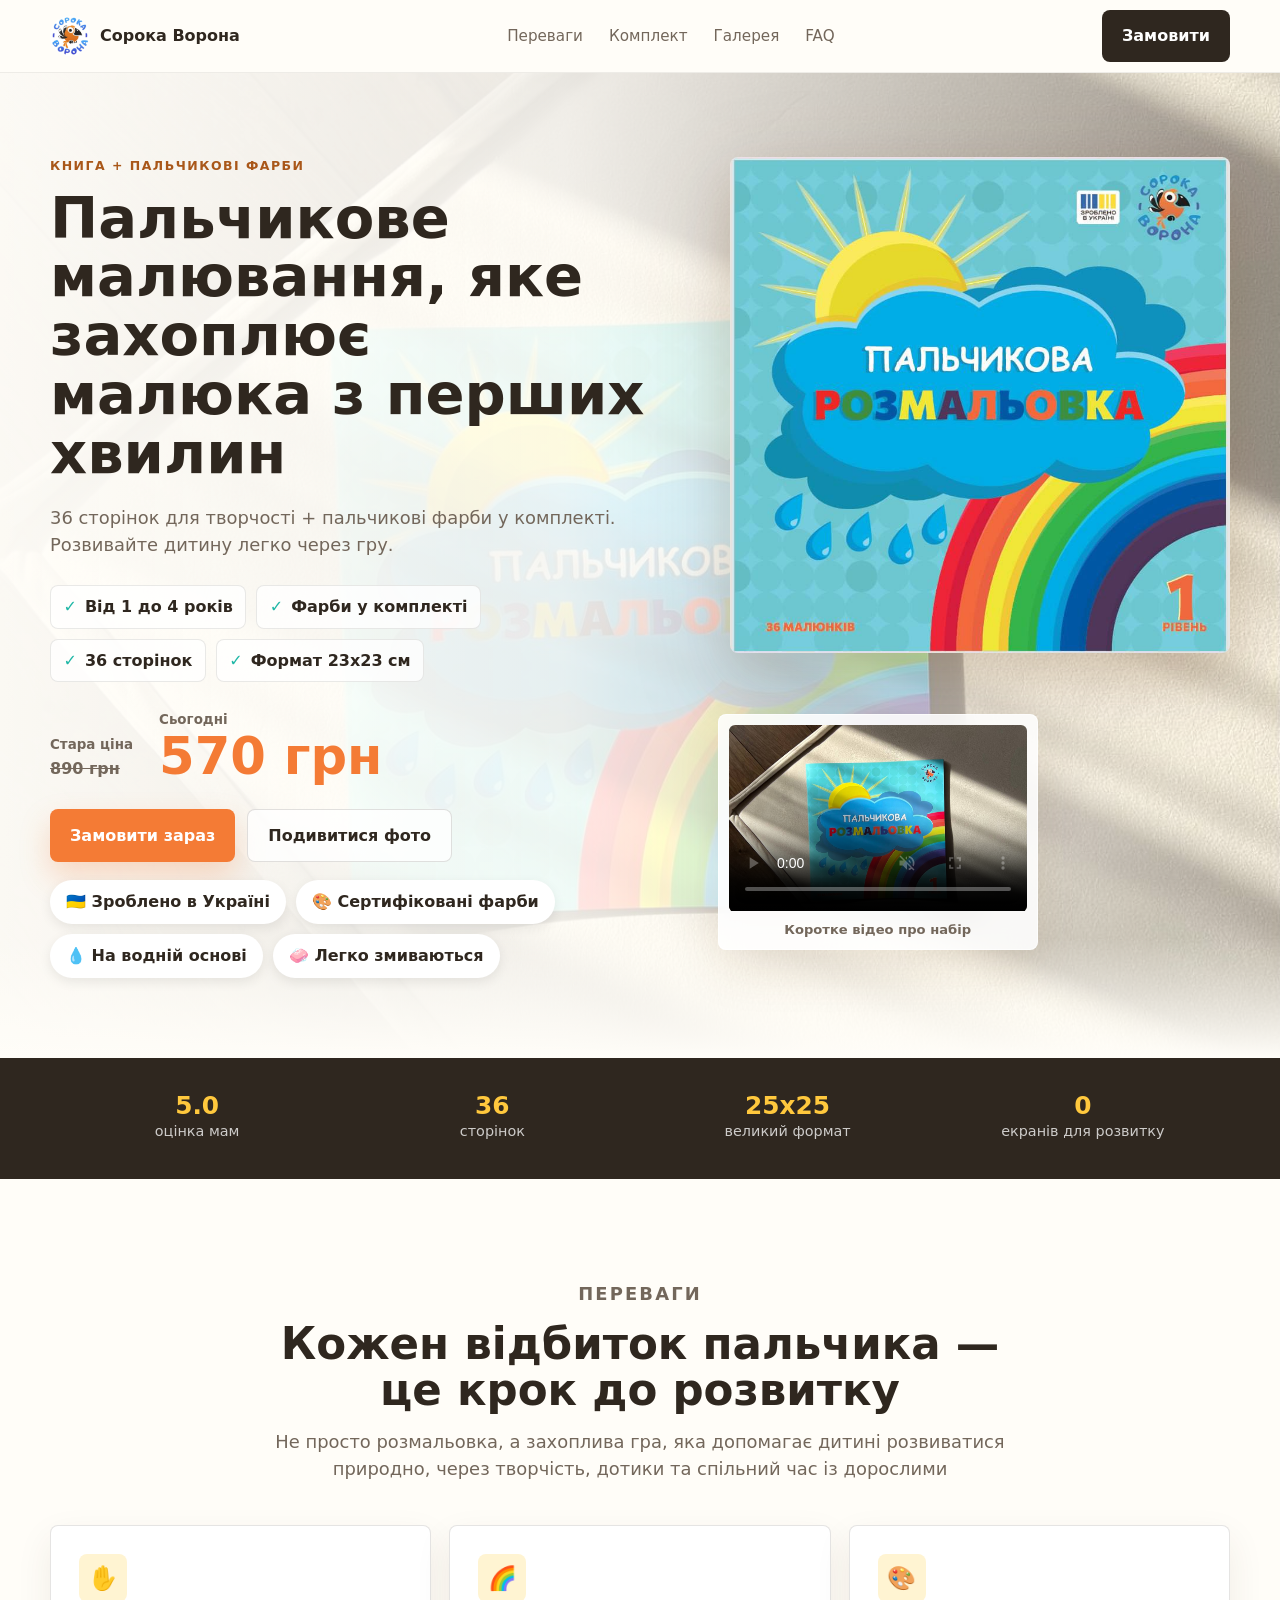
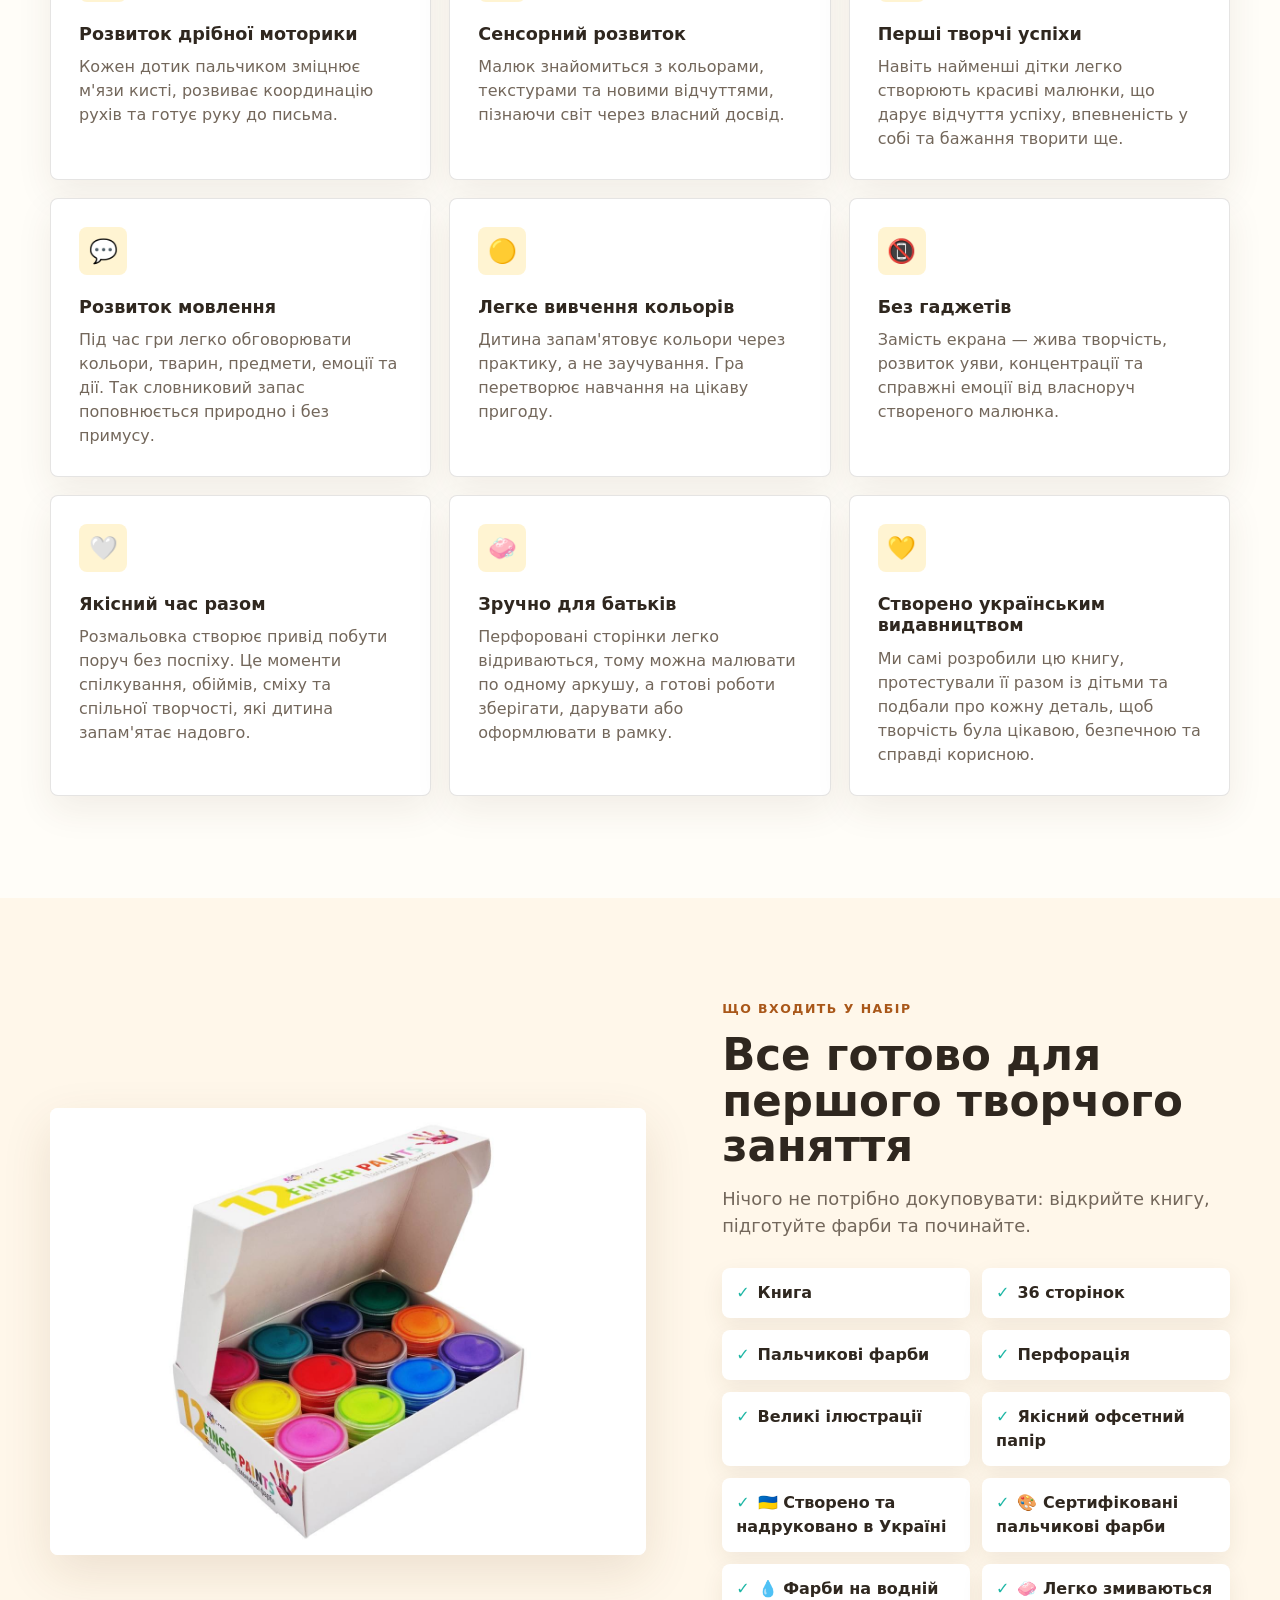
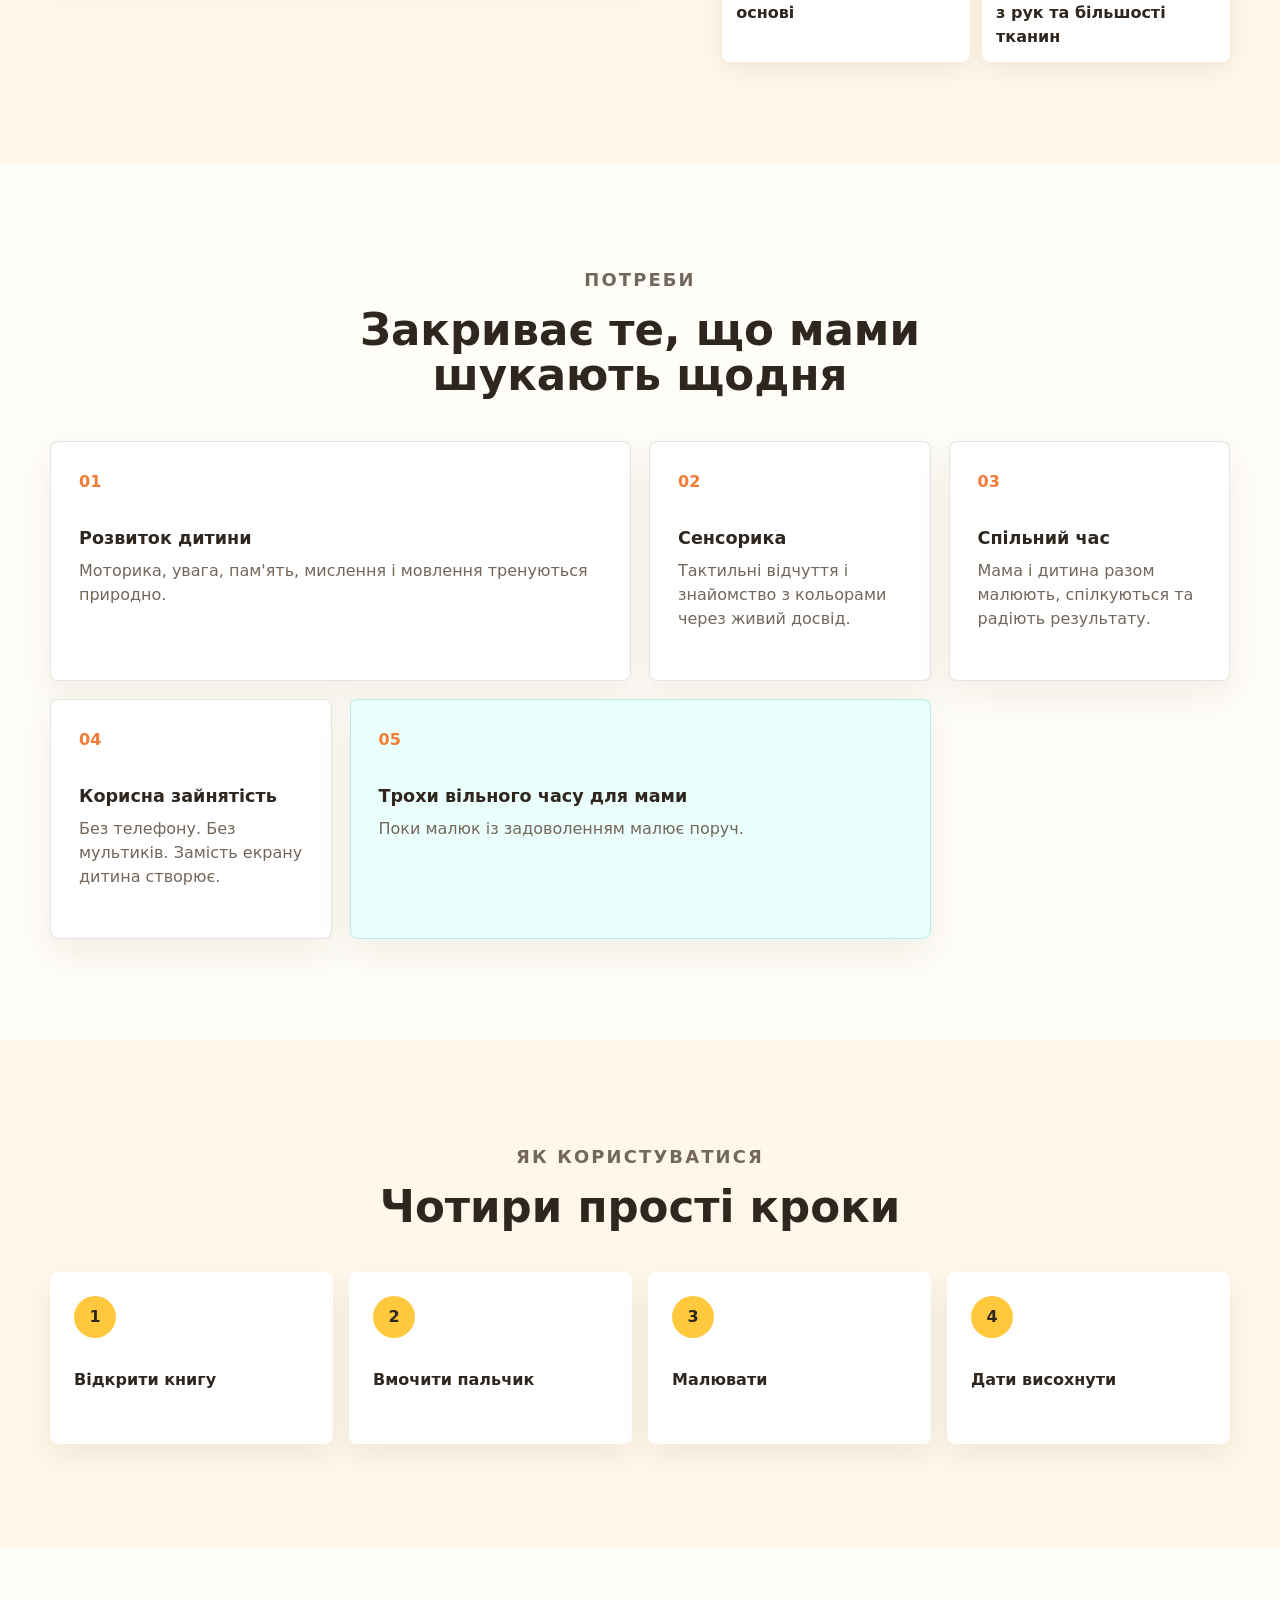
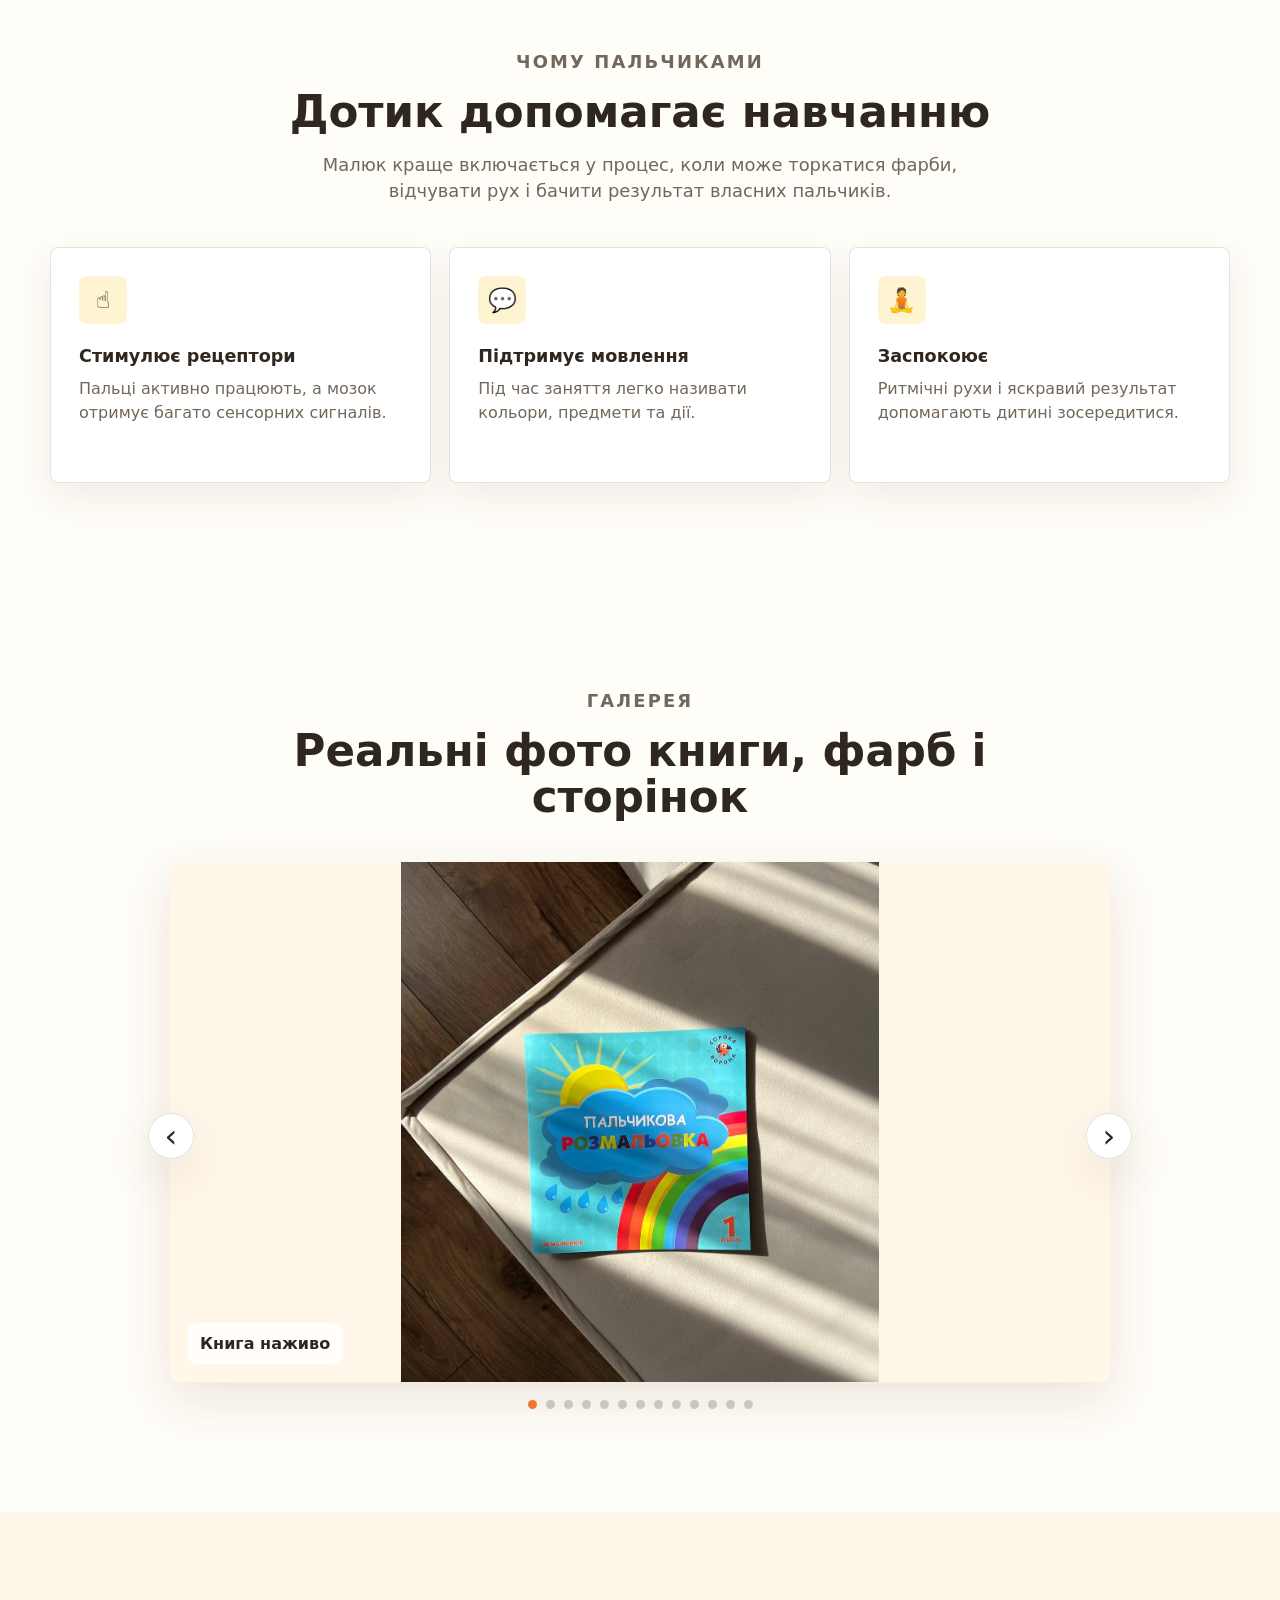
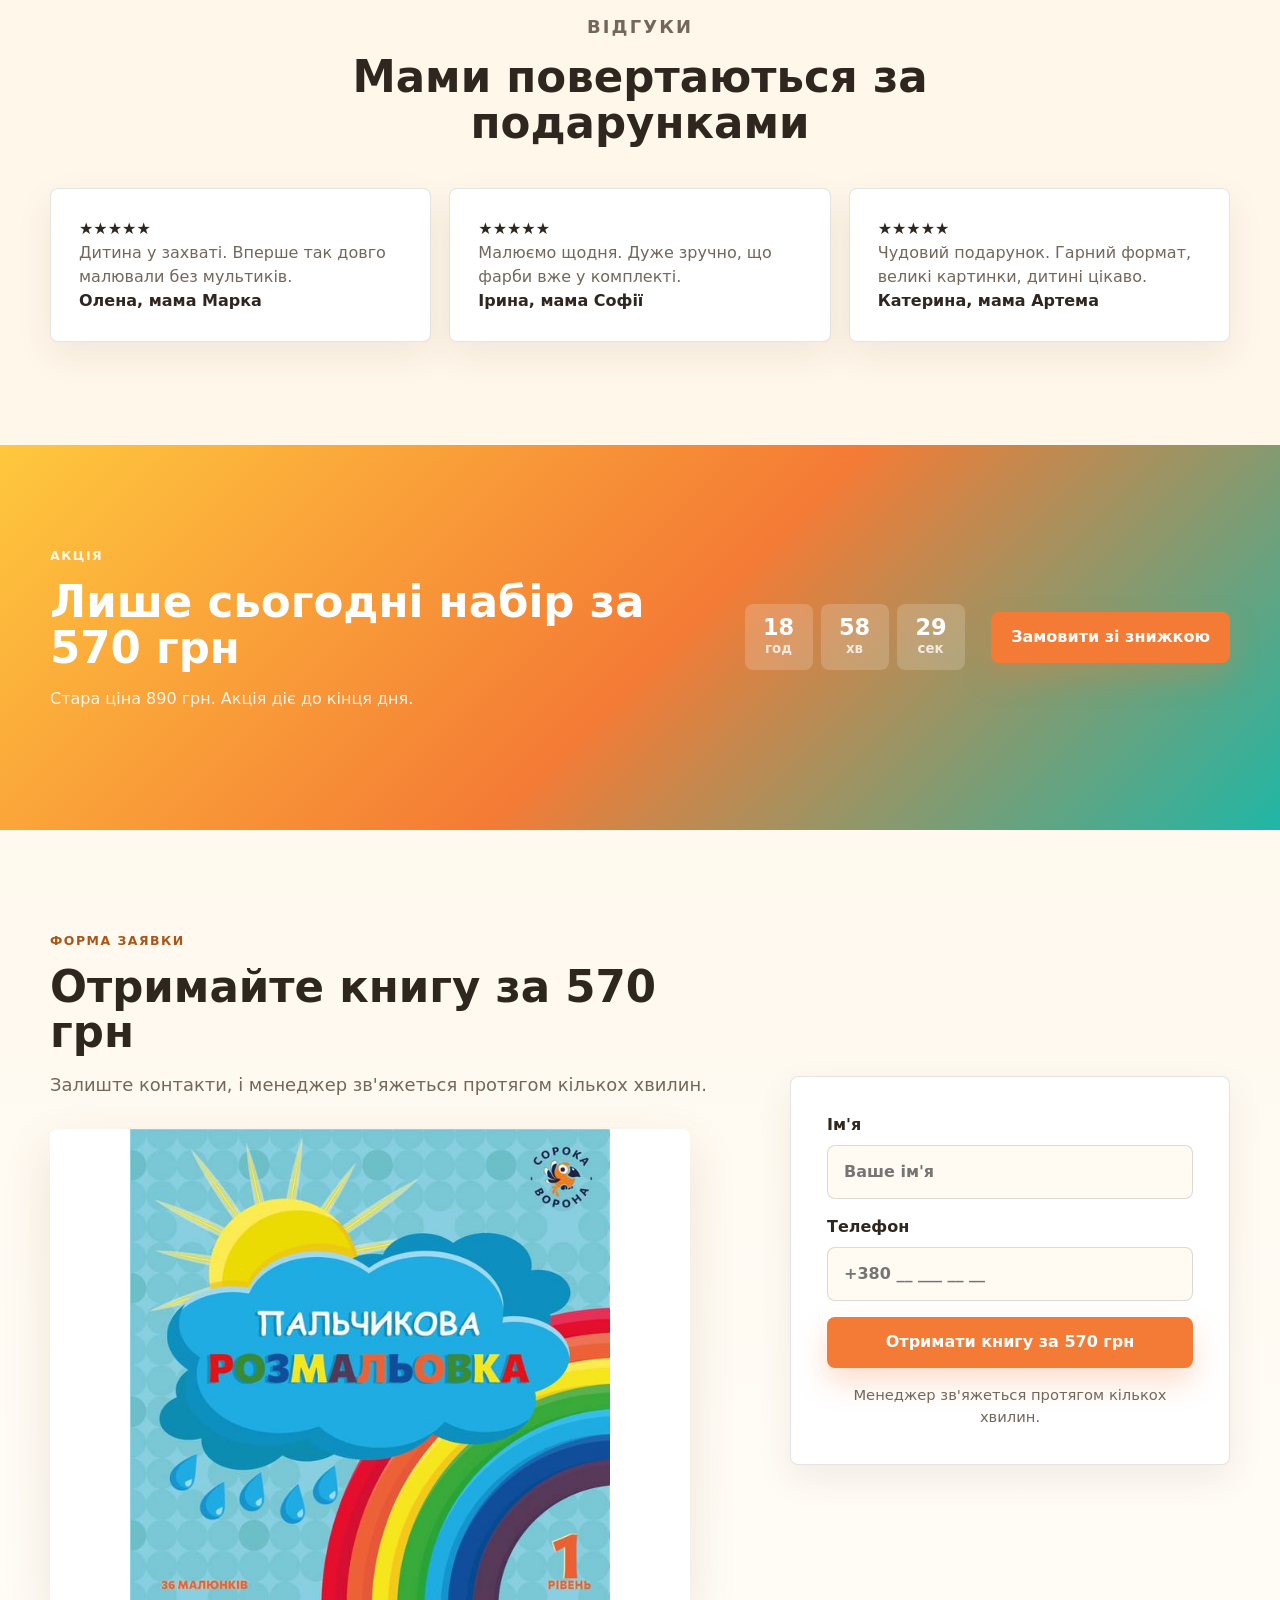
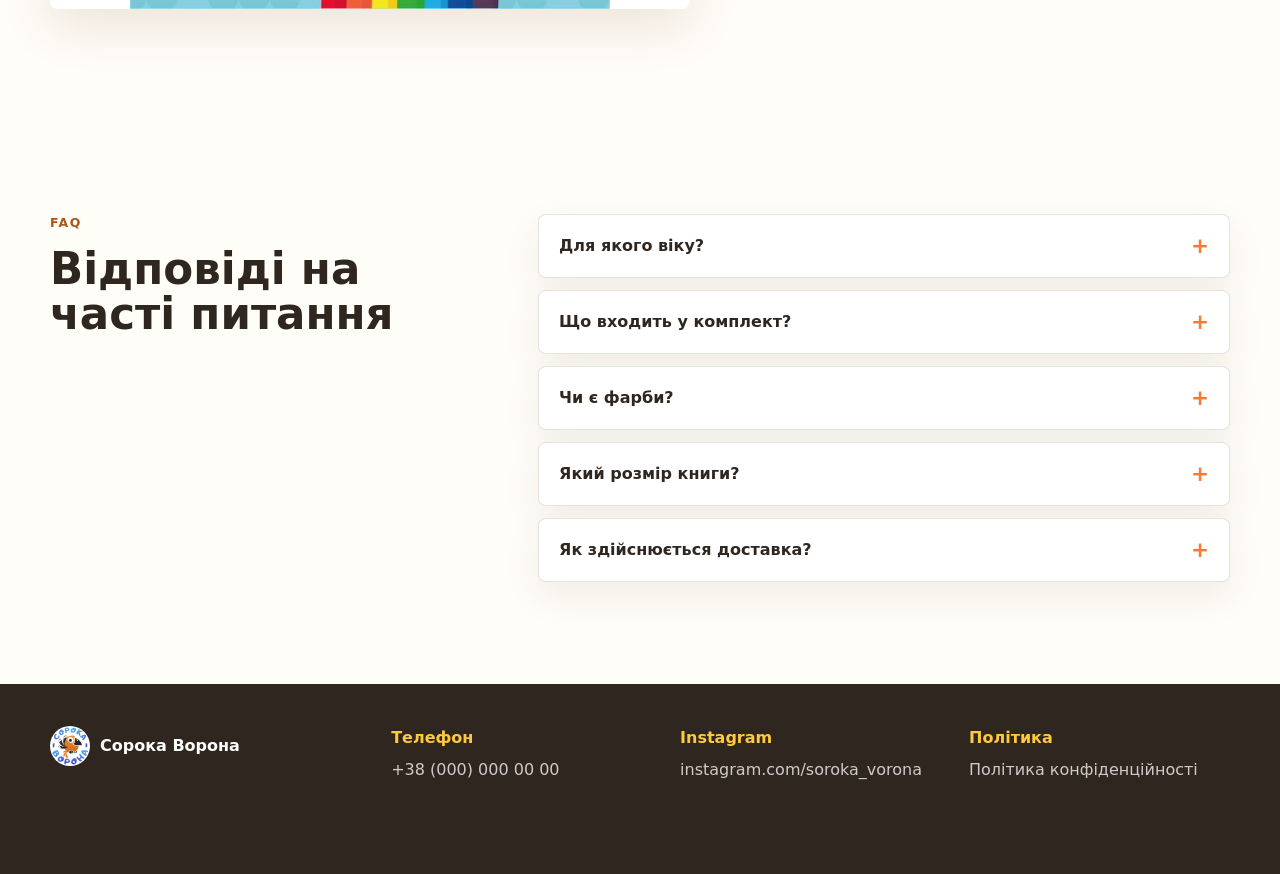
==== index.html @ 2b9e2c42 "Update index.html" ====
<!doctype html>
<html lang="uk">
  <head>
    <meta charset="utf-8" />
    <meta name="viewport" content="width=device-width, initial-scale=1" />
    <title>Пальчикова розмальовка Сорока Ворона | Книга з фарбами за 570 грн</title>
    <meta
      name="description"
      content="Пальчикова розмальовка для дітей 1-4 років: 36 сторінок для творчості, пальчикові фарби у комплекті, великий формат 23x23 см. Акційна ціна 570 грн."
    />
    <meta property="og:type" content="product" />
    <meta property="og:title" content="Пальчикове малювання, яке захоплює малюка з перших хвилин" />
    <meta property="og:description" content="36 сторінок для творчості + пальчикові фарби у комплекті." />
    <meta property="og:image" content="assets/hero.jpg" />
    <meta name="theme-color" content="#fff7ea" />
    <link rel="preload" as="image" href="assets/hero.jpg" />
    <link rel="icon" href="assets/logo.jpg" type="image/jpeg" />
    <link rel="stylesheet" href="styles.css" />
    <script type="application/ld+json">
      {
        "@context": "https://schema.org",
        "@type": "Product",
        "name": "Пальчикова розмальовка Сорока Ворона",
        "image": ["assets/hero.jpg", "assets/product.jpg", "assets/kit.jpg"],
        "description": "Книга для пальчикового малювання для дітей 1-4 років: 36 сторінок, пальчикові фарби, великий формат 23x23 см.",
        "brand": { "@type": "Brand", "name": "Сорока Ворона" },
        "offers": {
          "@type": "Offer",
          "price": "570",
          "priceCurrency": "UAH",
          "availability": "https://schema.org/InStock"
        },
        "aggregateRating": { "@type": "AggregateRating", "ratingValue": "5", "reviewCount": "83" }
      }
    </script>
    <script type="application/ld+json">
      {
        "@context": "https://schema.org",
        "@type": "FAQPage",
        "mainEntity": [
          {
            "@type": "Question",
            "name": "Для якого віку?",
            "acceptedAnswer": { "@type": "Answer", "text": "Для дітей від 1 до 4 років під наглядом дорослих." }
          },
          {
            "@type": "Question",
            "name": "Що входить у комплект?",
            "acceptedAnswer": { "@type": "Answer", "text": "Книга, 36 сторінок, пальчикові фарби, перфорація та великі ілюстрації." }
          },
          {
            "@type": "Question",
            "name": "Який розмір книги?",
            "acceptedAnswer": { "@type": "Answer", "text": "Формат книги 23x23 см." }
          }
        ]
      }
    </script>
  </head>
  <body>
    <a class="skip-link" href="#order">До форми замовлення</a>

    <header class="site-header">
      <div class="container header-inner">
        <a class="brand" href="#top" aria-label="Сорока Ворона">
          <img src="assets/logo.jpg" alt="" width="48" height="48" />
          <span>Сорока Ворона</span>
        </a>
        <nav class="desktop-nav" aria-label="Основна навігація">
          <a href="#benefits">Переваги</a>
          <a href="#kit">Комплект</a>
          <a href="#gallery">Галерея</a>
          <a href="#faq">FAQ</a>
        </nav>
        <a class="header-cta" href="#order">Замовити</a>
      </div>
    </header>

    <main id="top">
      <section class="hero">
        <div class="hero-bg" aria-hidden="true"></div>
        <div class="container hero-grid">
          <div class="hero-copy fade-up">
            <p class="eyebrow">Книга + пальчикові фарби</p>
            <h1>Пальчикове малювання, яке захоплює малюка з перших хвилин</h1>
            <p class="hero-lead">
              36 сторінок для творчості + пальчикові фарби у комплекті.
              Розвивайте дитину легко через гру.
            </p>
            <ul class="badges" aria-label="Ключові характеристики">
              <li>Від 1 до 4 років</li>
              <li>Фарби у комплекті</li>
              <li>36 сторінок</li>
              <li>Формат 23x23 см</li>
            </ul>
            <div class="hero-offer" aria-label="Акційна ціна">
              <div>
                <span class="price-label">Стара ціна</span>
                <span class="old-price">890 грн</span>
              </div>
              <div>
                <span class="price-label">Сьогодні</span>
                <strong class="new-price">570 грн</strong>
              </div>
            </div>
            <div class="hero-actions">
              <a class="button primary" href="#order">Замовити зараз</a>
              <a class="button ghost" href="#gallery">Подивитися фото</a>
            </div>
            <div class="trust-badges" style="display:flex;flex-wrap:wrap;gap:10px;margin-top:18px">
              <span style="padding:10px 16px;background:#fff;border-radius:999px;font-weight:600;box-shadow:0 4px 12px rgba(0,0,0,.08)">🇺🇦 Зроблено в Україні</span>
              <span style="padding:10px 16px;background:#fff;border-radius:999px;font-weight:600;box-shadow:0 4px 12px rgba(0,0,0,.08)">🎨 Сертифіковані фарби</span>
              <span style="padding:10px 16px;background:#fff;border-radius:999px;font-weight:600;box-shadow:0 4px 12px rgba(0,0,0,.08)">💧 На водній основі</span>
              <span style="padding:10px 16px;background:#fff;border-radius:999px;font-weight:600;box-shadow:0 4px 12px rgba(0,0,0,.08)">🧼 Легко змиваються</span>
            </div>

          </div>

          <div class="hero-media fade-up" id="video">
            <img class="product-shot" src="assets/product.jpg" alt="Пальчикова розмальовка Сорока Ворона" width="720" height="720" />
            <div class="video-slot">
              <video poster="assets/hero.jpg" preload="metadata" playsinline muted controls aria-label="Коротке відео про набір">
                <source src="assets/video.mp4" type="video/mp4" />
              </video>
              <span>Коротке відео про набір</span>
            </div>
          </div>
        </div>
      </section>

      <section class="trust-strip" aria-label="Переваги покупки">
        <div class="container trust-grid">
          <div><strong>5.0</strong><span>оцінка мам</span></div>
          <div><strong>36</strong><span>сторінок</span></div>
          <div><strong>25x25</strong><span>великий формат</span></div>
          <div><strong>0</strong><span>екранів для розвитку</span></div>
        </div>
      </section>

      <section class="section" id="benefits">
        <div class="container">
          <div class="section-heading fade-up">
            <p class="eyebrow">Переваги</p>
            <h2>Кожен відбиток пальчика — це крок до розвитку</h2>
            <p>Не просто розмальовка, а захоплива гра, яка допомагає дитині розвиватися природно, через творчість, дотики та спільний час із дорослими</p>
          </div>
          <div class="benefit-grid">
            <article class="icon-card fade-up"><span class="icon">✋</span><h3>Розвиток дрібної моторики</h3><p>Кожен дотик пальчиком зміцнює м'язи кисті, розвиває координацію рухів та готує руку до письма.</p></article>
            <article class="icon-card fade-up"><span class="icon">🌈</span><h3>Сенсорний розвиток</h3><p>Малюк знайомиться з кольорами, текстурами та новими відчуттями, пізнаючи світ через власний досвід.</p></article>
            <article class="icon-card fade-up"><span class="icon">🎨</span><h3>Перші творчі успіхи</h3><p>Навіть найменші дітки легко створюють красиві малюнки, що дарує відчуття успіху, впевненість у собі та бажання творити ще.</p></article>
            <article class="icon-card fade-up"><span class="icon">💬</span><h3>Розвиток мовлення</h3><p>Під час гри легко обговорювати кольори, тварин, предмети, емоції та дії. Так словниковий запас поповнюється природно і без примусу.</p></article>
            <article class="icon-card fade-up"><span class="icon">🟡</span><h3>Легке вивчення кольорів</h3><p>Дитина запам'ятовує кольори через практику, а не заучування. Гра перетворює навчання на цікаву пригоду.</p></article>
            <article class="icon-card fade-up"><span class="icon">📵</span><h3>Без гаджетів</h3><p>Замість екрана — жива творчість, розвиток уяви, концентрації та справжні емоції від власноруч створеного малюнка.</p></article>
            <article class="icon-card fade-up"><span class="icon">🤍</span><h3>Якісний час разом</h3><p>Розмальовка створює привід побути поруч без поспіху. Це моменти спілкування, обіймів, сміху та спільної творчості, які дитина запам'ятає надовго.</p></article>
            <article class="icon-card fade-up"><span class="icon">🧼</span><h3>Зручно для батьків</h3><p>Перфоровані сторінки легко відриваються, тому можна малювати по одному аркушу, а готові роботи зберігати, дарувати або оформлювати в рамку.</p></article>
            <article class="icon-card fade-up"><span class="icon">💛</span><h3>Створено українським видавництвом</h3><p>Ми самі розробили цю книгу, протестували її разом із дітьми та подбали про кожну деталь, щоб творчість була цікавою, безпечною та справді корисною.</p></article>
          </div>
        </div>
      </section>

      <section class="section section-warm" id="kit">
        <div class="container kit-layout">
          <div class="media-frame fade-up">
            <img src="assets/kit.jpg" alt="Пальчикові фарби у комплекті" width="960" height="720" loading="lazy" decoding="async" />
          </div>
          <div class="fade-up">
            <p class="eyebrow">Що входить у набір</p>
            <h2>Все готово для першого творчого заняття</h2>
            <p class="section-text">Нічого не потрібно докуповувати: відкрийте книгу, підготуйте фарби та починайте.</p>
            <ul class="check-list">
              <li>Книга</li>
              <li>36 сторінок</li>
              <li>Пальчикові фарби</li>
              <li>Перфорація</li>
              <li>Великі ілюстрації</li>
              <li>Якісний офсетний папір</li>
              <li>🇺🇦 Створено та надруковано в Україні</li>
              <li>🎨 Сертифіковані пальчикові фарби</li>
              <li>💧 Фарби на водній основі</li>
              <li>🧼 Легко змиваються з рук та більшості тканин</li>
            </ul>
          </div>
        </div>
      </section>

      <section class="section" id="needs">
        <div class="container">
          <div class="section-heading fade-up"><p class="eyebrow">Потреби</p><h2>Закриває те, що мами шукають щодня</h2></div>
          <div class="needs-grid">
            <article class="need-card large fade-up"><span>01</span><h3>Розвиток дитини</h3><p>Моторика, увага, пам'ять, мислення і мовлення тренуються природно.</p></article>
            <article class="need-card fade-up"><span>02</span><h3>Сенсорика</h3><p>Тактильні відчуття і знайомство з кольорами через живий досвід.</p></article>
            <article class="need-card fade-up"><span>03</span><h3>Спільний час</h3><p>Мама і дитина разом малюють, спілкуються та радіють результату.</p></article>
            <article class="need-card fade-up"><span>04</span><h3>Корисна зайнятість</h3><p>Без телефону. Без мультиків. Замість екрану дитина створює.</p></article>
            <article class="need-card large accent fade-up"><span>05</span><h3>Трохи вільного часу для мами</h3><p>Поки малюк із задоволенням малює поруч.</p></article>
          </div>
        </div>
      </section>

      <section class="section section-warm">
        <div class="container">
          <div class="section-heading fade-up"><p class="eyebrow">Як користуватися</p><h2>Чотири прості кроки</h2></div>
          <ol class="steps">
            <li class="fade-up"><span>1</span><strong>Відкрити книгу</strong></li>
            <li class="fade-up"><span>2</span><strong>Вмочити пальчик</strong></li>
            <li class="fade-up"><span>3</span><strong>Малювати</strong></li>
            <li class="fade-up"><span>4</span><strong>Дати висохнути</strong></li>
          </ol>
        </div>
      </section>

      <section class="section" aria-label="Чому саме пальчикове малювання">
        <div class="container">
          <div class="section-heading fade-up">
            <p class="eyebrow">Чому пальчиками</p>
            <h2>Дотик допомагає навчанню</h2>
            <p>Малюк краще включається у процес, коли може торкатися фарби, відчувати рух і бачити результат власних пальчиків.</p>
          </div>
          <div class="benefit-grid">
            <article class="icon-card fade-up"><span class="icon">☝️</span><h3>Стимулює рецептори</h3><p>Пальці активно працюють, а мозок отримує багато сенсорних сигналів.</p></article>
            <article class="icon-card fade-up"><span class="icon">💬</span><h3>Підтримує мовлення</h3><p>Під час заняття легко називати кольори, предмети та дії.</p></article>
            <article class="icon-card fade-up"><span class="icon">🧘</span><h3>Заспокоює</h3><p>Ритмічні рухи і яскравий результат допомагають дитині зосередитися.</p></article>
          </div>
        </div>
      </section>

      <section class="section" id="gallery">
        <div class="container">
          <div class="section-heading fade-up"><p class="eyebrow">Галерея</p><h2>Реальні фото книги, фарб і сторінок</h2></div>
          <div class="slider fade-up" data-slider>
            <button class="slider-button prev" type="button" aria-label="Попереднє фото" data-prev>‹</button>
            <div class="slides">
              <figure class="slide active"><img src="assets/gallery1.jpg" alt="Книга наживо" width="900" height="660" loading="lazy" decoding="async" /><figcaption>Книга наживо</figcaption></figure>
              <figure class="slide"><img src="assets/gallery2.jpg" alt="Обкладинка" width="900" height="660" loading="lazy" decoding="async" /><figcaption>Обкладинка</figcaption></figure>
              <figure class="slide"><img src="assets/gallery3.jpg" alt="Сторінка з черепахою" width="900" height="660" loading="lazy" decoding="async" /><figcaption>Черепаха</figcaption></figure>
              <figure class="slide"><img src="assets/gallery4.jpg" alt="Сторінка з сонечком" width="900" height="660" loading="lazy" decoding="async" /><figcaption>Сонечко</figcaption></figure>
              <figure class="slide"><img src="assets/gallery5.jpg" alt="12 кольорів фарб" width="900" height="660" loading="lazy" decoding="async" /><figcaption>12 кольорів</figcaption></figure>
              <figure class="slide"><img src="assets/gallery6.jpg" alt="Сторінка з бджілкою" width="900" height="660" loading="lazy" decoding="async" /><figcaption>Бджілка</figcaption></figure>
              <figure class="slide"><img src="assets/gallery7.jpg" alt="Сторінка з поросятком" width="900" height="660" loading="lazy" decoding="async" /><figcaption>Поросятко</figcaption></figure>
              <figure class="slide"><img src="assets/gallery8.jpg" alt="Сторінка з веселкою" width="900" height="660" loading="lazy" decoding="async" /><figcaption>Веселка</figcaption></figure>
              <figure class="slide"><img src="assets/gallery9.jpg" alt="Сторінка з парасолькою" width="900" height="660" loading="lazy" decoding="async" /><figcaption>Парасолька</figcaption></figure>
              <figure class="slide"><img src="assets/gallery10.jpg" alt="Сторінка з хмаринкою" width="900" height="660" loading="lazy" decoding="async" /><figcaption>Хмаринка</figcaption></figure>
              <figure class="slide"><img src="assets/gallery11.jpg" alt="Сторінка з соняшником" width="900" height="660" loading="lazy" decoding="async" /><figcaption>Соняшник</figcaption></figure>
              <figure class="slide"><img src="assets/gallery12.jpg" alt="Сторінка без написів" width="900" height="660" loading="lazy" decoding="async" /><figcaption>Сторінка без написів</figcaption></figure>
              <figure class="slide"><img src="assets/gallery13.jpg" alt="Титульна сторінка" width="900" height="660" loading="lazy" decoding="async" /><figcaption>Титульна сторінка</figcaption></figure>
            </div>
            <button class="slider-button next" type="button" aria-label="Наступне фото" data-next>›</button>
            <div class="slider-dots" aria-label="Навігація галереї" data-dots></div>
          </div>
        </div>
      </section>

      <section class="section reviews" aria-label="Відгуки">
        <div class="container">
          <div class="section-heading fade-up">
            <p class="eyebrow">Відгуки</p>
            <h2>Мами повертаються за подарунками</h2>
          </div>
          <div class="review-grid">
            <article class="review-card fade-up"><div class="stars">★★★★★</div><p>Дитина у захваті. Вперше так довго малювали без мультиків.</p><strong>Олена, мама Марка</strong></article>
            <article class="review-card fade-up"><div class="stars">★★★★★</div><p>Малюємо щодня. Дуже зручно, що фарби вже у комплекті.</p><strong>Ірина, мама Софії</strong></article>
            <article class="review-card fade-up"><div class="stars">★★★★★</div><p>Чудовий подарунок. Гарний формат, великі картинки, дитині цікаво.</p><strong>Катерина, мама Артема</strong></article>
          </div>
        </div>
      </section>

      <section class="section sale-section">
        <div class="container sale-layout fade-up">
          <div><p class="eyebrow">Акція</p><h2>Лише сьогодні набір за 570 грн</h2><p>Стара ціна 890 грн. Акція діє до кінця дня.</p></div>
          <div class="timer" data-countdown><div><span data-hours>00</span><small>год</small></div><div><span data-minutes>00</span><small>хв</small></div><div><span data-seconds>00</span><small>сек</small></div></div>
          <a class="button primary dark" href="#order">Замовити зі знижкою</a>
        </div>
      </section>

      <section class="section order-section" id="order">
        <div class="container order-layout">
          <div class="fade-up">
            <p class="eyebrow">Форма заявки</p>
            <h2>Отримайте книгу за 570 грн</h2>
            <p class="section-text">Залиште контакти, і менеджер зв'яжеться протягом кількох хвилин.</p>
            <img class="order-image" src="assets/order.jpg" alt="Пальчикова розмальовка Сорока Ворона" width="760" height="560" loading="lazy" decoding="async" />
          </div>
          <form class="order-form fade-up" data-form novalidate>
            <label><span>Ім'я</span><input type="text" name="name" autocomplete="name" placeholder="Ваше ім'я" required /></label>
            <label><span>Телефон</span><input type="tel" name="phone" autocomplete="tel" placeholder="+380 __ ___ __ __" required /></label>
            <button class="button primary full" type="submit">Отримати книгу за 570 грн</button>
            <p class="form-note">Менеджер зв'яжеться протягом кількох хвилин.</p>
            <p class="form-success" role="status" hidden>Дякуємо! Заявку прийнято, менеджер скоро зв'яжеться з вами.</p>
          </form>
        </div>
      </section>

      <section class="section" id="faq">
        <div class="container faq-layout">
          <div class="fade-up"><p class="eyebrow">FAQ</p><h2>Відповіді на часті питання</h2></div>
          <div class="faq-list fade-up">
            <details><summary>Для якого віку?</summary><p>Для дітей від 1 до 3 років під наглядом дорослих.</p></details>
            <details><summary>Що входить у комплект?</summary><p>Книга, 36 сторінок, пальчикові фарби, перфорація та великі ілюстрації.</p></details>
            <details><summary>Чи є фарби?</summary><p>Так, пальчикові фарби входять у набір.</p></details>
            <details><summary>Який розмір книги?</summary><p>Великий формат 25x25 см.</p></details>
            <details><summary>Як здійснюється доставка?</summary><p>Після заявки менеджер уточнить адресу та запропонує зручний спосіб доставки.</p></details>
          </div>
        </div>
      </section>
    </main>

    <footer class="site-footer">
      <div class="container footer-grid">
        <a class="brand" href="#top" aria-label="Сорока Ворона">
          <img src="assets/logo.jpg" alt="" width="40" height="40" />
          <span>Сорока Ворона</span>
        </a>
        <div><strong>Телефон</strong><a href="tel:+380000000000">+38 (000) 000 00 00</a></div>
        <div><strong>Instagram</strong><a href="https://instagram.com/" rel="noopener">instagram.com/soroka_vorona</a></div>
        <div><strong>Політика</strong><a href="privacy.html">Політика конфіденційності</a></div>
      </div>
    </footer>

    <a class="mobile-sticky-cta" href="#order">Замовити</a>
    <script src="app.js" defer></script>
  </body>
</html>
---- styles.css ----
:root {
  --white: #fffdf8;
  --paper: #fff7ea;
  --sun: #ffc83d;
  --orange: #f47b35;
  --teal: #1fb7a6;
  --ink: #2f271f;
  --muted: #73675b;
  --line: rgba(47, 39, 31, 0.12);
  --shadow: 0 18px 50px rgba(96, 57, 18, 0.12);
  --radius: 8px;
  --container: 1180px;
}

* { box-sizing: border-box; }
html { scroll-behavior: smooth; }
body {
  margin: 0;
  background: var(--white);
  color: var(--ink);
  font-family: Inter, ui-sans-serif, system-ui, -apple-system, BlinkMacSystemFont, "Segoe UI", sans-serif;
  line-height: 1.5;
  text-rendering: optimizeLegibility;
}
img, video { display: block; max-width: 100%; height: auto; }
a { color: inherit; text-decoration: none; }
button, input { font: inherit; }
.skip-link { position: fixed; left: 1rem; top: -4rem; z-index: 1000; padding: .75rem 1rem; background: var(--ink); color: #fff; border-radius: var(--radius); }
.skip-link:focus { top: 1rem; }
.container { width: min(var(--container), calc(100% - 32px)); margin-inline: auto; }
.section { padding: clamp(64px, 8vw, 112px) 0; }
.section-warm, .reviews { background: var(--paper); }
.site-header { position: sticky; top: 0; z-index: 50; background: rgba(255, 253, 248, .9); border-bottom: 1px solid rgba(47,39,31,.08); backdrop-filter: blur(18px); }
.header-inner { min-height: 72px; display: flex; align-items: center; justify-content: space-between; gap: 24px; }
.brand { display: inline-flex; align-items: center; gap: 10px; font-weight: 900; }
.brand img { width: 40px; height: 40px; border-radius: 50%; object-fit: cover; }
.desktop-nav { display: flex; gap: 26px; color: var(--muted); font-size: .95rem; }
.desktop-nav a { transition: color .2s ease, transform .2s ease; }
.desktop-nav a:hover { color: var(--ink); transform: translateY(-1px); }
.header-cta, .button { display: inline-flex; align-items: center; justify-content: center; min-height: 46px; padding: .85rem 1.25rem; border: 0; border-radius: var(--radius); font-weight: 900; cursor: pointer; transition: transform .22s ease, box-shadow .22s ease; }
.header-cta, .button.dark { background: var(--ink); color: #fff; }
.button.primary { background: var(--orange); color: #fff; box-shadow: 0 14px 30px rgba(244,123,53,.26); }
.button.primary:hover, .header-cta:hover { transform: translateY(-2px); box-shadow: 0 18px 34px rgba(244,123,53,.28); }
.button.ghost { background: rgba(255,255,255,.78); color: var(--ink); border: 1px solid rgba(47,39,31,.14); }
.button.full { width: 100%; }
.hero { position: relative; overflow: hidden; min-height: min(720px, 84svh); display: grid; align-items: center; padding: clamp(56px, 7vw, 84px) 0 clamp(52px, 7vw, 80px); }
.hero-bg { position: absolute; inset: 0; background: linear-gradient(90deg, rgba(255,253,248,.98), rgba(255,253,248,.9) 44%, rgba(255,247,234,.38)), url("assets/hero.jpg") center / cover no-repeat; }
.hero::after { content: ""; position: absolute; inset: auto 0 0; height: 120px; background: linear-gradient(180deg, rgba(255,253,248,0), var(--white)); }
.hero-grid { position: relative; z-index: 1; display: grid; grid-template-columns: minmax(0, 1fr) minmax(330px, .86fr); gap: clamp(32px, 6vw, 72px); align-items: center; }
.hero-copy { max-width: 720px; }
.eyebrow { margin: 0 0 14px; color: #a95719; font-size: .78rem; font-weight: 900; letter-spacing: .12em; text-transform: uppercase; }
h1, h2, h3, p { margin-top: 0; }
h1 { max-width: 760px; margin-bottom: 22px; font-size: clamp(2.45rem, 4.5vw, 4.5rem); line-height: 1.02; letter-spacing: 0; }
h2 { margin-bottom: 16px; font-size: clamp(2rem, 3.4vw, 3.5rem); line-height: 1.05; letter-spacing: 0; }
h3 { margin-bottom: 10px; font-size: 1.1rem; line-height: 1.2; }
.hero-lead, .section-heading p, .section-text { color: var(--muted); font-size: clamp(1.03rem, 1.4vw, 1.2rem); }
.hero-lead { max-width: 570px; margin-bottom: 26px; }
.badges { list-style: none; display: flex; flex-wrap: wrap; gap: 10px; padding: 0; margin: 0 0 28px; }
.badges li { display: inline-flex; align-items: center; min-height: 38px; padding: .55rem .78rem; border: 1px solid rgba(47,39,31,.1); border-radius: var(--radius); background: rgba(255,255,255,.78); font-weight: 850; }
.badges li::before, .check-list li::before { content: "✓"; margin-right: 8px; color: var(--teal); font-weight: 900; }
.hero-offer { display: flex; align-items: end; gap: 26px; margin-bottom: 28px; }
.hero-offer > div { display: grid; gap: 2px; }
.price-label { color: var(--muted); font-size: .84rem; font-weight: 700; }
.old-price { color: var(--muted); font-weight: 800; text-decoration: line-through; }
.new-price { color: var(--orange); font-size: clamp(2.1rem, 4vw, 3.5rem); line-height: .95; }
.hero-actions { display: flex; flex-wrap: wrap; gap: 12px; }
.hero-media { position: relative; align-self: stretch; min-height: 520px; }
.product-shot { width: min(500px, 100%); margin-left: auto; border-radius: var(--radius); background: #fff; box-shadow: var(--shadow); object-fit: cover; filter: drop-shadow(0 30px 48px rgba(82,46,15,.16)); }
.video-slot { position: absolute; left: 0; bottom: 28px; width: min(320px, 72%); padding: 10px; border: 1px solid rgba(255,255,255,.66); border-radius: var(--radius); background: rgba(255,255,255,.86); box-shadow: var(--shadow); backdrop-filter: blur(12px); }
.video-slot video { aspect-ratio: 16 / 10; width: 100%; border-radius: 6px; background: #f1d6a8; object-fit: cover; }
.video-slot span { display: block; padding-top: 8px; color: var(--muted); font-size: .82rem; font-weight: 800; text-align: center; }
.trust-strip { padding: 26px 0; background: var(--ink); color: #fff; }
.trust-grid { display: grid; grid-template-columns: repeat(4, 1fr); gap: 1px; }
.trust-grid div { display: grid; gap: 2px; padding: 10px 18px; text-align: center; }
.trust-grid strong { color: var(--sun); font-size: 1.55rem; line-height: 1; }
.trust-grid span { color: rgba(255,255,255,.76); font-size: .9rem; }
.section-heading { max-width: 730px; margin: 0 auto 42px; text-align: center; }
.benefit-grid, .review-grid { display: grid; grid-template-columns: repeat(3, minmax(0, 1fr)); gap: 18px; }
.icon-card, .need-card, .review-card, .order-form, .faq-list details { border: 1px solid var(--line); border-radius: var(--radius); background: #fff; box-shadow: 0 14px 36px rgba(73,47,22,.08); }
.icon-card, .need-card, .review-card { padding: 28px; transition: transform .22s ease, box-shadow .22s ease; }
.icon-card { min-height: 236px; }
.icon-card:hover, .need-card:hover, .review-card:hover { transform: translateY(-4px); box-shadow: var(--shadow); }
.icon { display: inline-grid; place-items: center; width: 48px; aspect-ratio: 1; margin-bottom: 22px; border-radius: var(--radius); background: #fff4d2; font-size: 1.45rem; }
.icon-card p, .need-card p, .review-card p { margin-bottom: 0; color: var(--muted); }
.kit-layout, .order-layout { display: grid; grid-template-columns: minmax(0, 1.08fr) minmax(320px, .92fr); gap: clamp(34px, 6vw, 76px); align-items: center; }
.media-frame { overflow: hidden; border-radius: var(--radius); box-shadow: var(--shadow); background: #fff; }
.media-frame img { width: 100%; aspect-ratio: 4 / 3; object-fit: contain; background: #fff; }
.check-list { display: grid; grid-template-columns: repeat(2, minmax(0, 1fr)); gap: 12px; padding: 0; margin: 28px 0 0; list-style: none; }
.check-list li { padding: 13px 14px; border-radius: var(--radius); background: #fff; font-weight: 850; box-shadow: 0 8px 22px rgba(73,47,22,.08); }
.needs-grid { display: grid; grid-template-columns: repeat(4, minmax(0, 1fr)); gap: 18px; }
.need-card { min-height: 240px; }
.need-card.large { grid-column: span 2; }
.need-card.accent { background: #eafffc; border-color: rgba(31,183,166,.24); }
.need-card span { display: inline-block; margin-bottom: 34px; color: var(--orange); font-weight: 900; }
.steps { display: grid; grid-template-columns: repeat(4, minmax(0, 1fr)); gap: 16px; padding: 0; margin: 0; list-style: none; }
.steps li { min-height: 172px; padding: 24px; border-radius: var(--radius); background: #fff; box-shadow: 0 12px 28px rgba(73,47,22,.08); }
.steps span { display: inline-grid; place-items: center; width: 42px; aspect-ratio: 1; margin-bottom: 30px; border-radius: 50%; background: var(--sun); font-weight: 900; }
.steps strong { display: block; }
.slider { position: relative; max-width: 940px; margin: 0 auto; }
.slides { position: relative; min-height: 520px; overflow: hidden; border-radius: var(--radius); background: var(--paper); box-shadow: var(--shadow); }
.slide { position: absolute; inset: 0; display: grid; margin: 0; opacity: 0; transform: scale(.98); transition: opacity .28s ease, transform .28s ease; pointer-events: none; }
.slide.active { opacity: 1; transform: scale(1); pointer-events: auto; }
.slide img { width: 100%; height: 100%; min-height: 460px; object-fit: contain; background: var(--paper); }
.slide figcaption { position: absolute; left: 18px; bottom: 18px; padding: .55rem .75rem; border-radius: var(--radius); background: rgba(255,255,255,.9); font-weight: 850; }
.slider-button { position: absolute; top: 50%; z-index: 2; display: grid; place-items: center; width: 46px; aspect-ratio: 1; border: 1px solid var(--line); border-radius: 50%; background: #fff; color: var(--ink); font-size: 2rem; line-height: 1; box-shadow: var(--shadow); transform: translateY(-50%); cursor: pointer; }
.slider-button.prev { left: -22px; }
.slider-button.next { right: -22px; }
.slider-dots { display: flex; flex-wrap: wrap; justify-content: center; gap: 9px; margin-top: 18px; }
.slider-dots button { width: 9px; aspect-ratio: 1; padding: 0; border: 0; border-radius: 50%; background: rgba(47,39,31,.22); cursor: pointer; }
.slider-dots button.active { background: var(--orange); }
.sale-section { background: linear-gradient(135deg, #ffc83d 0%, #f47b35 52%, #1fb7a6 100%); color: #fff; }
.sale-layout { display: grid; grid-template-columns: minmax(0, 1fr) auto auto; gap: 26px; align-items: center; }
.sale-layout .eyebrow, .sale-layout p { color: rgba(255,255,255,.88); }
.timer { display: flex; gap: 8px; }
.timer div { display: grid; place-items: center; min-width: 68px; padding: 12px 10px; border-radius: var(--radius); background: rgba(255,255,255,.18); backdrop-filter: blur(8px); }
.timer span { font-size: 1.4rem; font-weight: 900; line-height: 1; }
.timer small { color: rgba(255,255,255,.78); font-weight: 800; }
.order-section { background: linear-gradient(180deg, rgba(255,247,234,.7), rgba(255,253,248,1)); }
.order-layout { grid-template-columns: minmax(0, 1fr) minmax(340px, 440px); }
.order-image { width: min(640px, 100%); margin-top: 30px; border-radius: var(--radius); box-shadow: var(--shadow); aspect-ratio: 4 / 3; object-fit: contain; background: #fff; }
.order-form { display: grid; gap: 16px; padding: clamp(24px, 4vw, 36px); }
.order-form label { display: grid; gap: 8px; font-weight: 850; }
.order-form input { width: 100%; min-height: 54px; padding: 0 16px; border: 1px solid rgba(47,39,31,.16); border-radius: var(--radius); background: #fffaf2; color: var(--ink); outline: none; }
.order-form input:focus { border-color: var(--teal); box-shadow: 0 0 0 4px rgba(31,183,166,.12); }
.order-form input[aria-invalid="true"] { border-color: var(--orange); }
.form-note, .form-success { margin: 0; color: var(--muted); font-size: .92rem; text-align: center; }
.form-success { padding: 12px; border-radius: var(--radius); background: #eafffc; color: #236a61; font-weight: 800; }
.faq-layout { display: grid; grid-template-columns: minmax(260px, .76fr) minmax(0, 1.24fr); gap: clamp(28px, 5vw, 64px); }
.faq-list { display: grid; gap: 12px; }
.faq-list details { padding: 0 20px; }
.faq-list summary { min-height: 62px; display: flex; align-items: center; justify-content: space-between; gap: 20px; font-weight: 900; cursor: pointer; }
.faq-list summary::after { content: "+"; color: var(--orange); font-size: 1.35rem; }
.faq-list details[open] summary::after { content: "-"; }
.faq-list p { margin-bottom: 20px; color: var(--muted); }
.site-footer { padding: 42px 0 92px; background: var(--ink); color: #fff; }
.footer-grid { display: grid; grid-template-columns: 1.2fr repeat(3, 1fr); gap: 28px; align-items: start; }
.footer-grid div { display: grid; gap: 8px; }
.footer-grid strong { color: var(--sun); }
.footer-grid a:not(.brand) { color: rgba(255,255,255,.76); overflow-wrap: anywhere; }
.mobile-sticky-cta { position: fixed; left: 16px; right: 16px; bottom: 16px; z-index: 60; display: none; min-height: 52px; align-items: center; justify-content: center; border-radius: var(--radius); background: var(--orange); color: #fff; font-weight: 900; box-shadow: 0 18px 36px rgba(244,123,53,.32); }
.fade-up { opacity: 0; transform: translateY(18px); transition: opacity .55s ease, transform .55s ease; }
.fade-up.visible { opacity: 1; transform: translateY(0); }
@media (prefers-reduced-motion: reduce) {
  *, *::before, *::after { scroll-behavior: auto !important; transition-duration: .001ms !important; animation-duration: .001ms !important; }
  .fade-up { opacity: 1; transform: none; }
}
@media (max-width: 980px) {
  .desktop-nav { display: none; }
  .hero-grid, .kit-layout, .order-layout, .faq-layout { grid-template-columns: 1fr; }
  .hero { min-height: auto; }
  .hero-media { min-height: 420px; }
  .product-shot { margin-inline: auto; }
  .video-slot { left: 50%; transform: translateX(-50%); }
  .benefit-grid, .review-grid, .needs-grid { grid-template-columns: repeat(2, minmax(0, 1fr)); }
  .sale-layout { grid-template-columns: 1fr; }
}
@media (max-width: 720px) {
  .container { width: min(100% - 24px, var(--container)); }
  .section { padding: 56px 0; }
  .header-inner { min-height: 62px; }
  .header-cta { display: none; }
  .brand span { font-size: .96rem; }
  .hero { padding-top: 44px; }
  .hero-bg { background: linear-gradient(180deg, rgba(255,253,248,.98), rgba(255,253,248,.92) 52%, rgba(255,247,234,.56)), url("assets/hero.jpg") center / cover no-repeat; }
  h1 { max-width: 12ch; font-size: clamp(2.34rem, 12vw, 3.8rem); }
  .badges { display: grid; grid-template-columns: 1fr 1fr; }
  .hero-actions { display: grid; }
  .hero-media { min-height: auto; padding-bottom: 132px; }
  .video-slot { width: 86%; bottom: 4px; }
  .trust-grid, .benefit-grid, .needs-grid, .review-grid, .check-list, .steps, .footer-grid { grid-template-columns: 1fr; }
  .need-card.large, .need-card.accent { grid-column: span 1; }
  .slides, .slide img { min-height: 420px; }
  .slider-button { width: 42px; }
  .slider-button.prev { left: 10px; }
  .slider-button.next { right: 10px; }
  .timer div { flex: 1; }
  .site-footer { padding-bottom: 96px; }
  .mobile-sticky-cta { display: flex; }
}
@media (max-width: 390px) {
  .badges { grid-template-columns: 1fr; }
  .hero-offer { display: grid; }
}
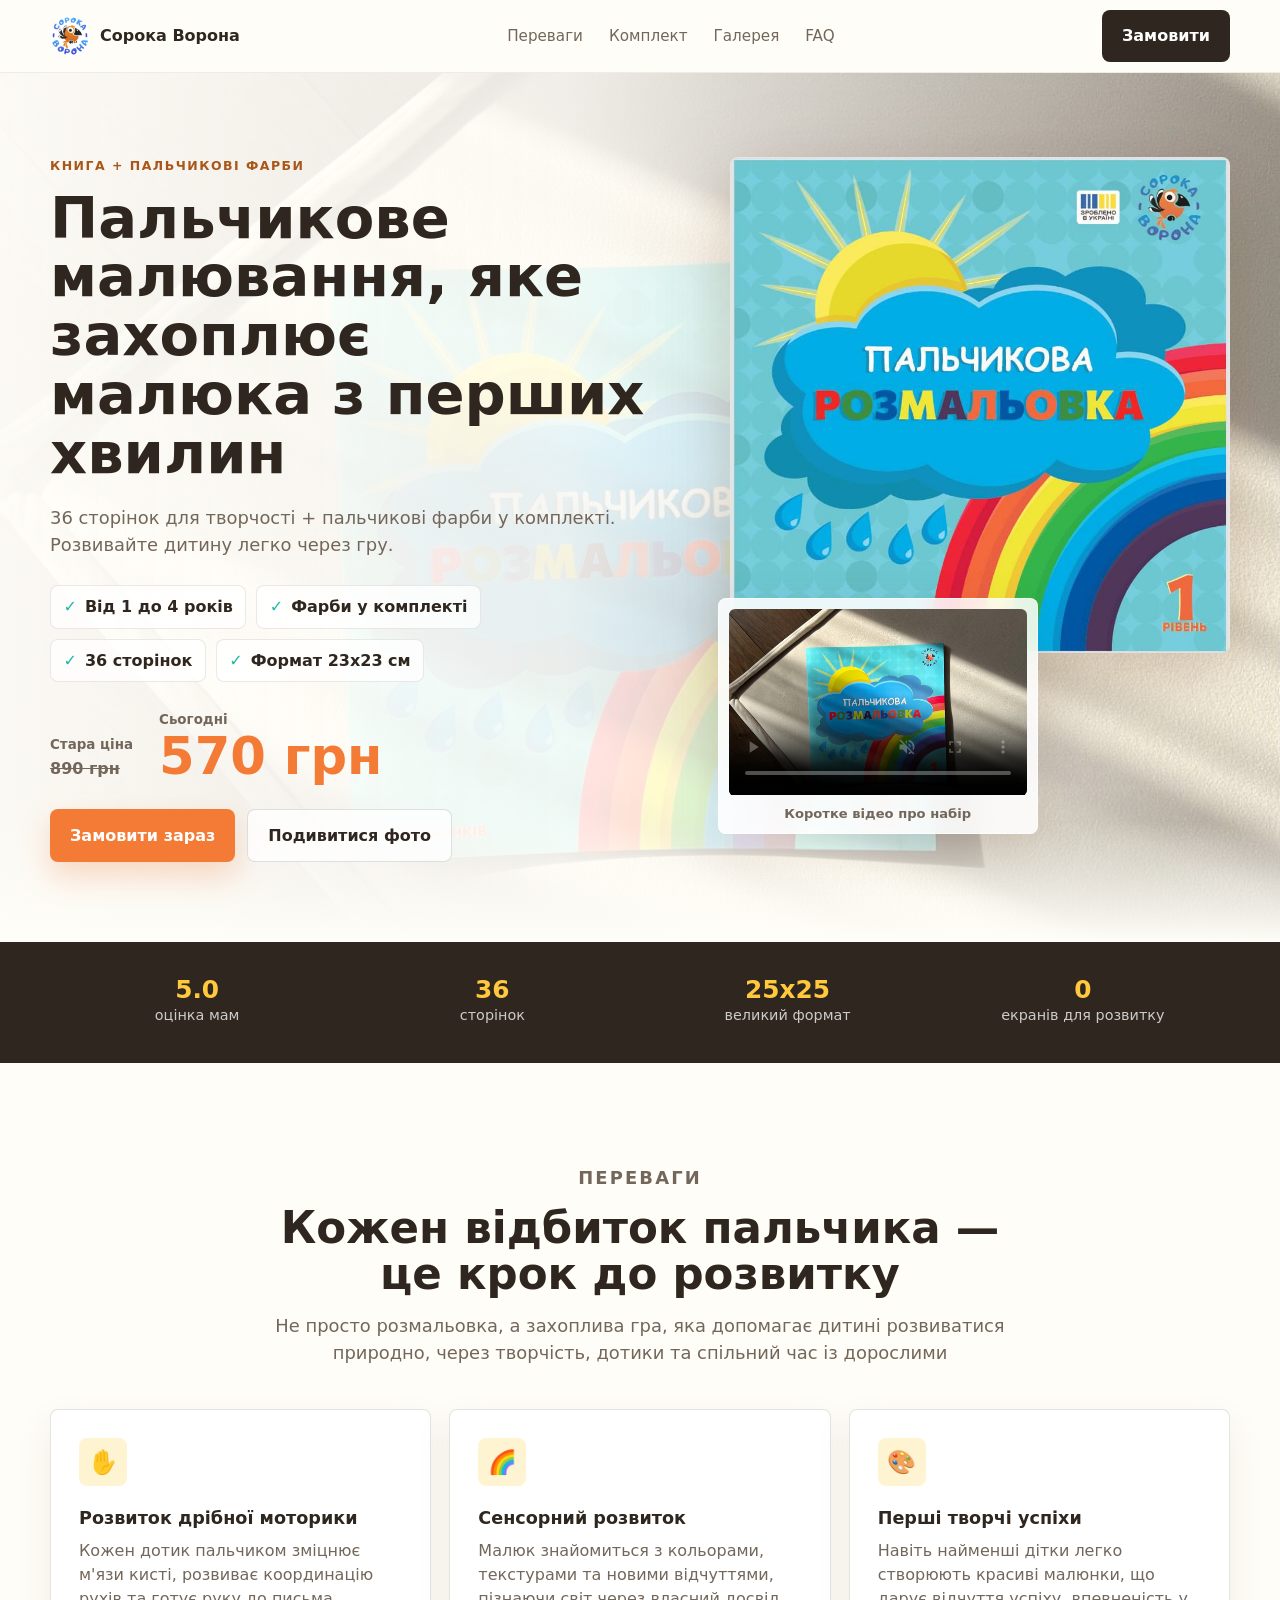
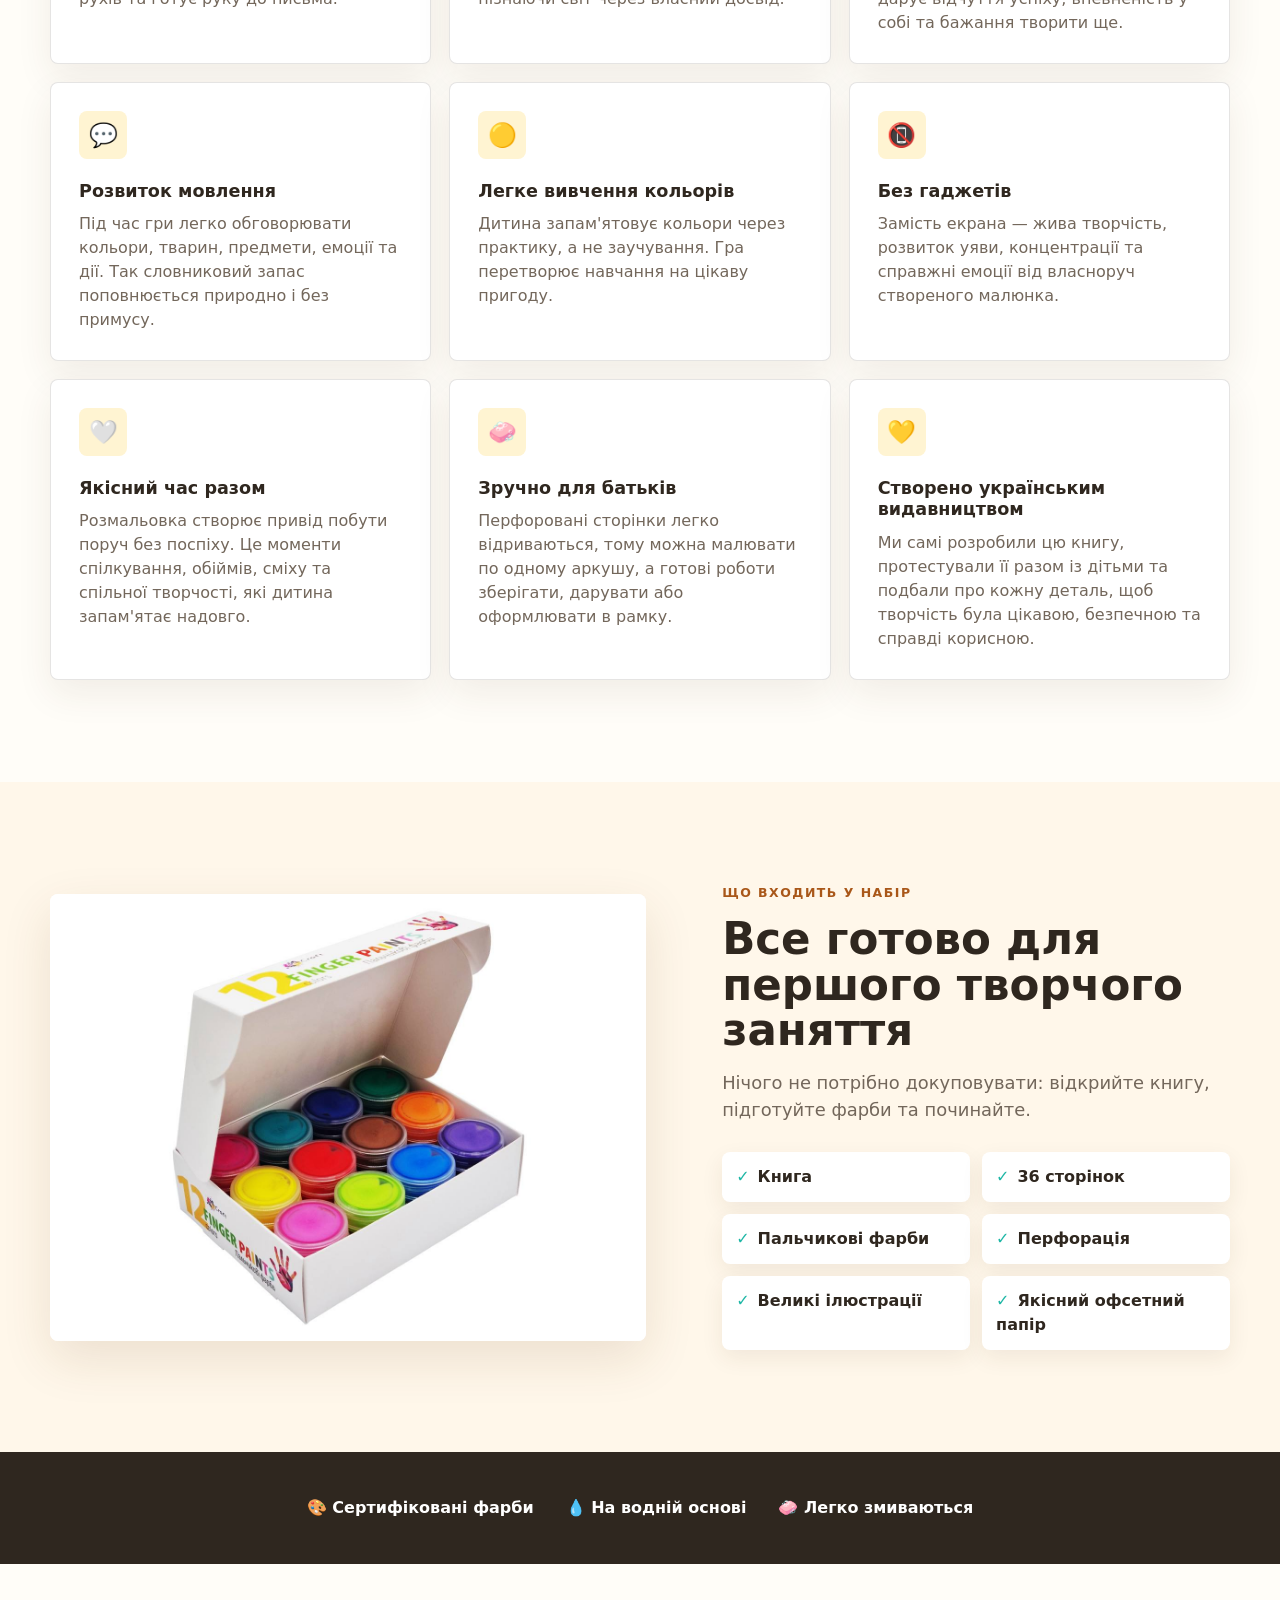
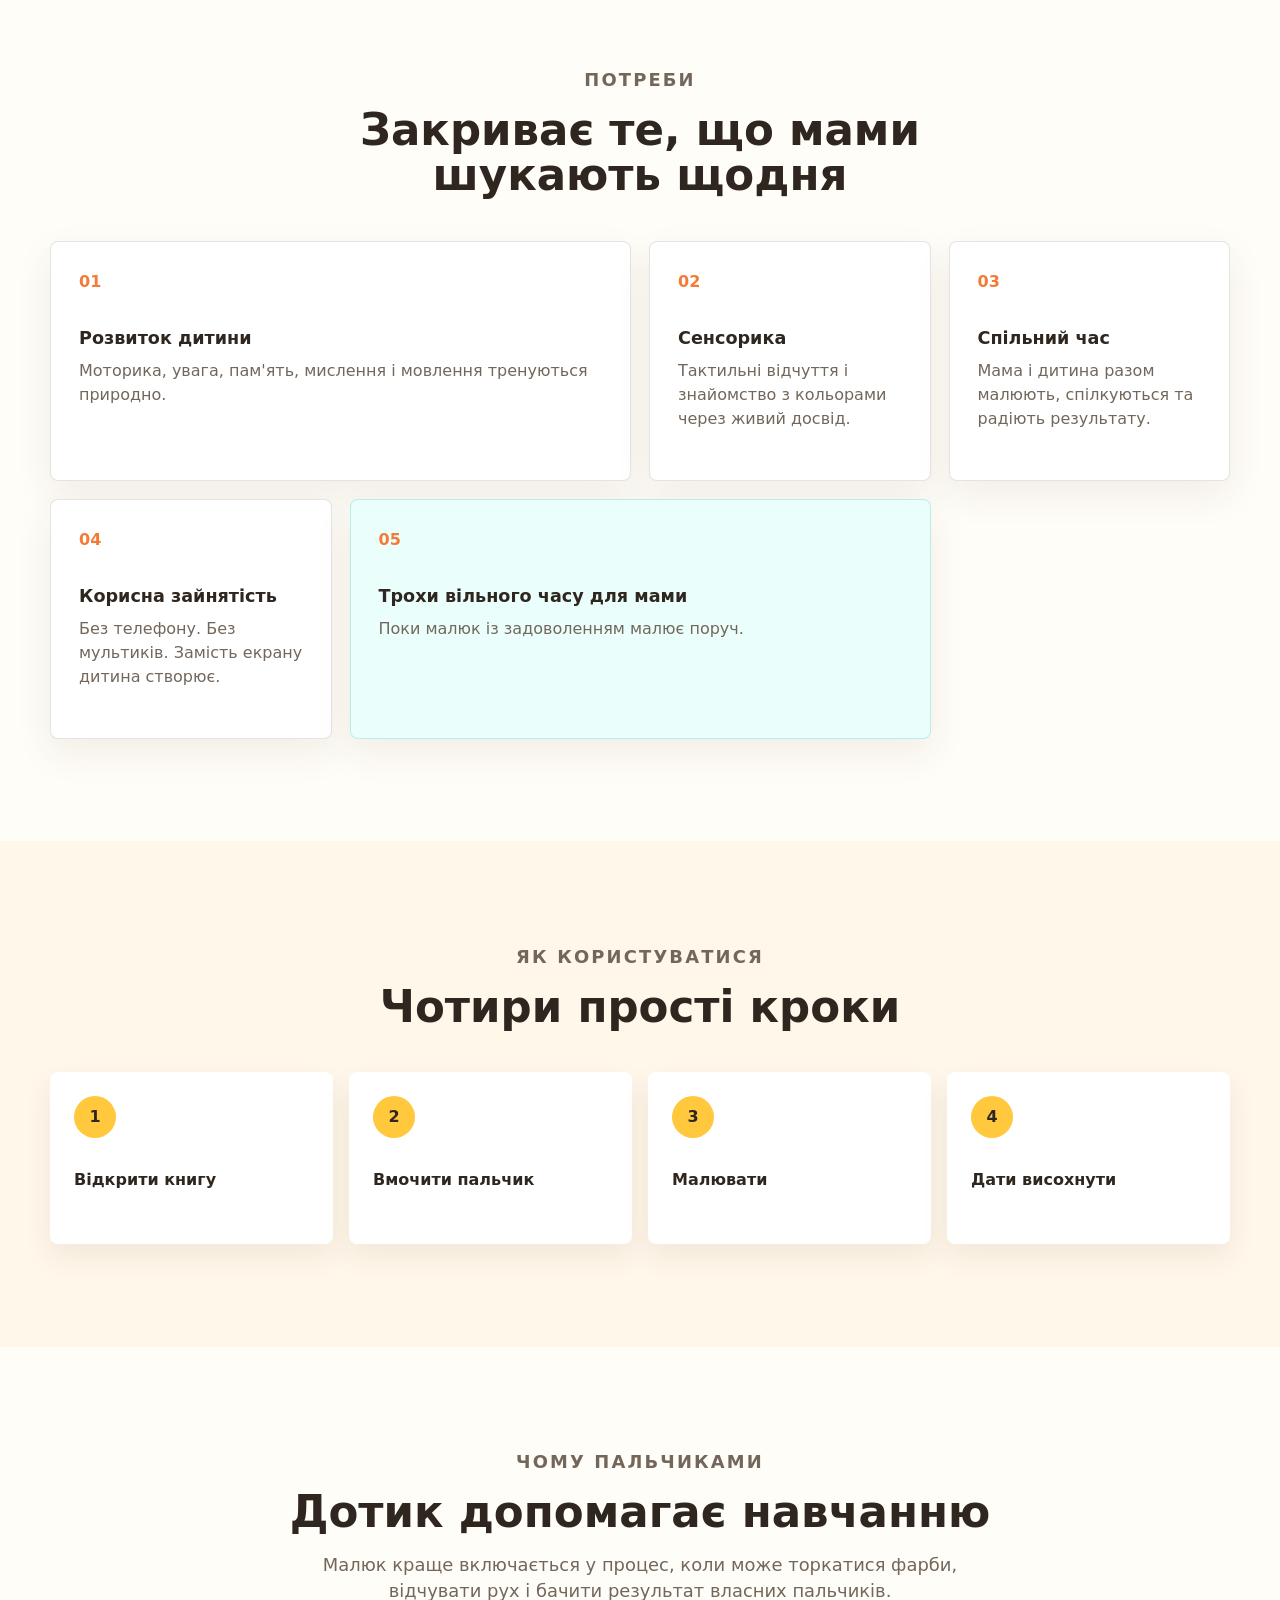
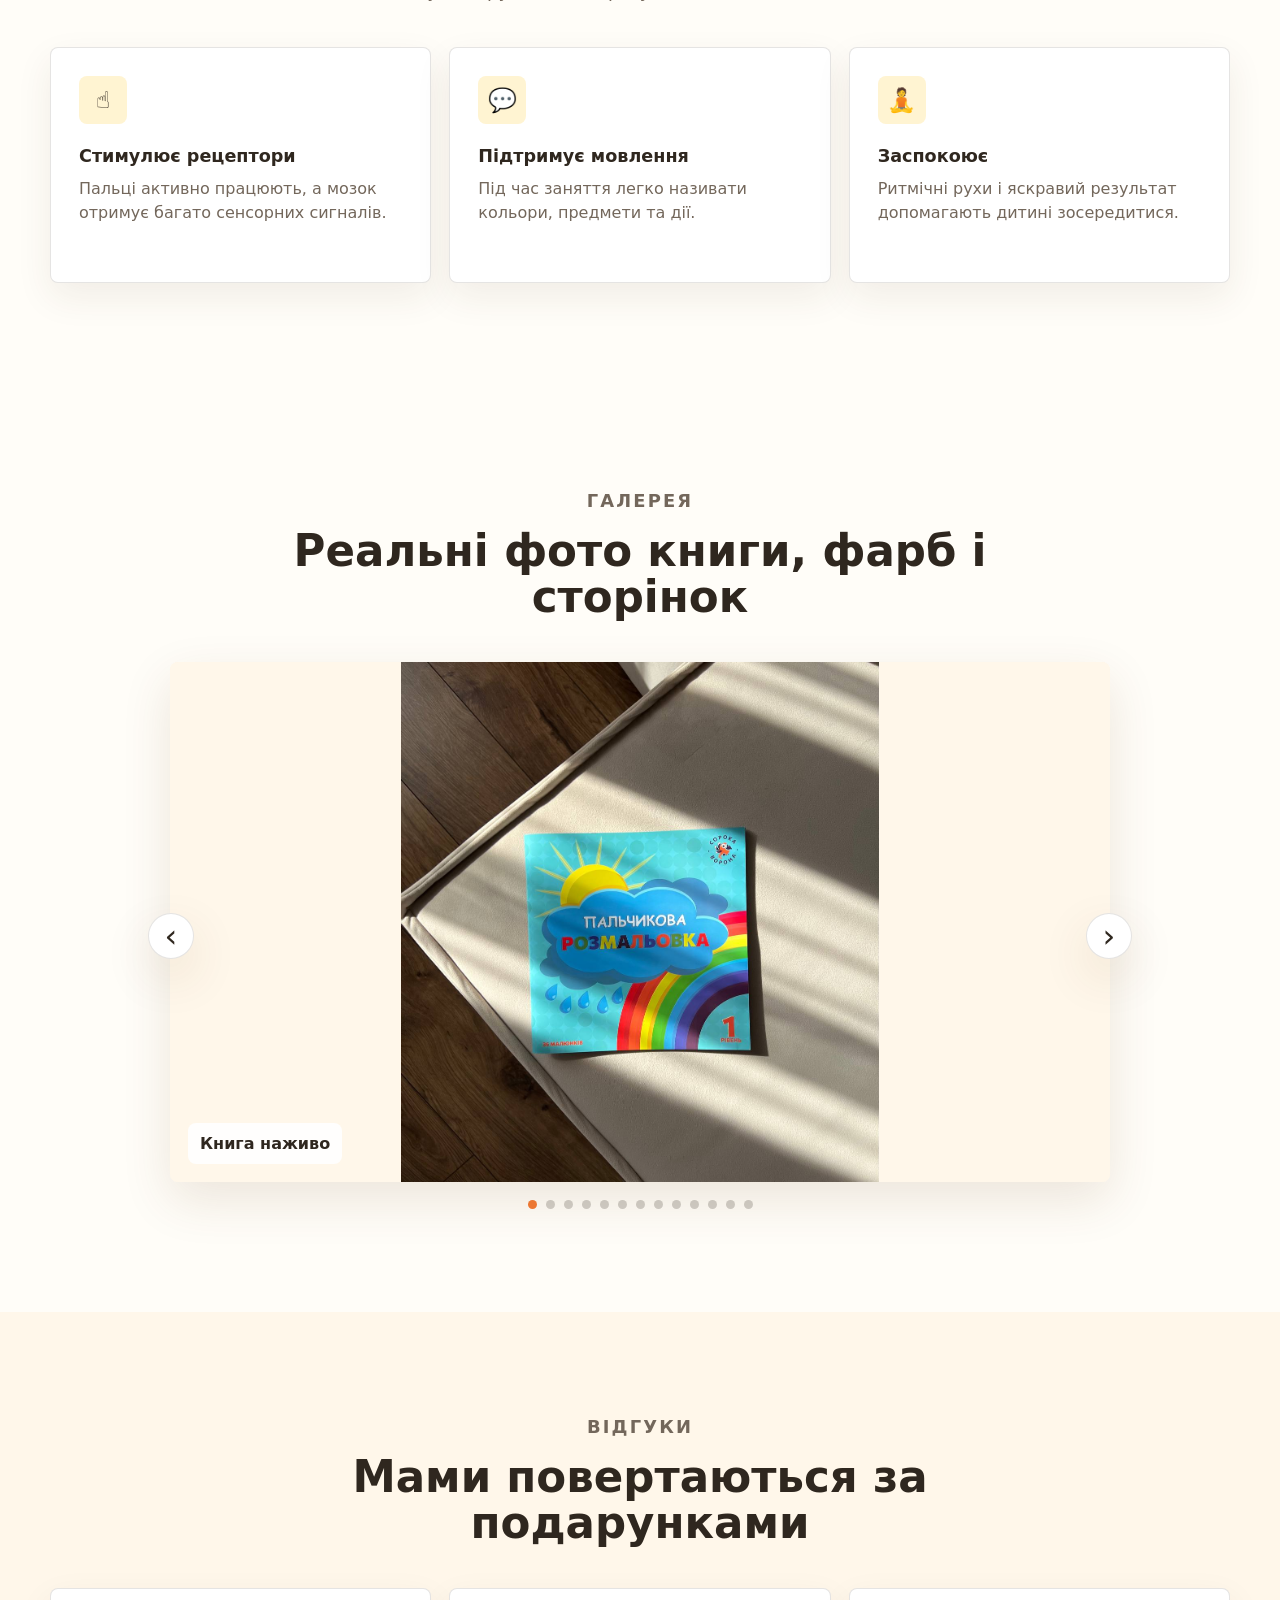
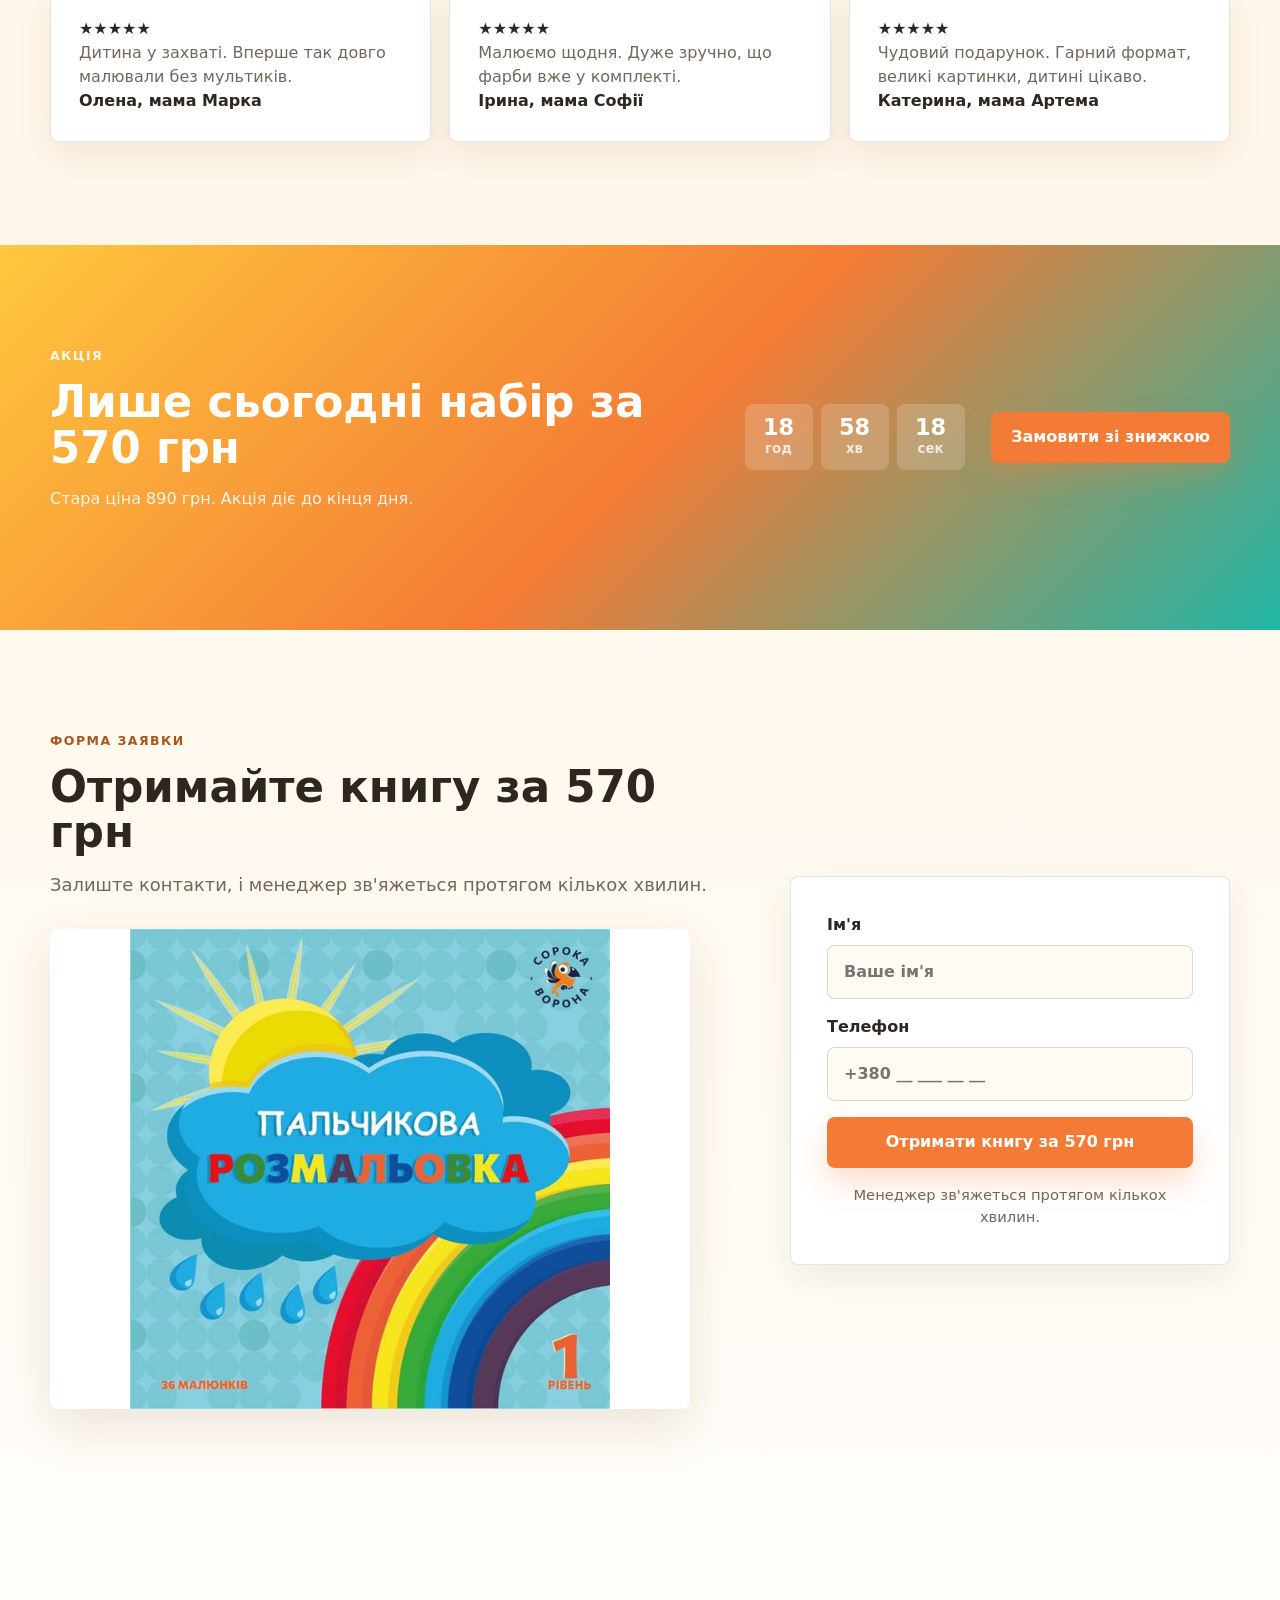
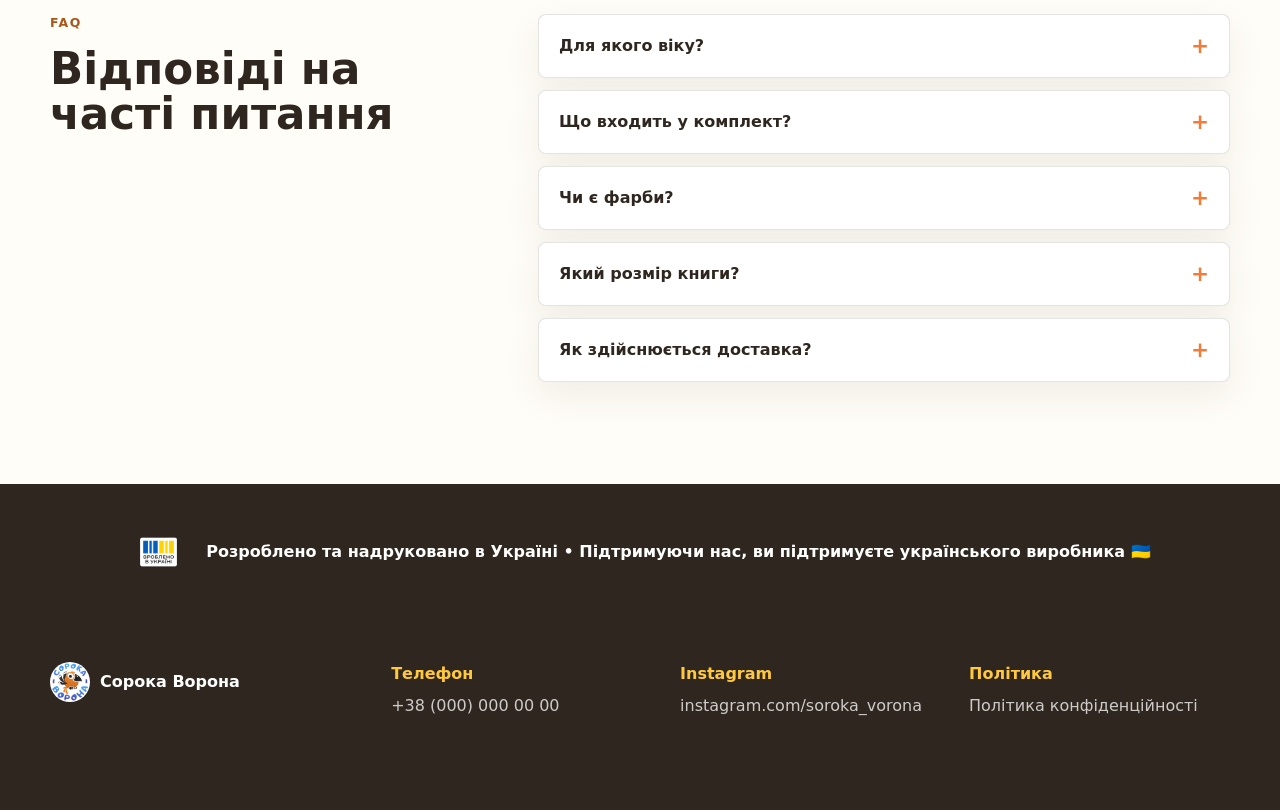
==== commit 87b9b5d0: "Update index.html" ====
--- a/index.html
+++ b/index.html
@@ -107,13 +107,6 @@
               <a class="button primary" href="#order">Замовити зараз</a>
               <a class="button ghost" href="#gallery">Подивитися фото</a>
             </div>
-            <div class="trust-badges" style="display:flex;flex-wrap:wrap;gap:10px;margin-top:18px">
-              <span style="padding:10px 16px;background:#fff;border-radius:999px;font-weight:600;box-shadow:0 4px 12px rgba(0,0,0,.08)">🇺🇦 Зроблено в Україні</span>
-              <span style="padding:10px 16px;background:#fff;border-radius:999px;font-weight:600;box-shadow:0 4px 12px rgba(0,0,0,.08)">🎨 Сертифіковані фарби</span>
-              <span style="padding:10px 16px;background:#fff;border-radius:999px;font-weight:600;box-shadow:0 4px 12px rgba(0,0,0,.08)">💧 На водній основі</span>
-              <span style="padding:10px 16px;background:#fff;border-radius:999px;font-weight:600;box-shadow:0 4px 12px rgba(0,0,0,.08)">🧼 Легко змиваються</span>
-            </div>
-
           </div>
 
           <div class="hero-media fade-up" id="video">
@@ -174,12 +167,16 @@
               <li>Перфорація</li>
               <li>Великі ілюстрації</li>
               <li>Якісний офсетний папір</li>
-              <li>🇺🇦 Створено та надруковано в Україні</li>
-              <li>🎨 Сертифіковані пальчикові фарби</li>
-              <li>💧 Фарби на водній основі</li>
-              <li>🧼 Легко змиваються з рук та більшості тканин</li>
             </ul>
           </div>
+        </div>
+      </section>
+
+      <section class="trust-strip trust-strip-icons" aria-label="Безпечні фарби">
+        <div class="container" style="display:flex;justify-content:center;gap:32px;flex-wrap:wrap;padding:18px 0;">
+          <div><strong>🎨 Сертифіковані фарби</strong></div>
+          <div><strong>💧 На водній основі</strong></div>
+          <div><strong>🧼 Легко змиваються</strong></div>
         </div>
       </section>
 
@@ -303,6 +300,13 @@
       </section>
     </main>
 
+    <section class="trust-strip" aria-label="Зроблено в Україні">
+      <div class="container" style="display:flex;align-items:center;justify-content:center;gap:18px;padding:18px 0;flex-wrap:wrap;">
+        <img src="assets/made-in-ukraine.png" alt="Зроблено в Україні" style="height:48px;width:auto;">
+        <div style="font-weight:600;">Розроблено та надруковано в Україні • Підтримуючи нас, ви підтримуєте українського виробника 🇺🇦</div>
+      </div>
+    </section>
+
     <footer class="site-footer">
       <div class="container footer-grid">
         <a class="brand" href="#top" aria-label="Сорока Ворона">
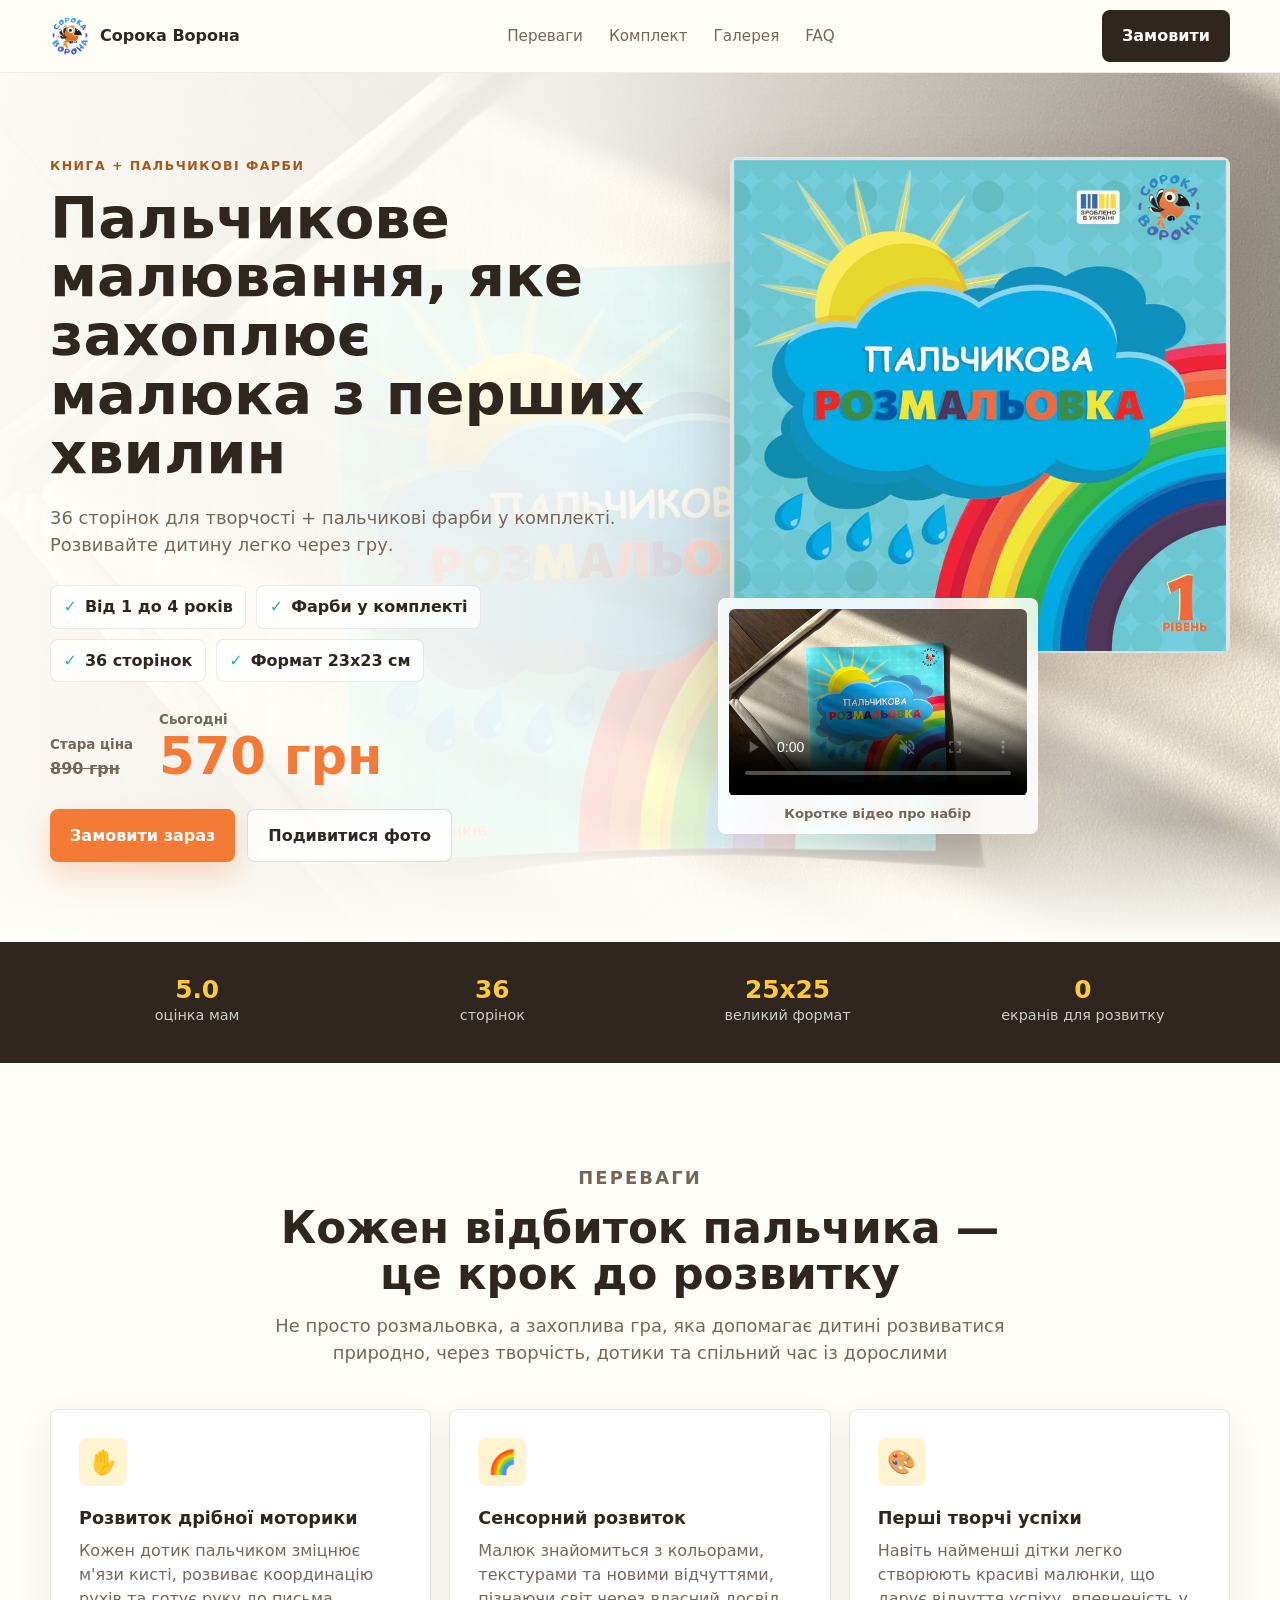
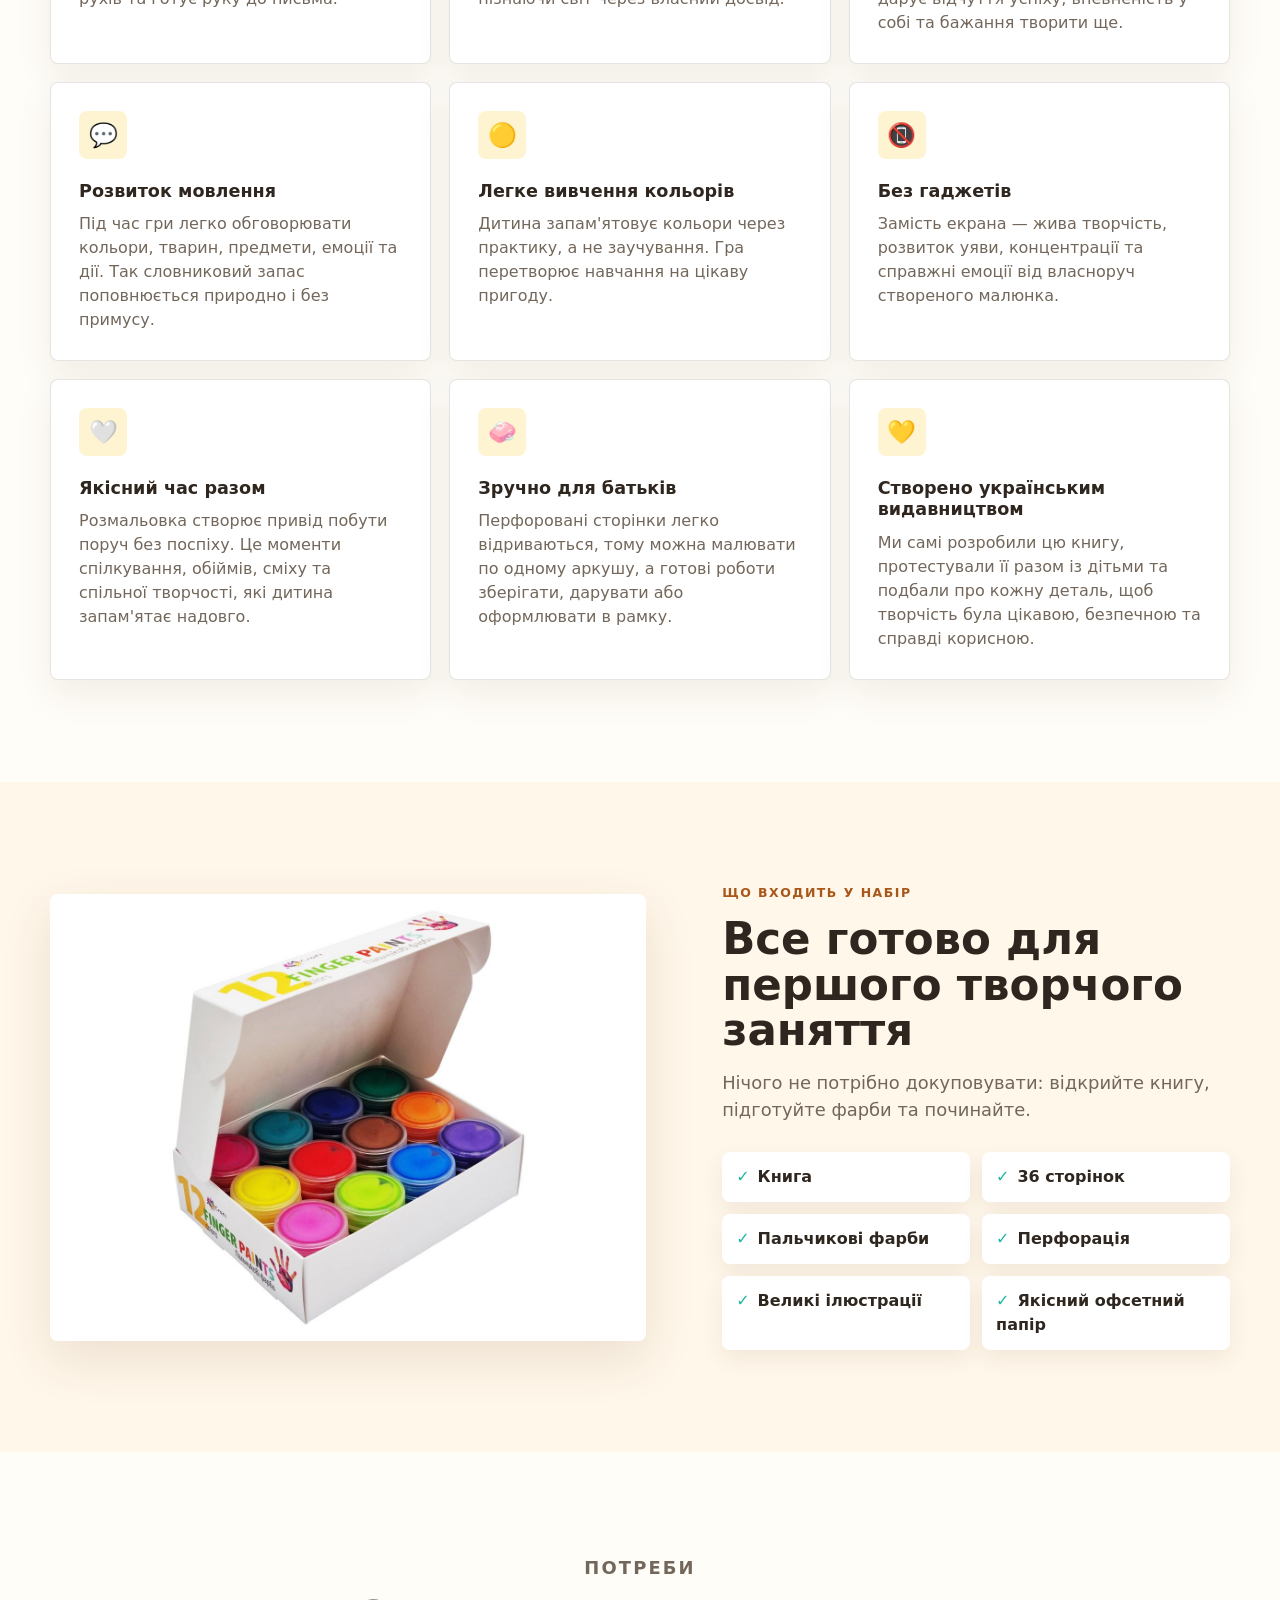
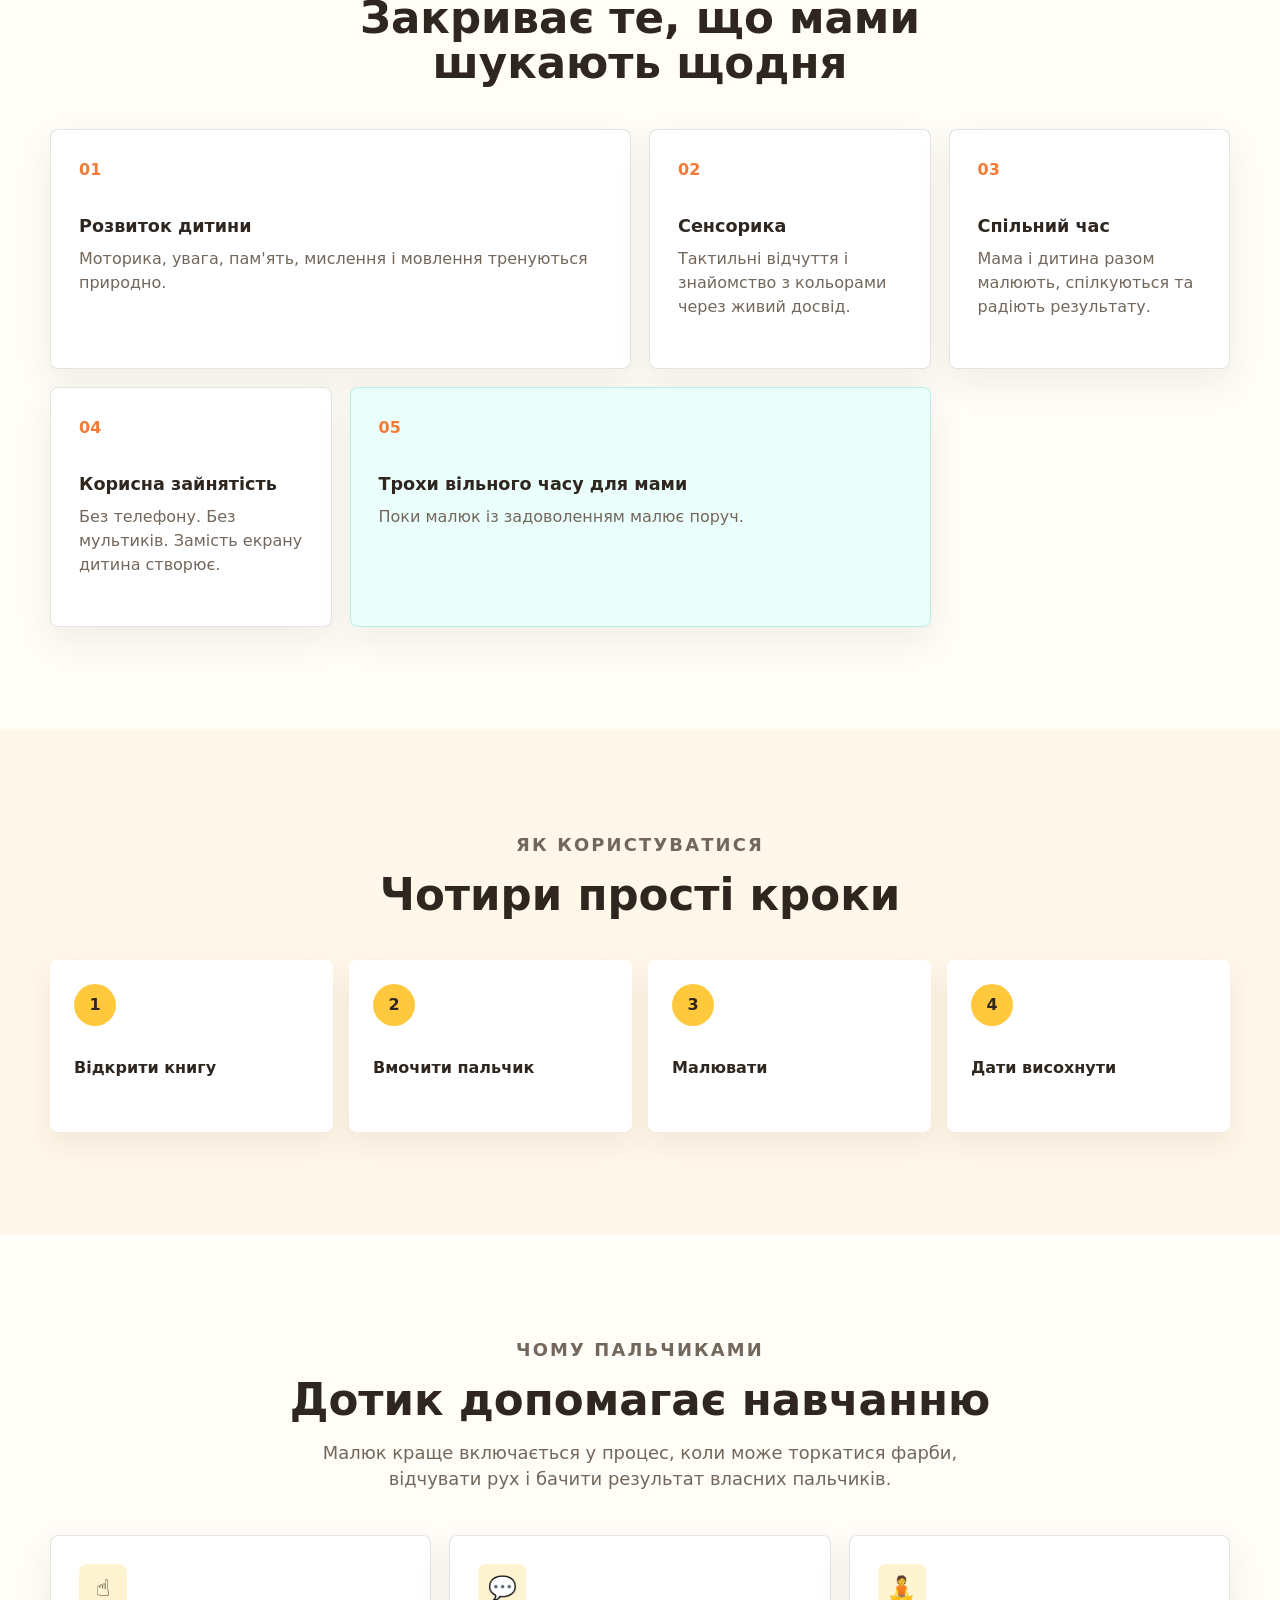
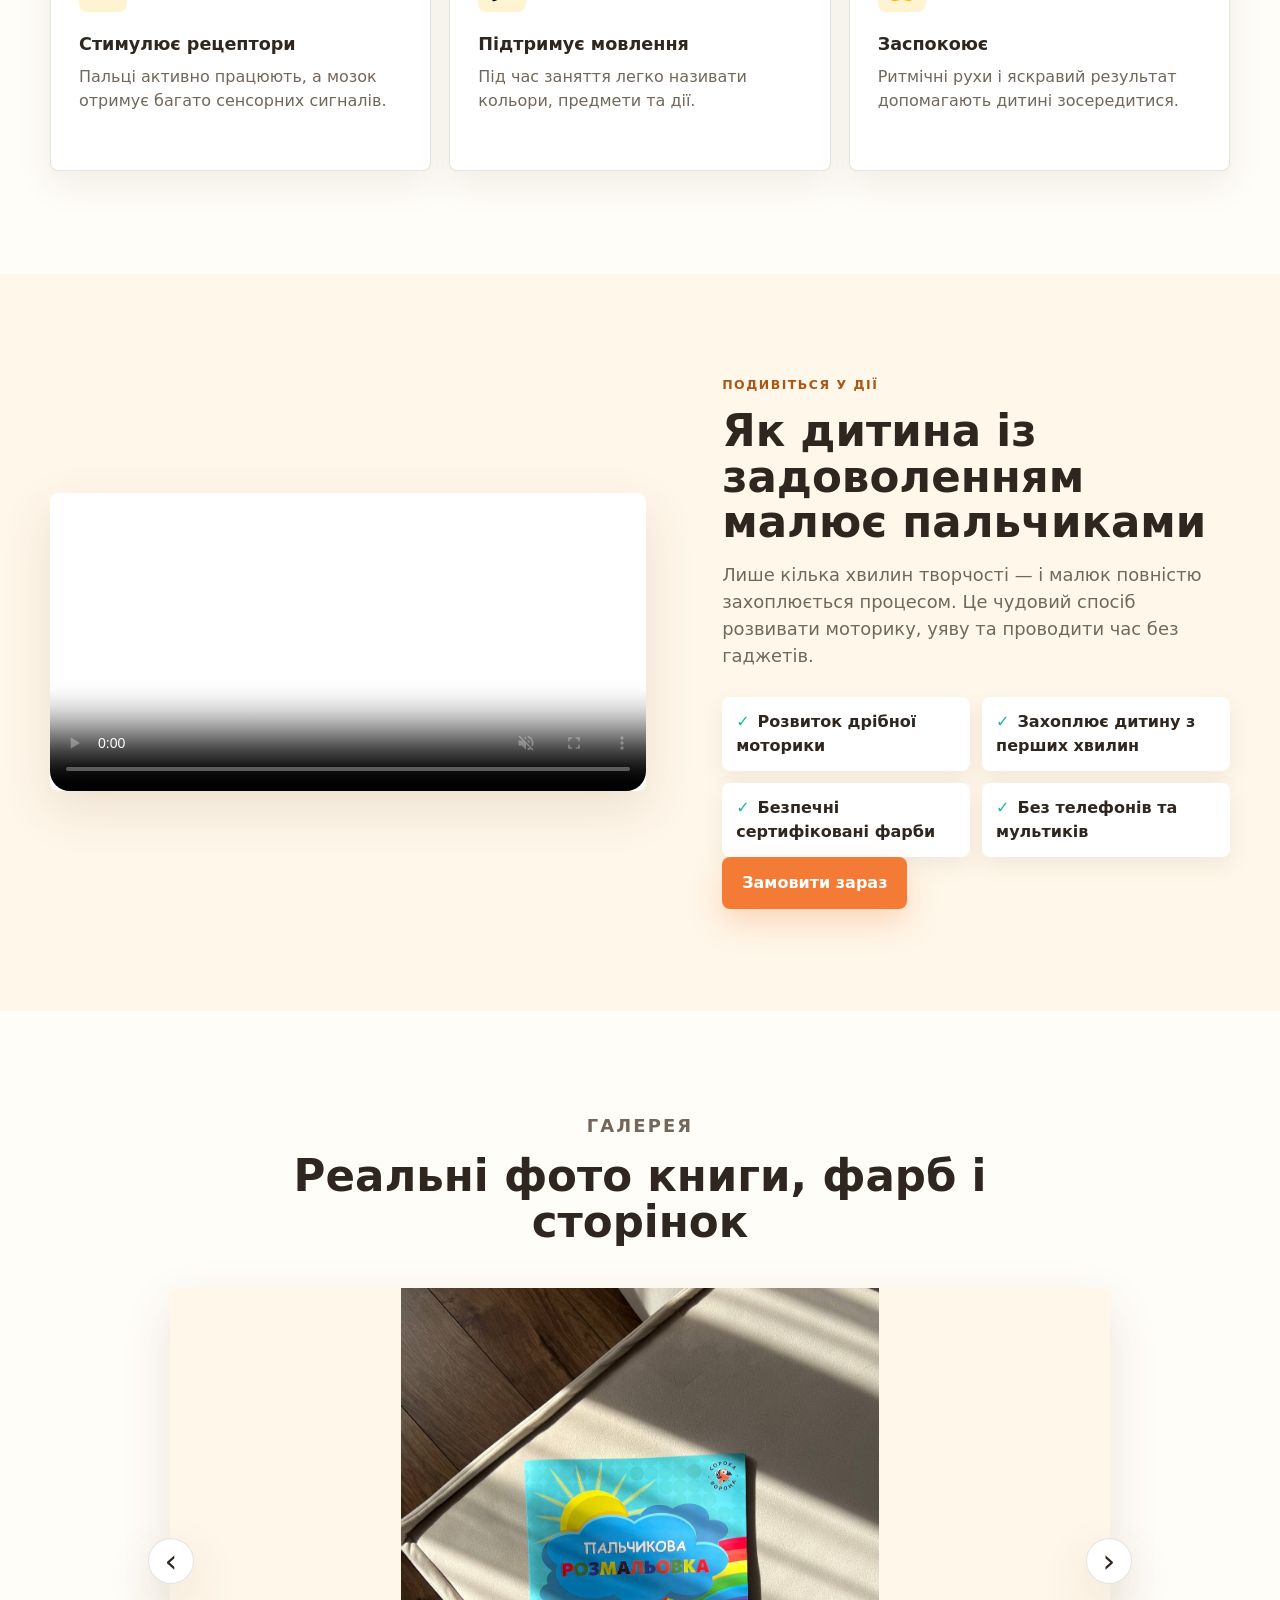
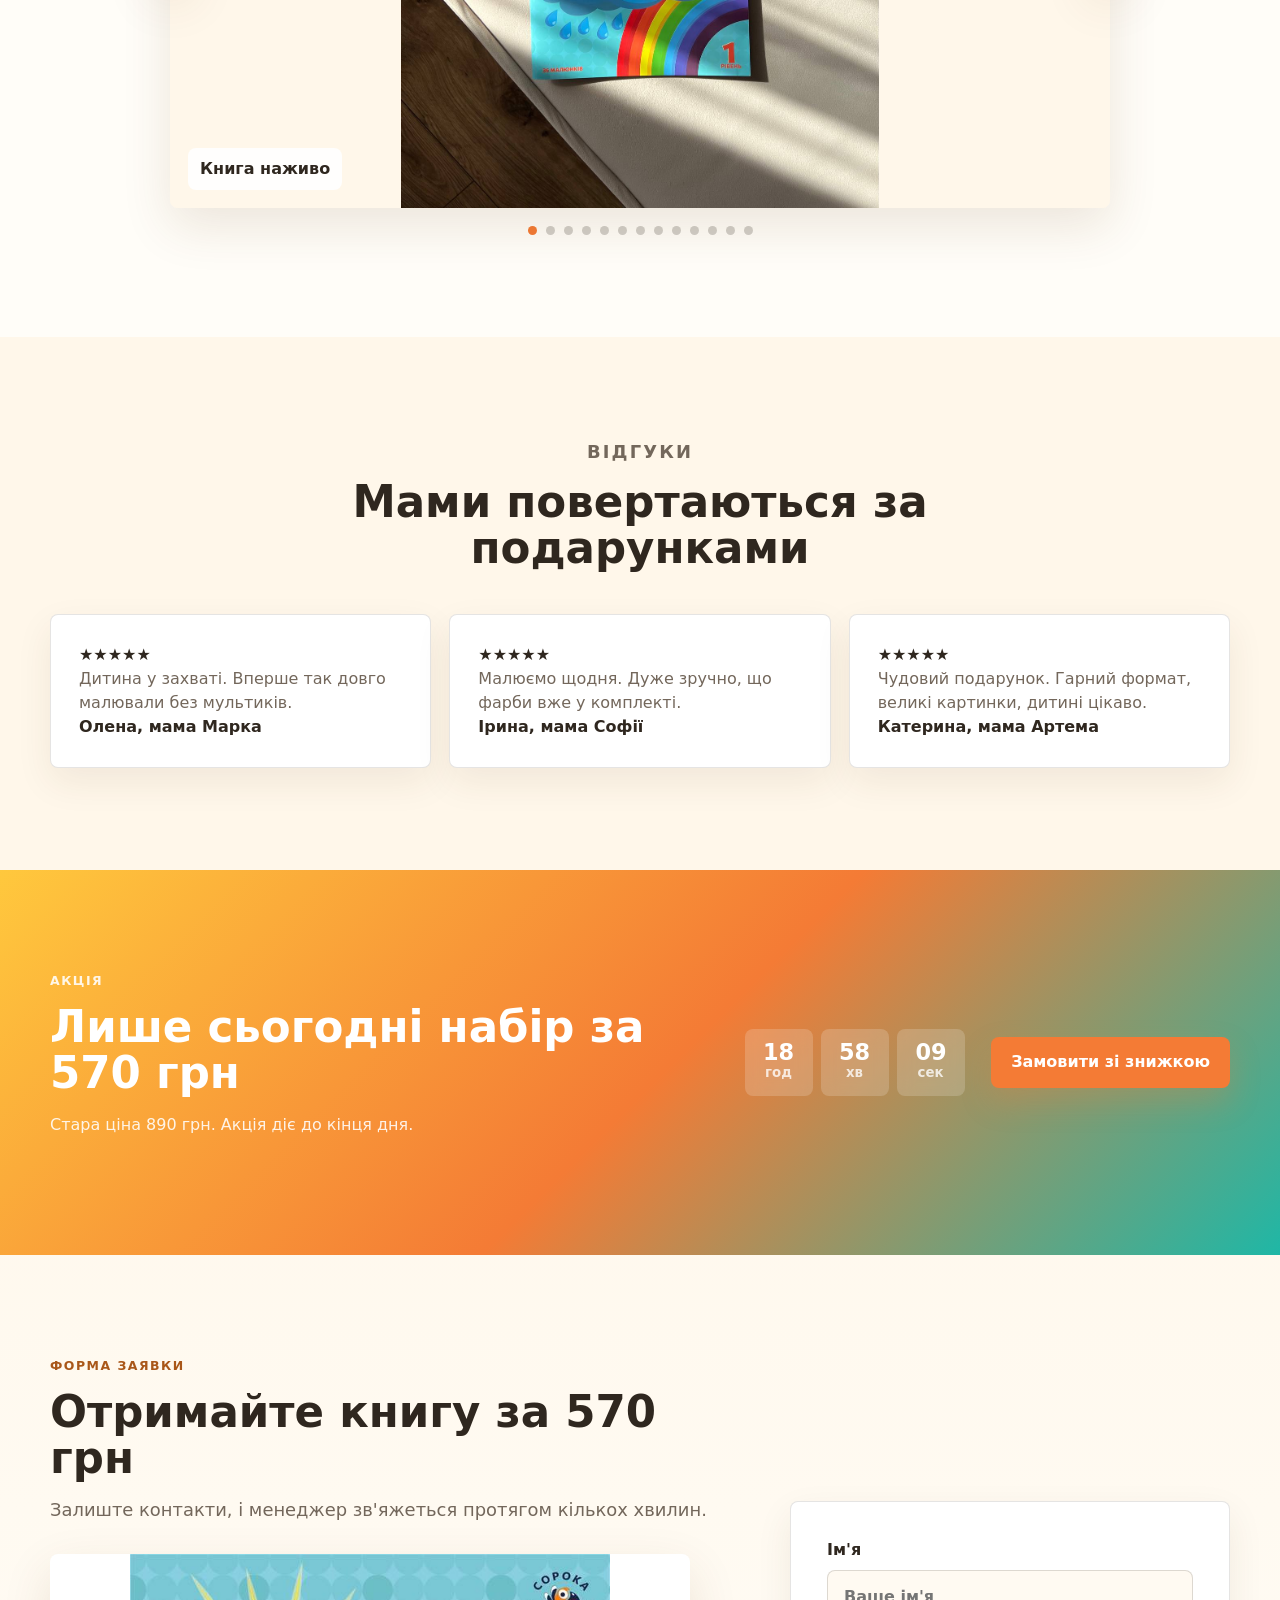
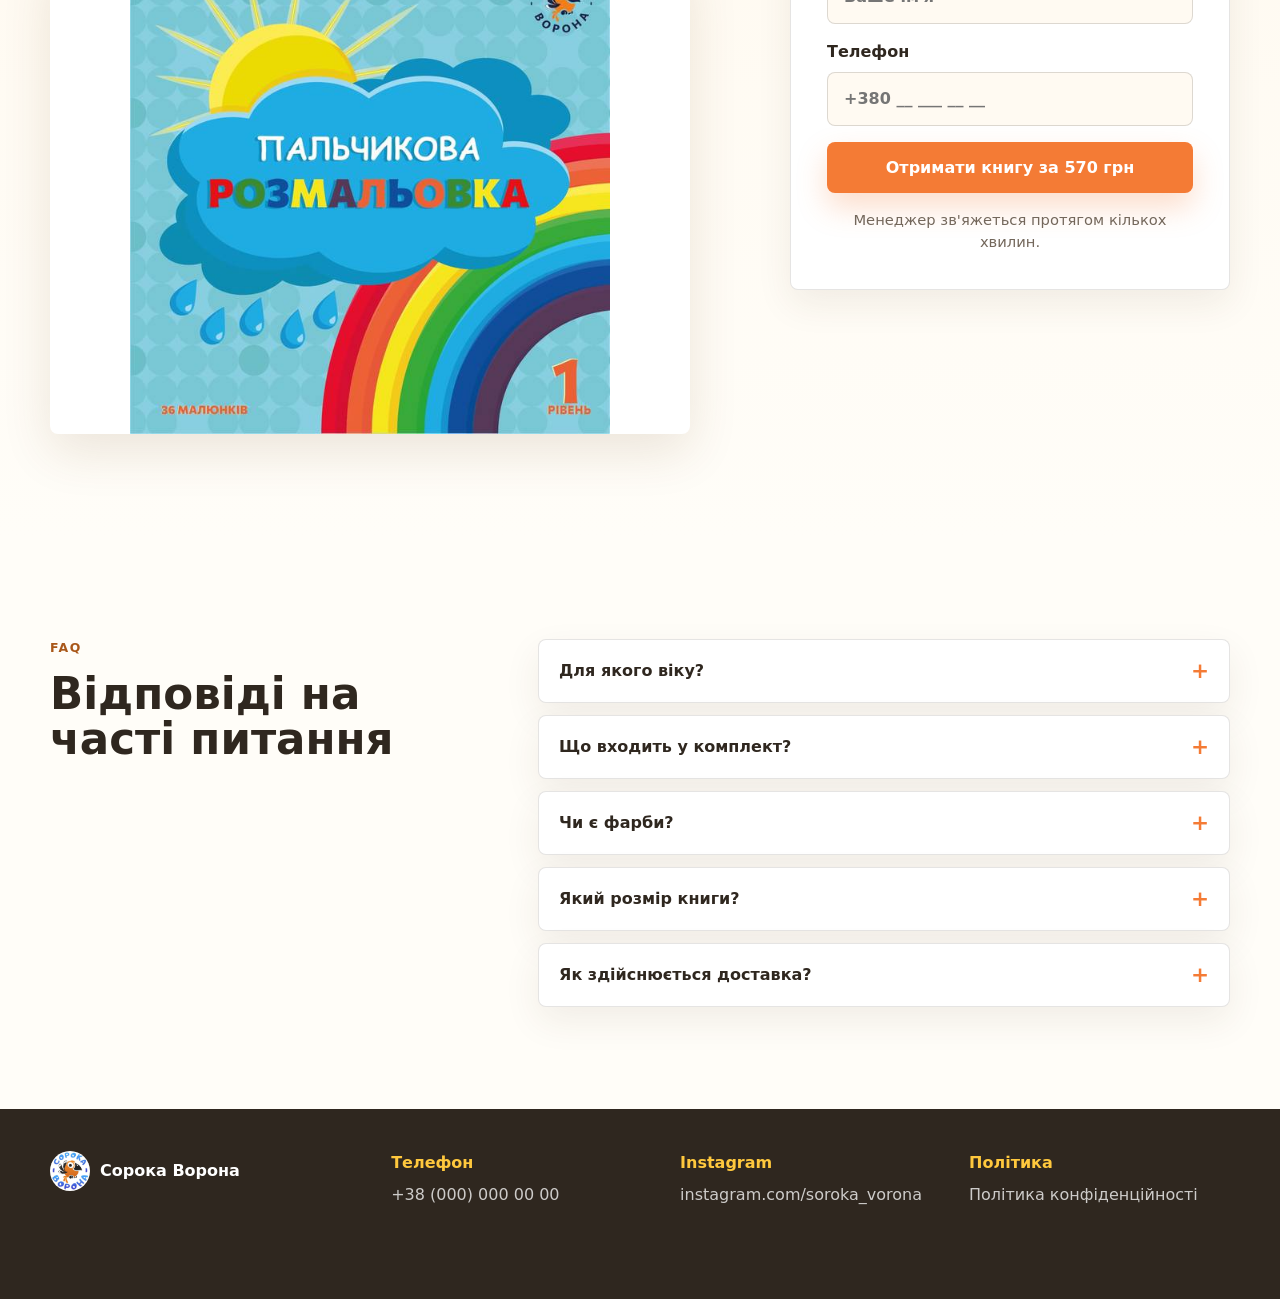
==== commit 1a2cc752: "Update index.html" ====
--- a/index.html
+++ b/index.html
@@ -172,14 +172,6 @@
         </div>
       </section>
 
-      <section class="trust-strip trust-strip-icons" aria-label="Безпечні фарби">
-        <div class="container" style="display:flex;justify-content:center;gap:32px;flex-wrap:wrap;padding:18px 0;">
-          <div><strong>🎨 Сертифіковані фарби</strong></div>
-          <div><strong>💧 На водній основі</strong></div>
-          <div><strong>🧼 Легко змиваються</strong></div>
-        </div>
-      </section>
-
       <section class="section" id="needs">
         <div class="container">
           <div class="section-heading fade-up"><p class="eyebrow">Потреби</p><h2>Закриває те, що мами шукають щодня</h2></div>
@@ -216,6 +208,35 @@
             <article class="icon-card fade-up"><span class="icon">☝️</span><h3>Стимулює рецептори</h3><p>Пальці активно працюють, а мозок отримує багато сенсорних сигналів.</p></article>
             <article class="icon-card fade-up"><span class="icon">💬</span><h3>Підтримує мовлення</h3><p>Під час заняття легко називати кольори, предмети та дії.</p></article>
             <article class="icon-card fade-up"><span class="icon">🧘</span><h3>Заспокоює</h3><p>Ритмічні рухи і яскравий результат допомагають дитині зосередитися.</p></article>
+          </div>
+        </div>
+
+      </section>
+
+      <section class="section section-warm" id="video-child">
+        <div class="container kit-layout">
+          <div class="media-frame fade-up">
+            <video poster="assets/video2-poster.jpg" preload="metadata" playsinline muted controls style="width:100%;border-radius:20px;">
+              <source src="assets/video2.mp4" type="video/mp4">
+            </video>
+          </div>
+
+          <div class="fade-up">
+            <p class="eyebrow">Подивіться у дії</p>
+            <h2>Як дитина із задоволенням малює пальчиками</h2>
+            <p class="section-text">
+              Лише кілька хвилин творчості — і малюк повністю захоплюється процесом.
+              Це чудовий спосіб розвивати моторику, уяву та проводити час без гаджетів.
+            </p>
+
+            <ul class="check-list">
+              <li>Розвиток дрібної моторики</li>
+              <li>Захоплює дитину з перших хвилин</li>
+              <li>Безпечні сертифіковані фарби</li>
+              <li>Без телефонів та мультиків</li>
+            </ul>
+
+            <a class="button primary" href="#order">Замовити зараз</a>
           </div>
         </div>
       </section>
@@ -300,13 +321,6 @@
       </section>
     </main>
 
-    <section class="trust-strip" aria-label="Зроблено в Україні">
-      <div class="container" style="display:flex;align-items:center;justify-content:center;gap:18px;padding:18px 0;flex-wrap:wrap;">
-        <img src="assets/made-in-ukraine.png" alt="Зроблено в Україні" style="height:48px;width:auto;">
-        <div style="font-weight:600;">Розроблено та надруковано в Україні • Підтримуючи нас, ви підтримуєте українського виробника 🇺🇦</div>
-      </div>
-    </section>
-
     <footer class="site-footer">
       <div class="container footer-grid">
         <a class="brand" href="#top" aria-label="Сорока Ворона">
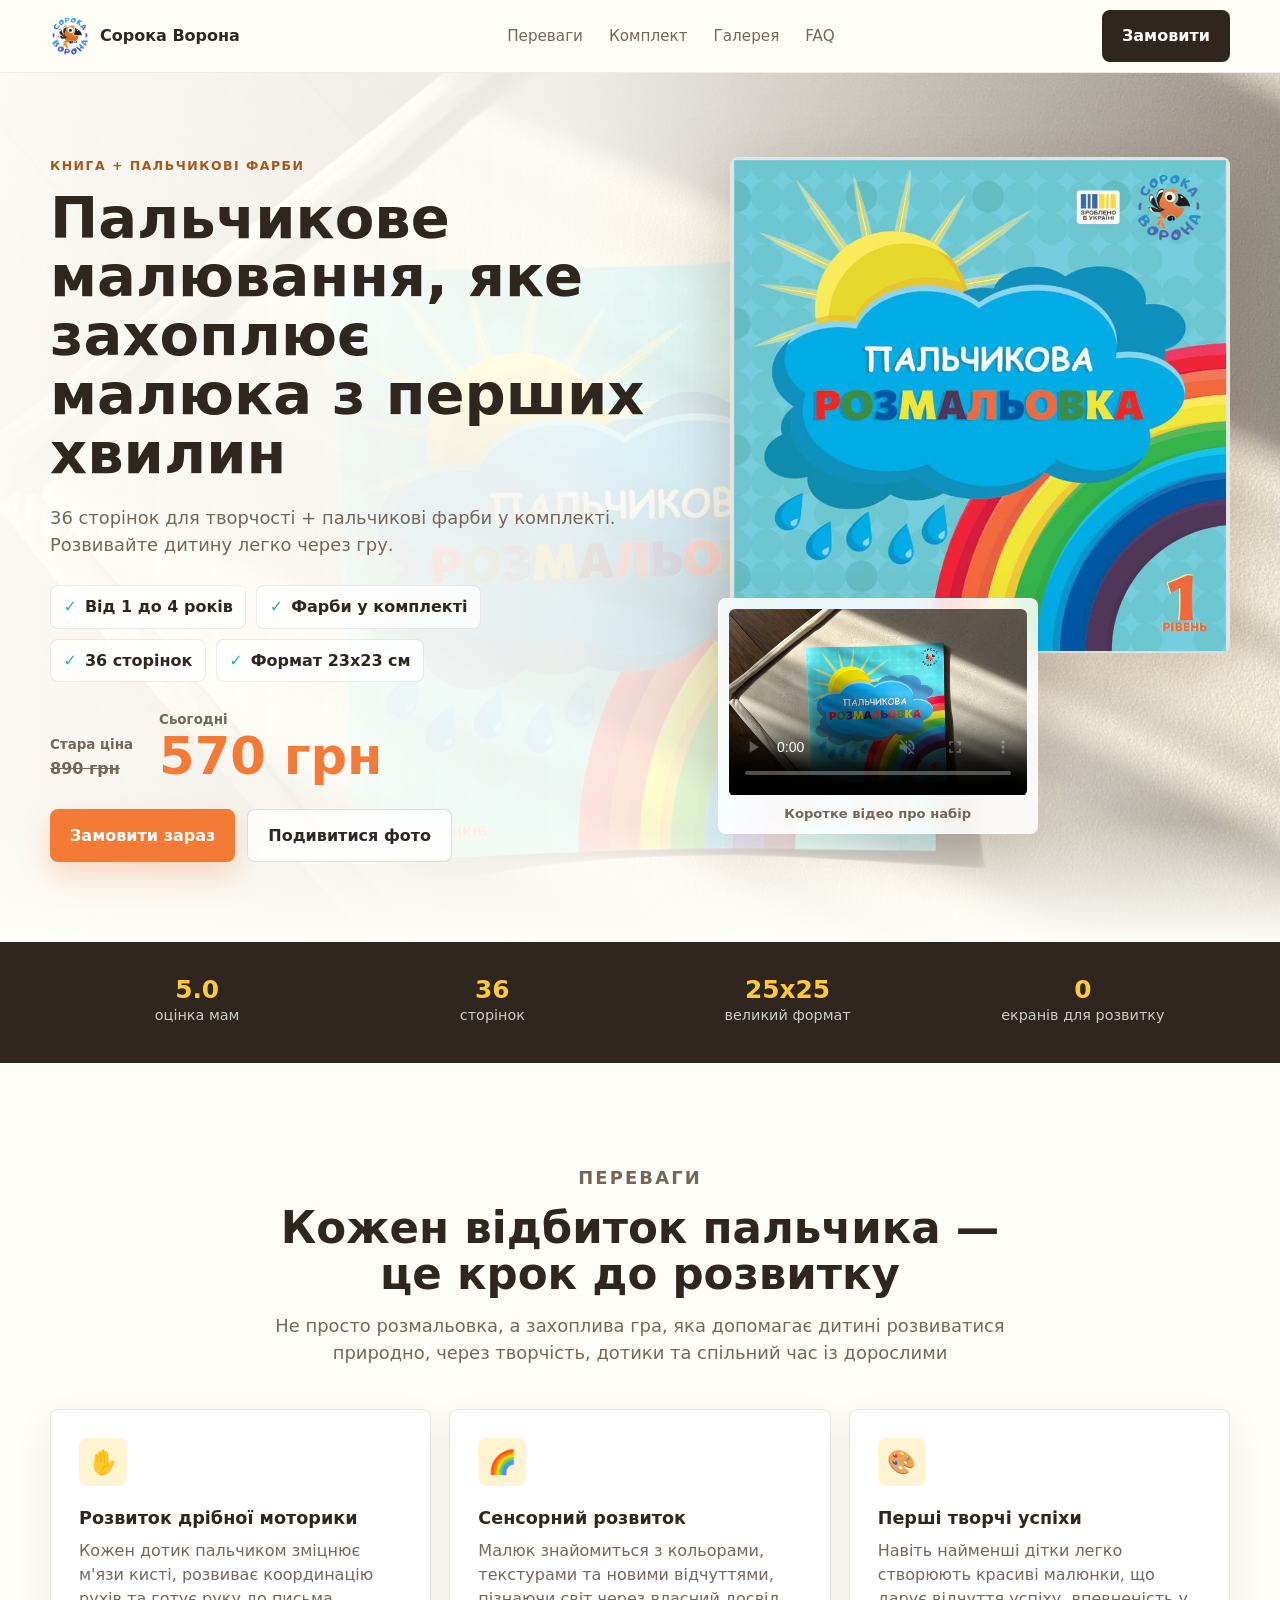
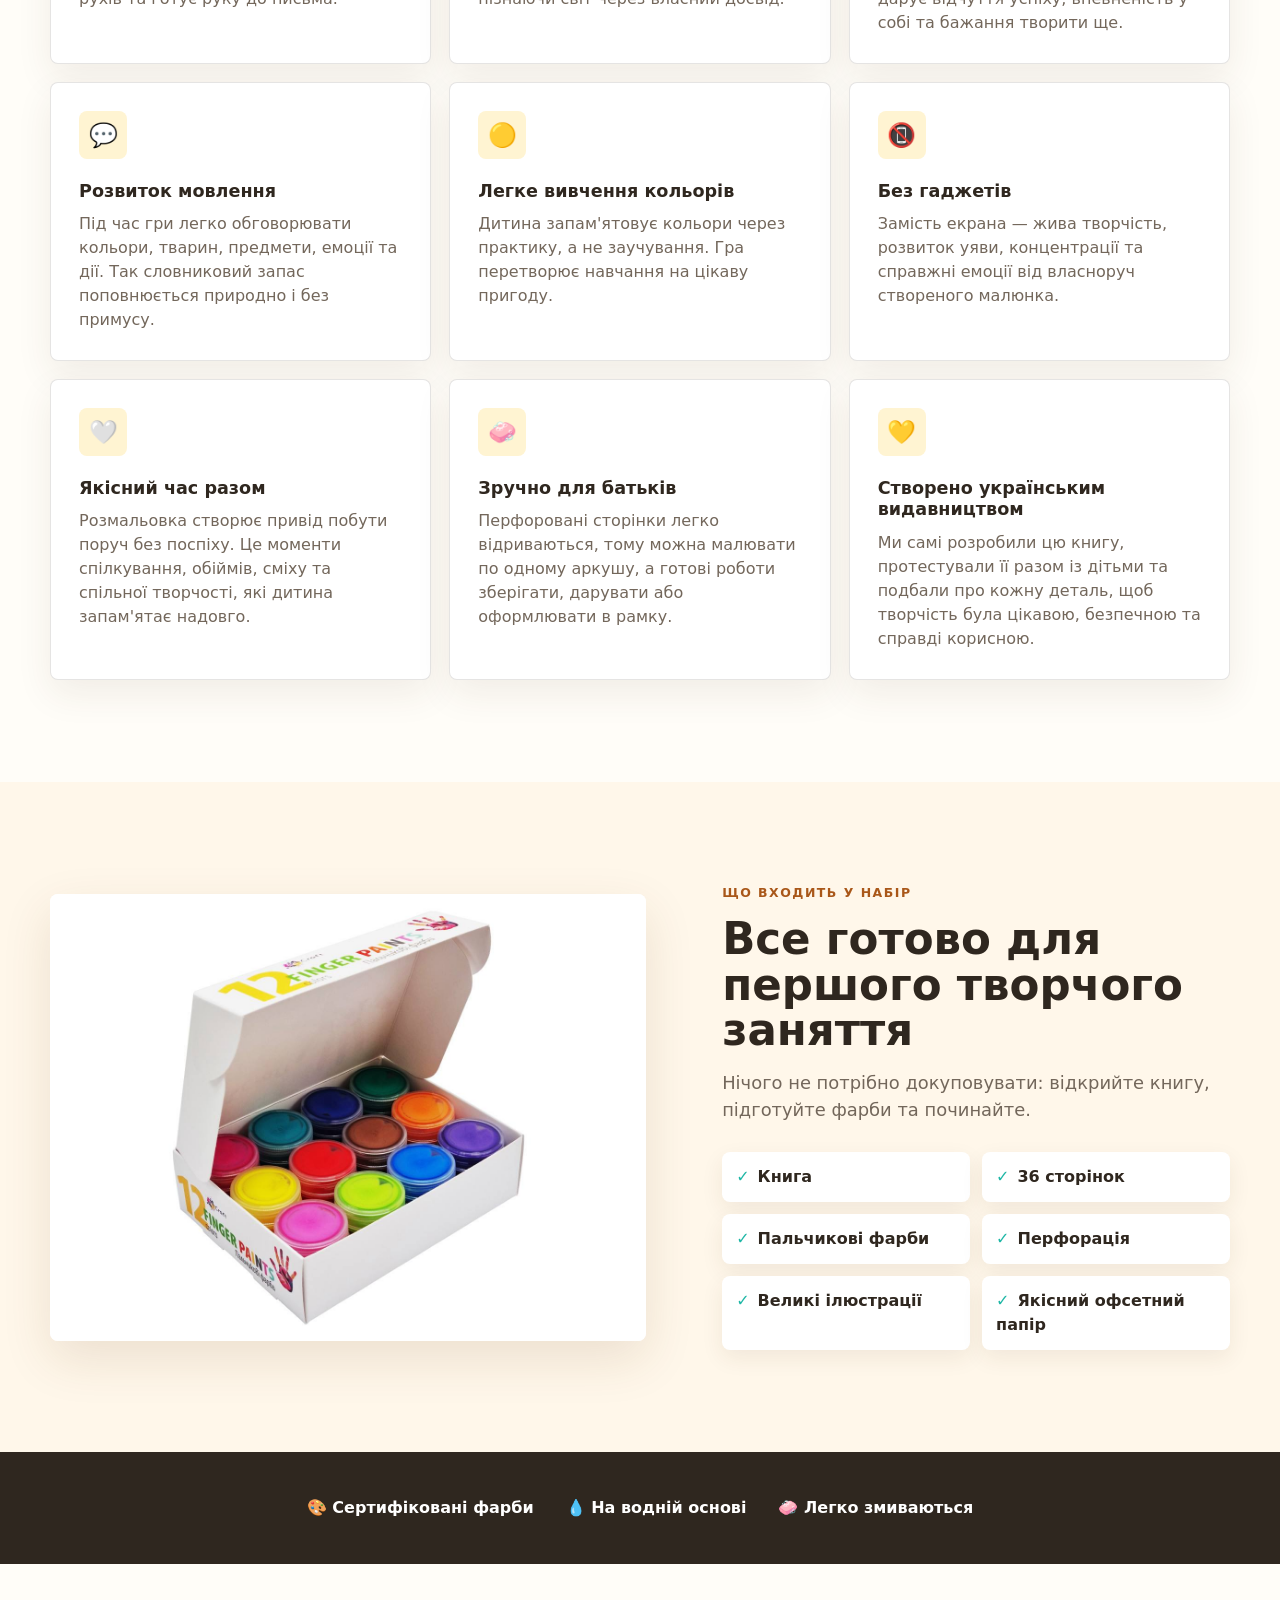
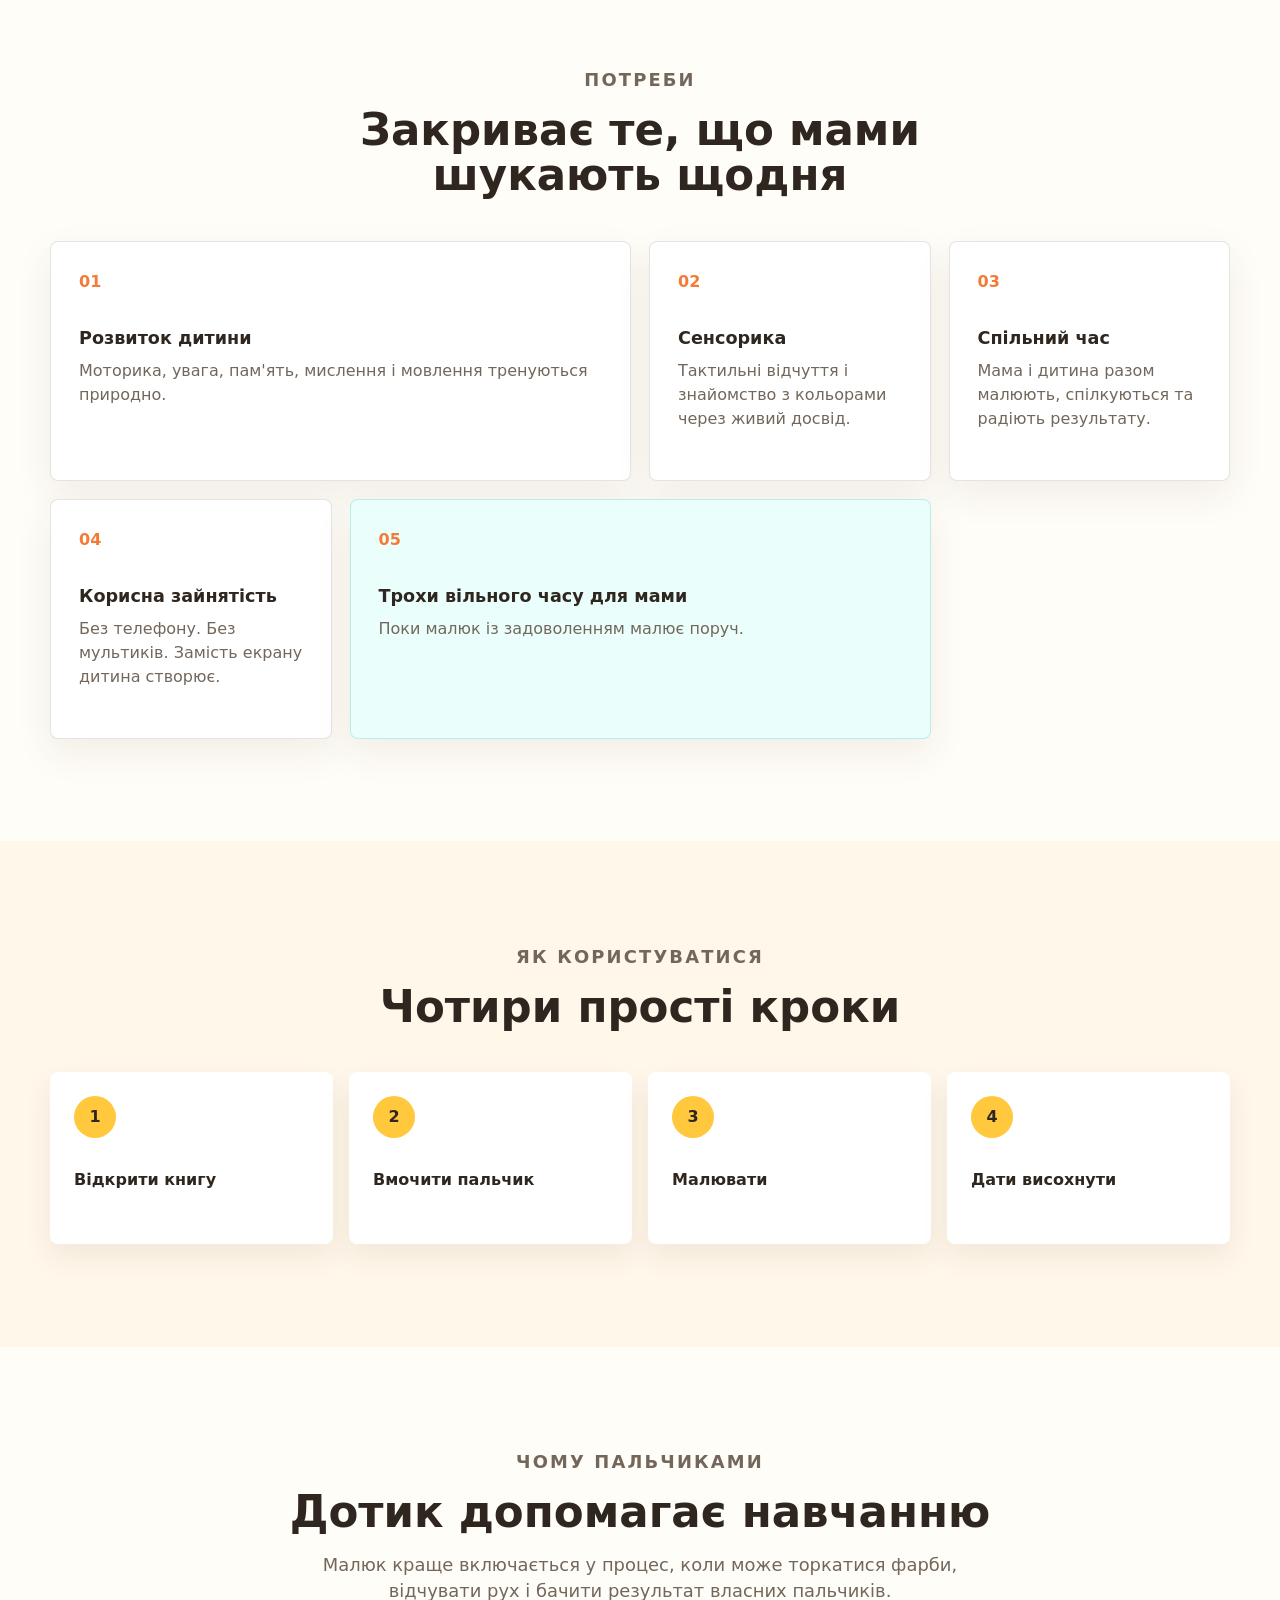
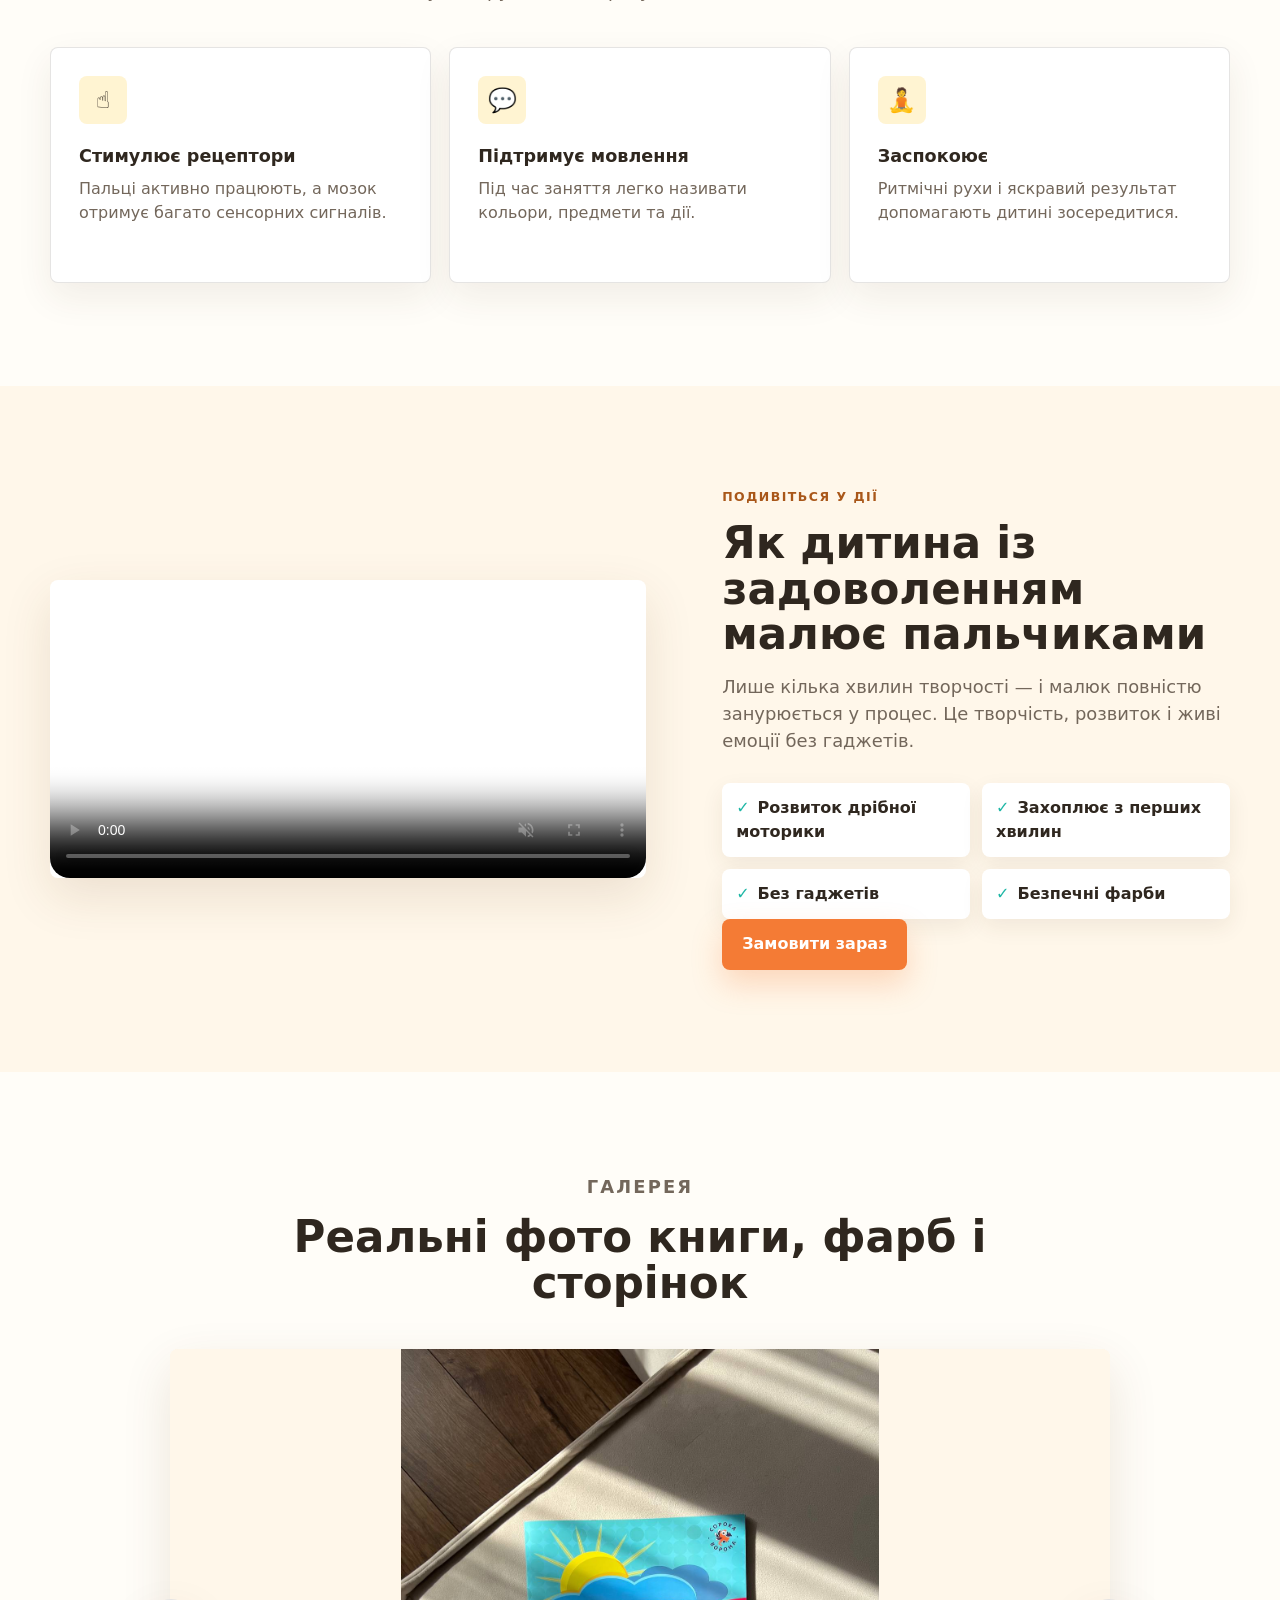
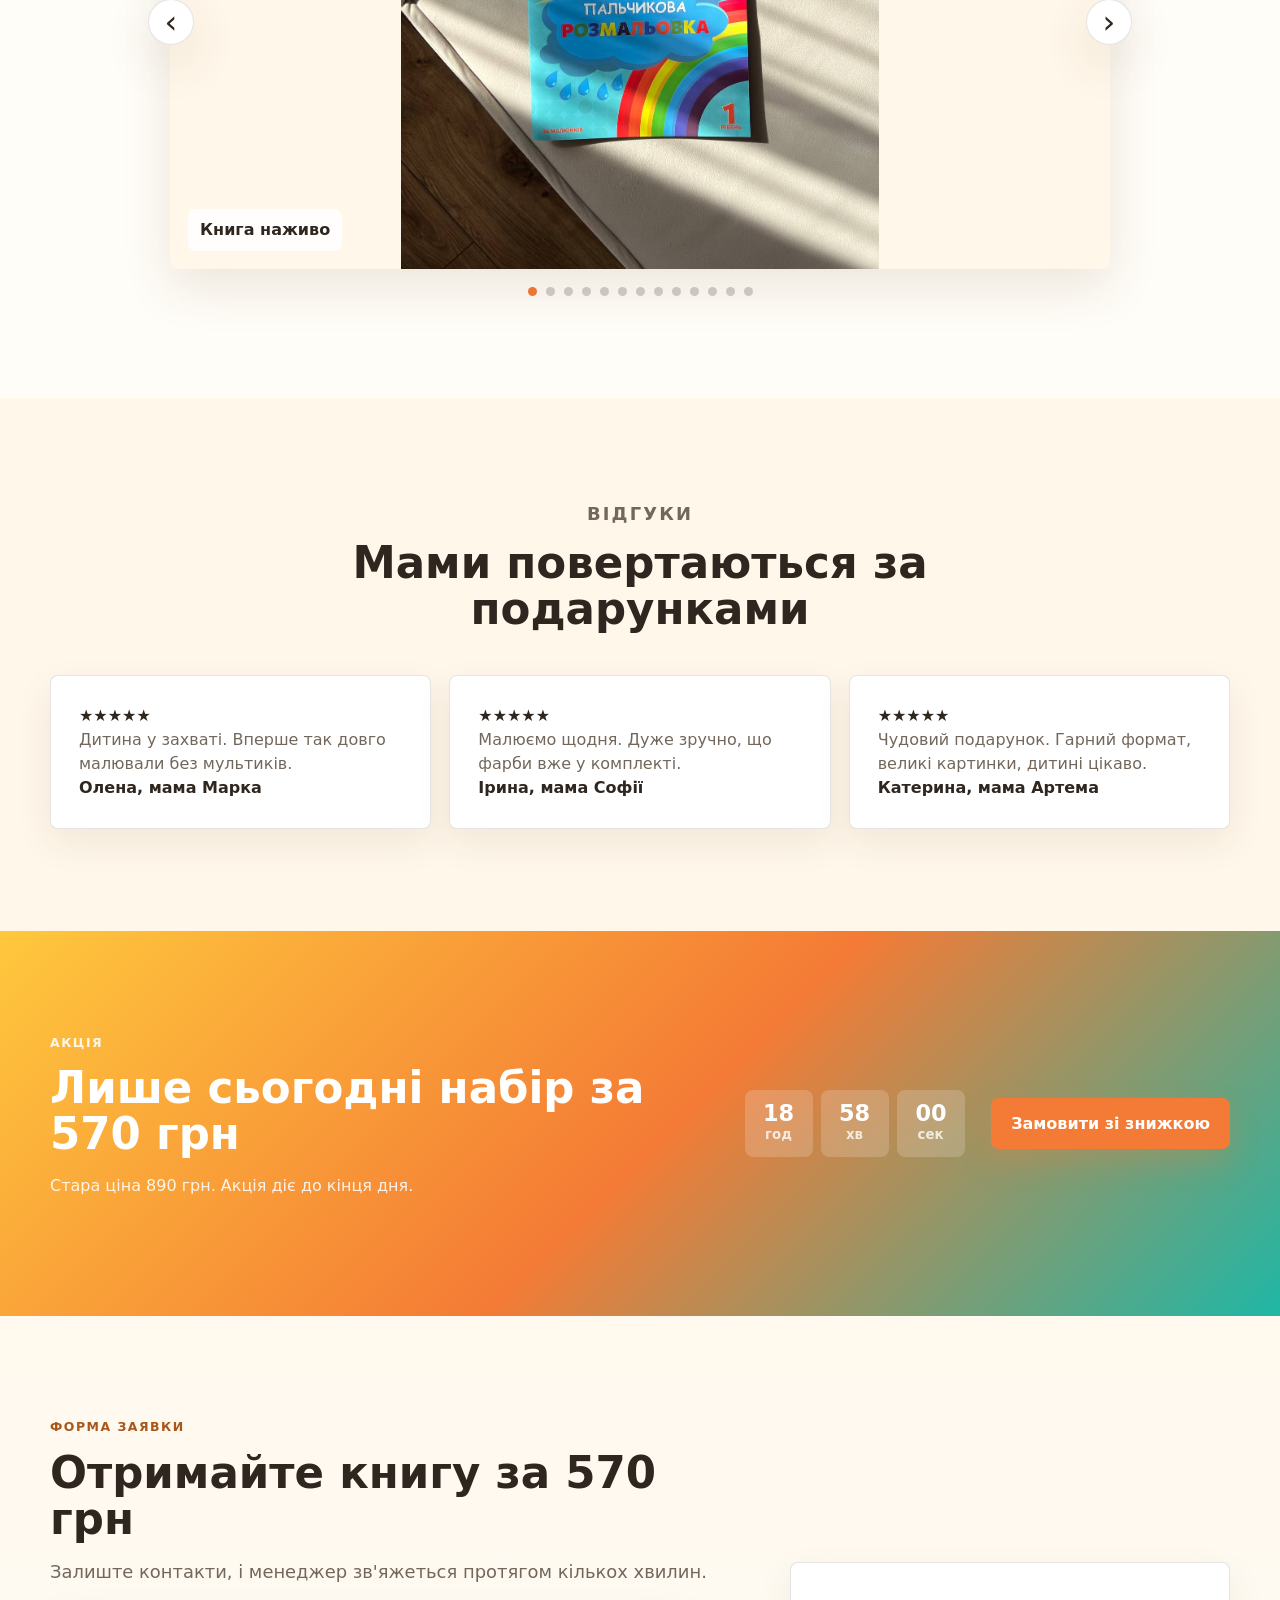
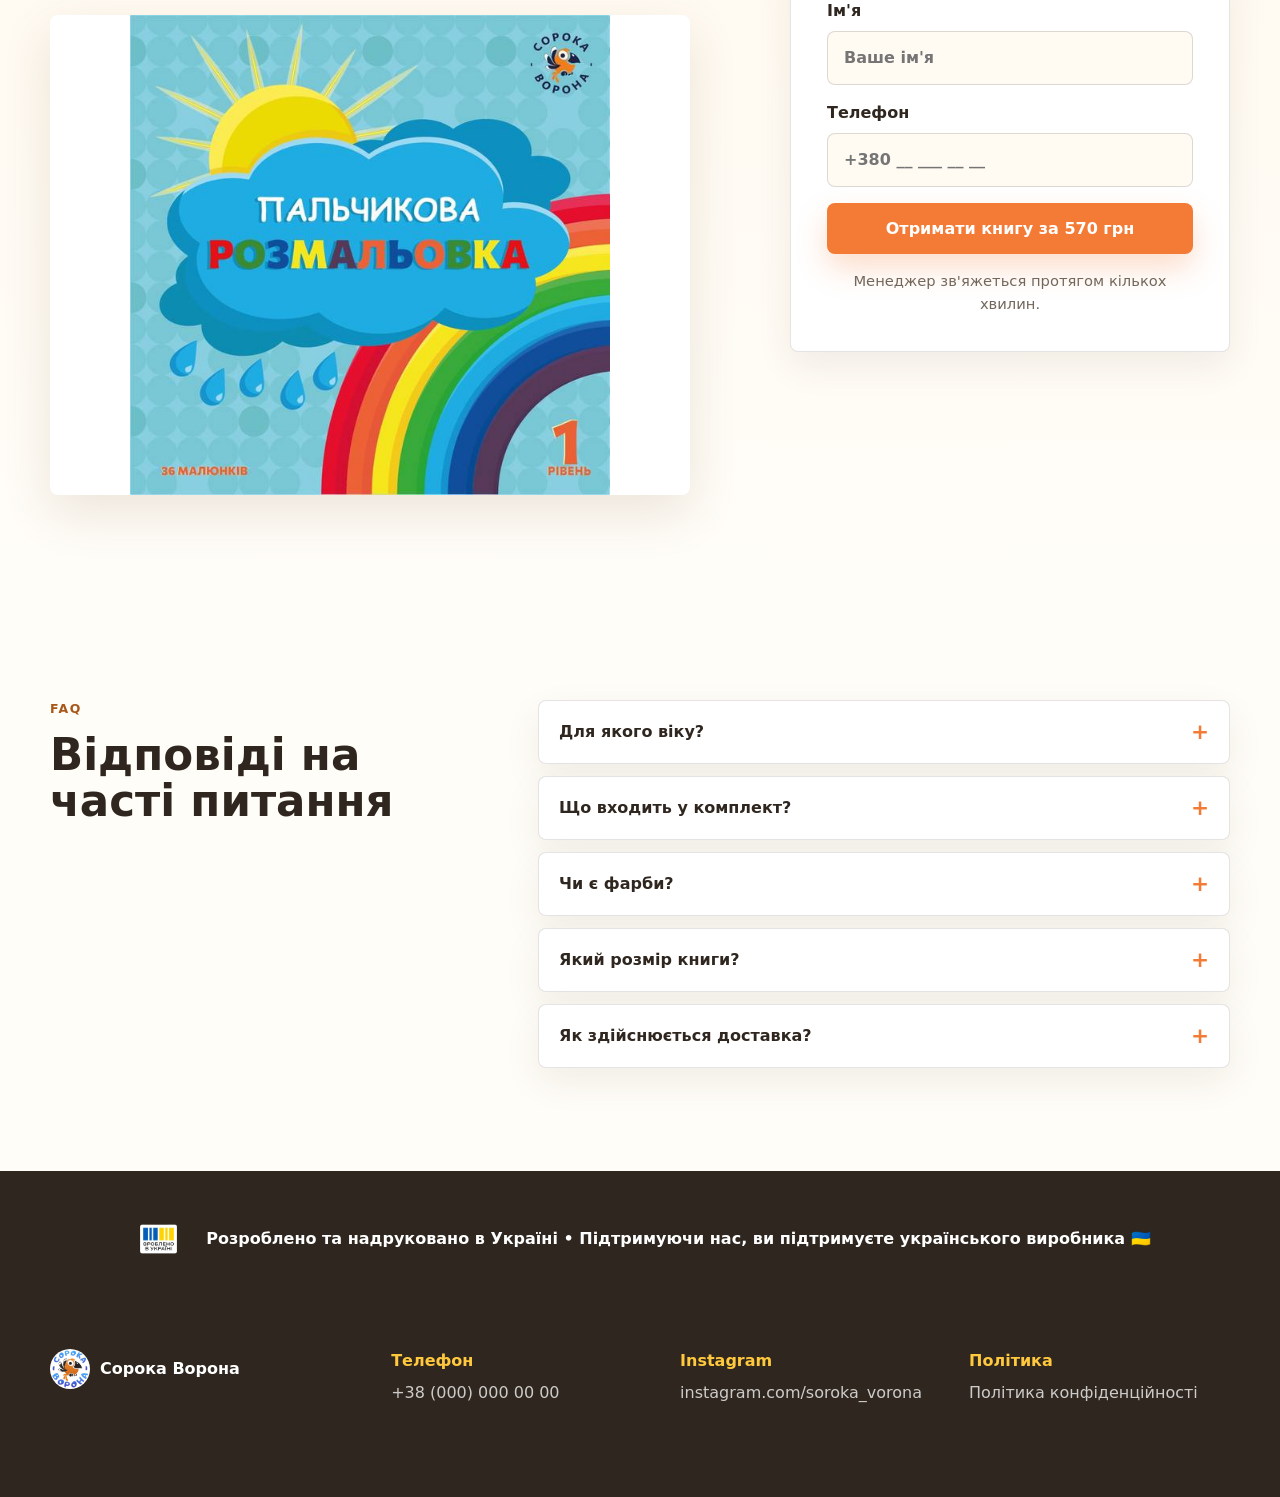
==== commit 7c46810d: "Update index.html" ====
--- a/index.html
+++ b/index.html
@@ -172,6 +172,14 @@
         </div>
       </section>
 
+      <section class="trust-strip trust-strip-icons" aria-label="Безпечні фарби">
+        <div class="container" style="display:flex;justify-content:center;gap:32px;flex-wrap:wrap;padding:18px 0;">
+          <div><strong>🎨 Сертифіковані фарби</strong></div>
+          <div><strong>💧 На водній основі</strong></div>
+          <div><strong>🧼 Легко змиваються</strong></div>
+        </div>
+      </section>
+
       <section class="section" id="needs">
         <div class="container">
           <div class="section-heading fade-up"><p class="eyebrow">Потреби</p><h2>Закриває те, що мами шукають щодня</h2></div>
@@ -210,32 +218,26 @@
             <article class="icon-card fade-up"><span class="icon">🧘</span><h3>Заспокоює</h3><p>Ритмічні рухи і яскравий результат допомагають дитині зосередитися.</p></article>
           </div>
         </div>
-
-      </section>
-
-      <section class="section section-warm" id="video-child">
+      </section>
+
+
+      <section class="section section-warm" id="child-video">
         <div class="container kit-layout">
           <div class="media-frame fade-up">
             <video poster="assets/video2-poster.jpg" preload="metadata" playsinline muted controls style="width:100%;border-radius:20px;">
-              <source src="assets/video2.mp4" type="video/mp4">
+              <source src="assets/video2.mp4" type="video/mp4"/>
             </video>
           </div>
-
           <div class="fade-up">
             <p class="eyebrow">Подивіться у дії</p>
             <h2>Як дитина із задоволенням малює пальчиками</h2>
-            <p class="section-text">
-              Лише кілька хвилин творчості — і малюк повністю захоплюється процесом.
-              Це чудовий спосіб розвивати моторику, уяву та проводити час без гаджетів.
-            </p>
-
+            <p class="section-text">Лише кілька хвилин творчості — і малюк повністю занурюється у процес. Це творчість, розвиток і живі емоції без гаджетів.</p>
             <ul class="check-list">
               <li>Розвиток дрібної моторики</li>
-              <li>Захоплює дитину з перших хвилин</li>
-              <li>Безпечні сертифіковані фарби</li>
-              <li>Без телефонів та мультиків</li>
+              <li>Захоплює з перших хвилин</li>
+              <li>Без гаджетів</li>
+              <li>Безпечні фарби</li>
             </ul>
-
             <a class="button primary" href="#order">Замовити зараз</a>
           </div>
         </div>
@@ -321,6 +323,13 @@
       </section>
     </main>
 
+    <section class="trust-strip" aria-label="Зроблено в Україні">
+      <div class="container" style="display:flex;align-items:center;justify-content:center;gap:18px;padding:18px 0;flex-wrap:wrap;">
+        <img src="assets/made-in-ukraine.png" alt="Зроблено в Україні" style="height:48px;width:auto;">
+        <div style="font-weight:600;">Розроблено та надруковано в Україні • Підтримуючи нас, ви підтримуєте українського виробника 🇺🇦</div>
+      </div>
+    </section>
+
     <footer class="site-footer">
       <div class="container footer-grid">
         <a class="brand" href="#top" aria-label="Сорока Ворона">
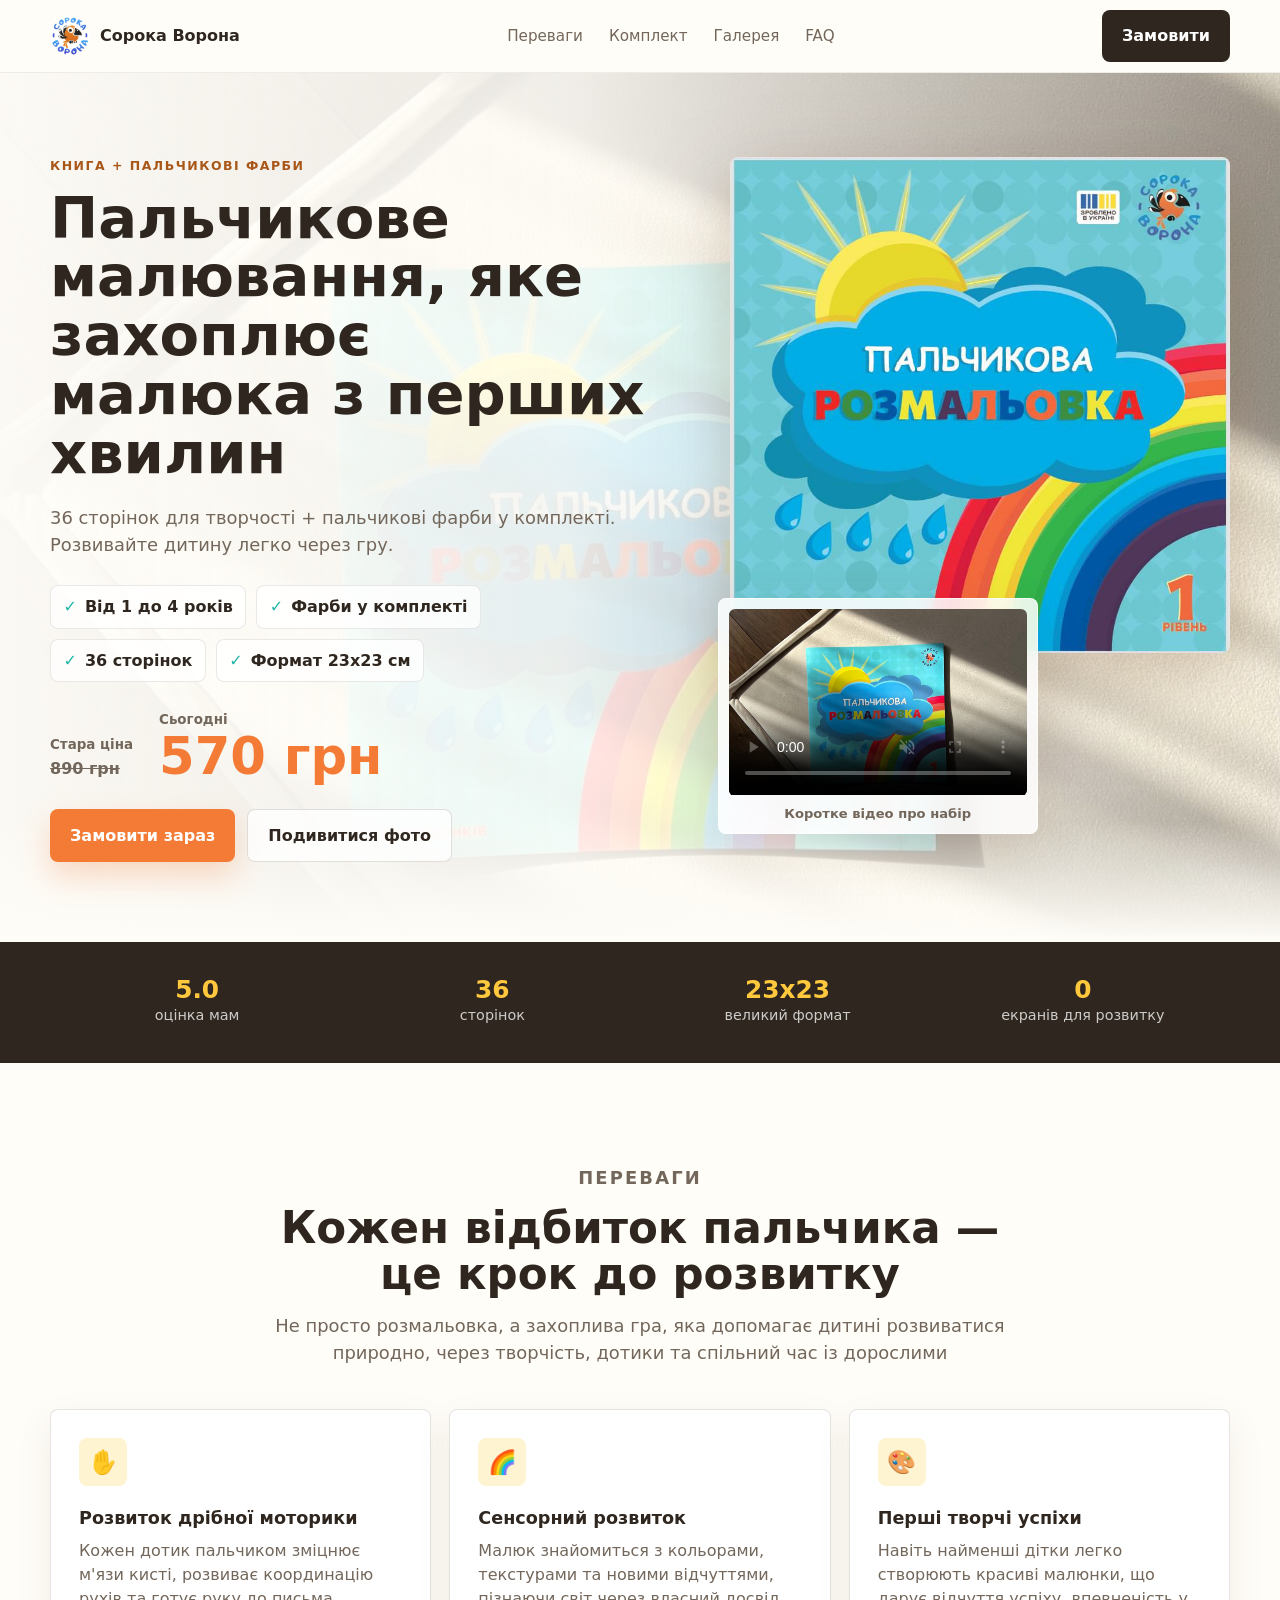
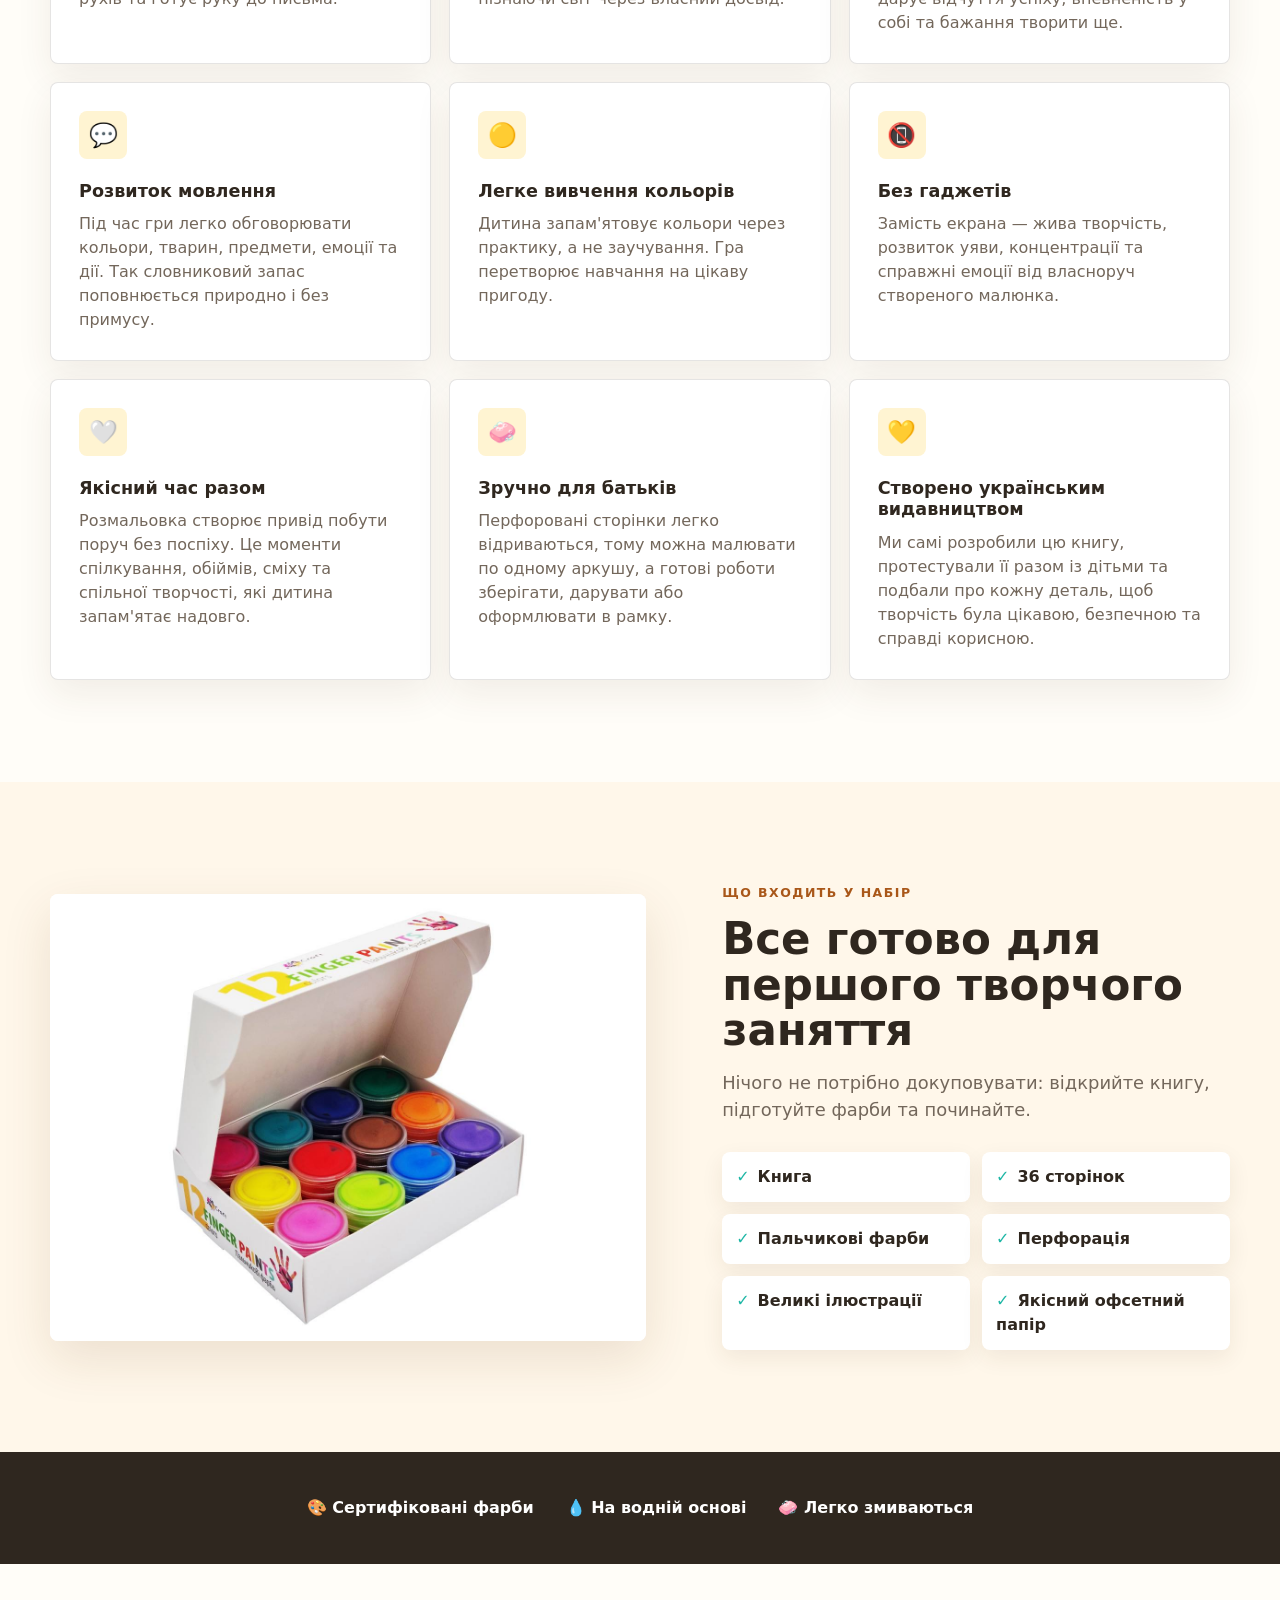
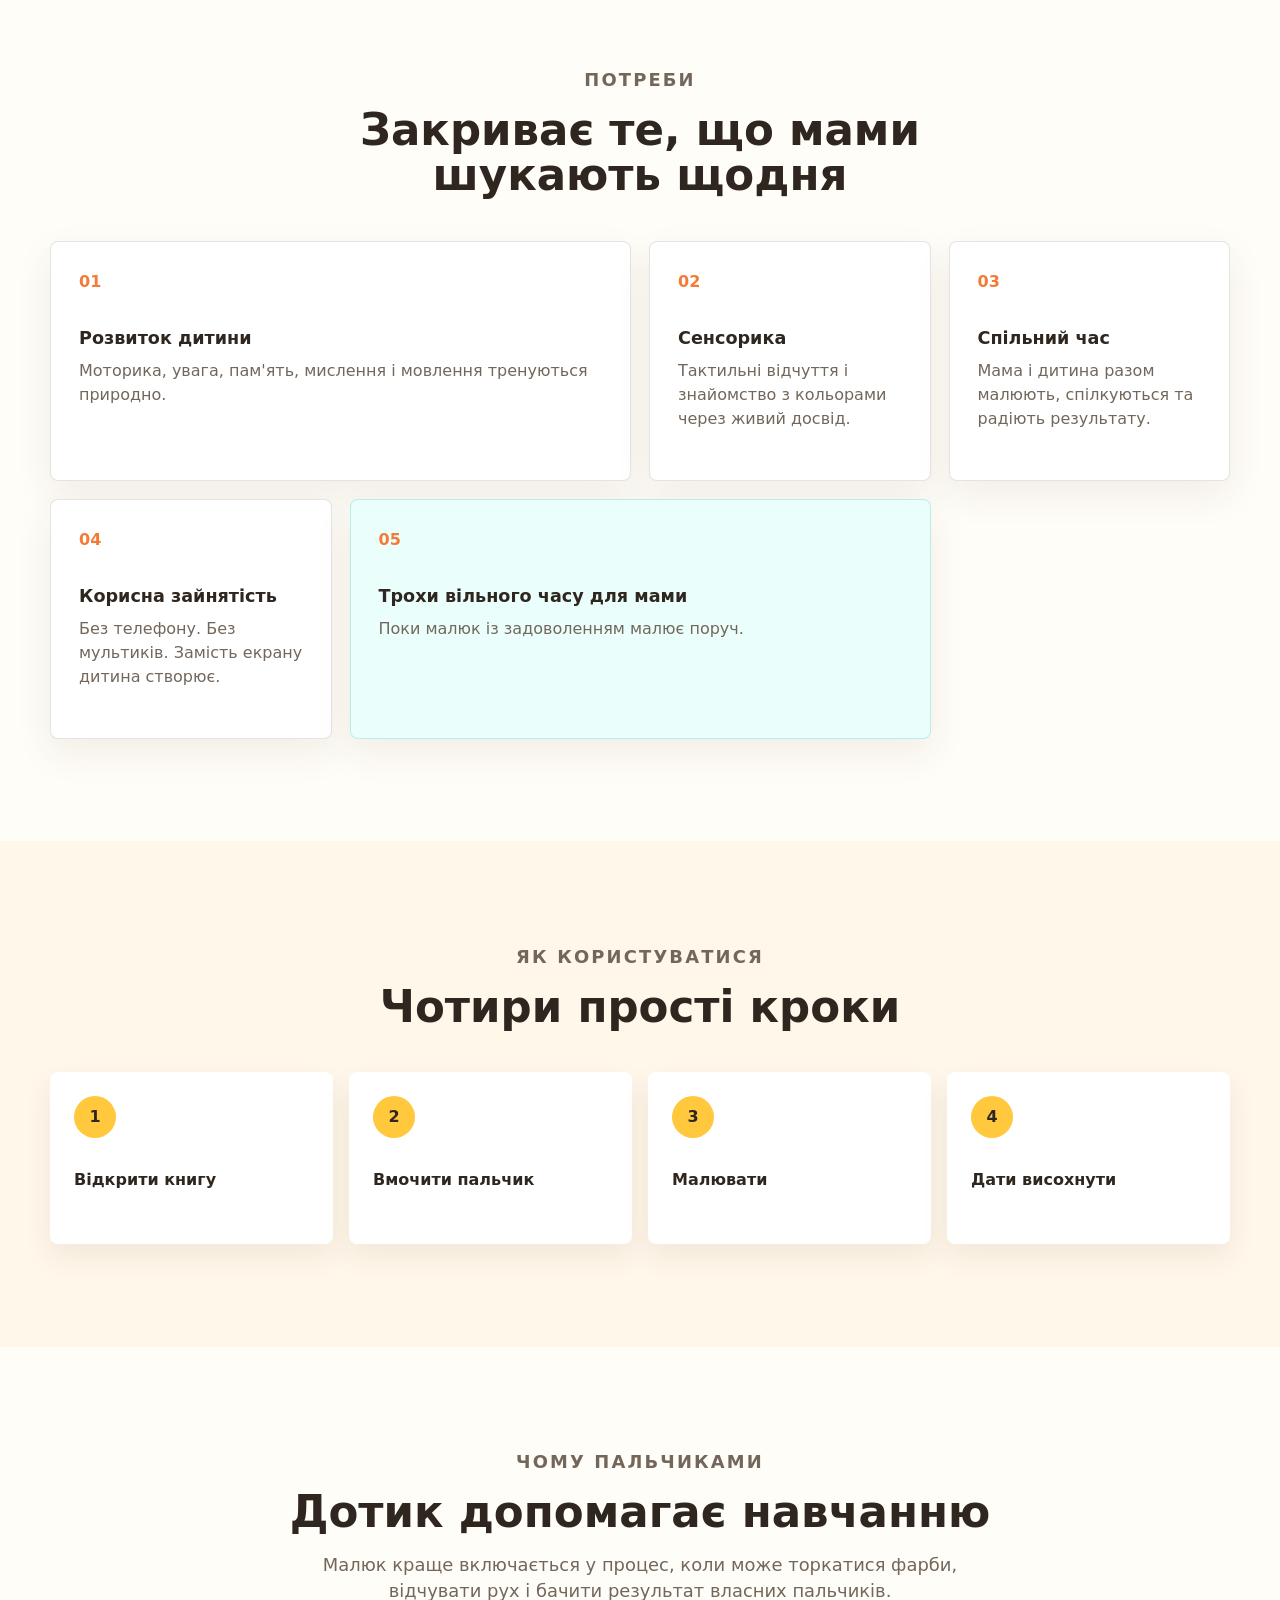
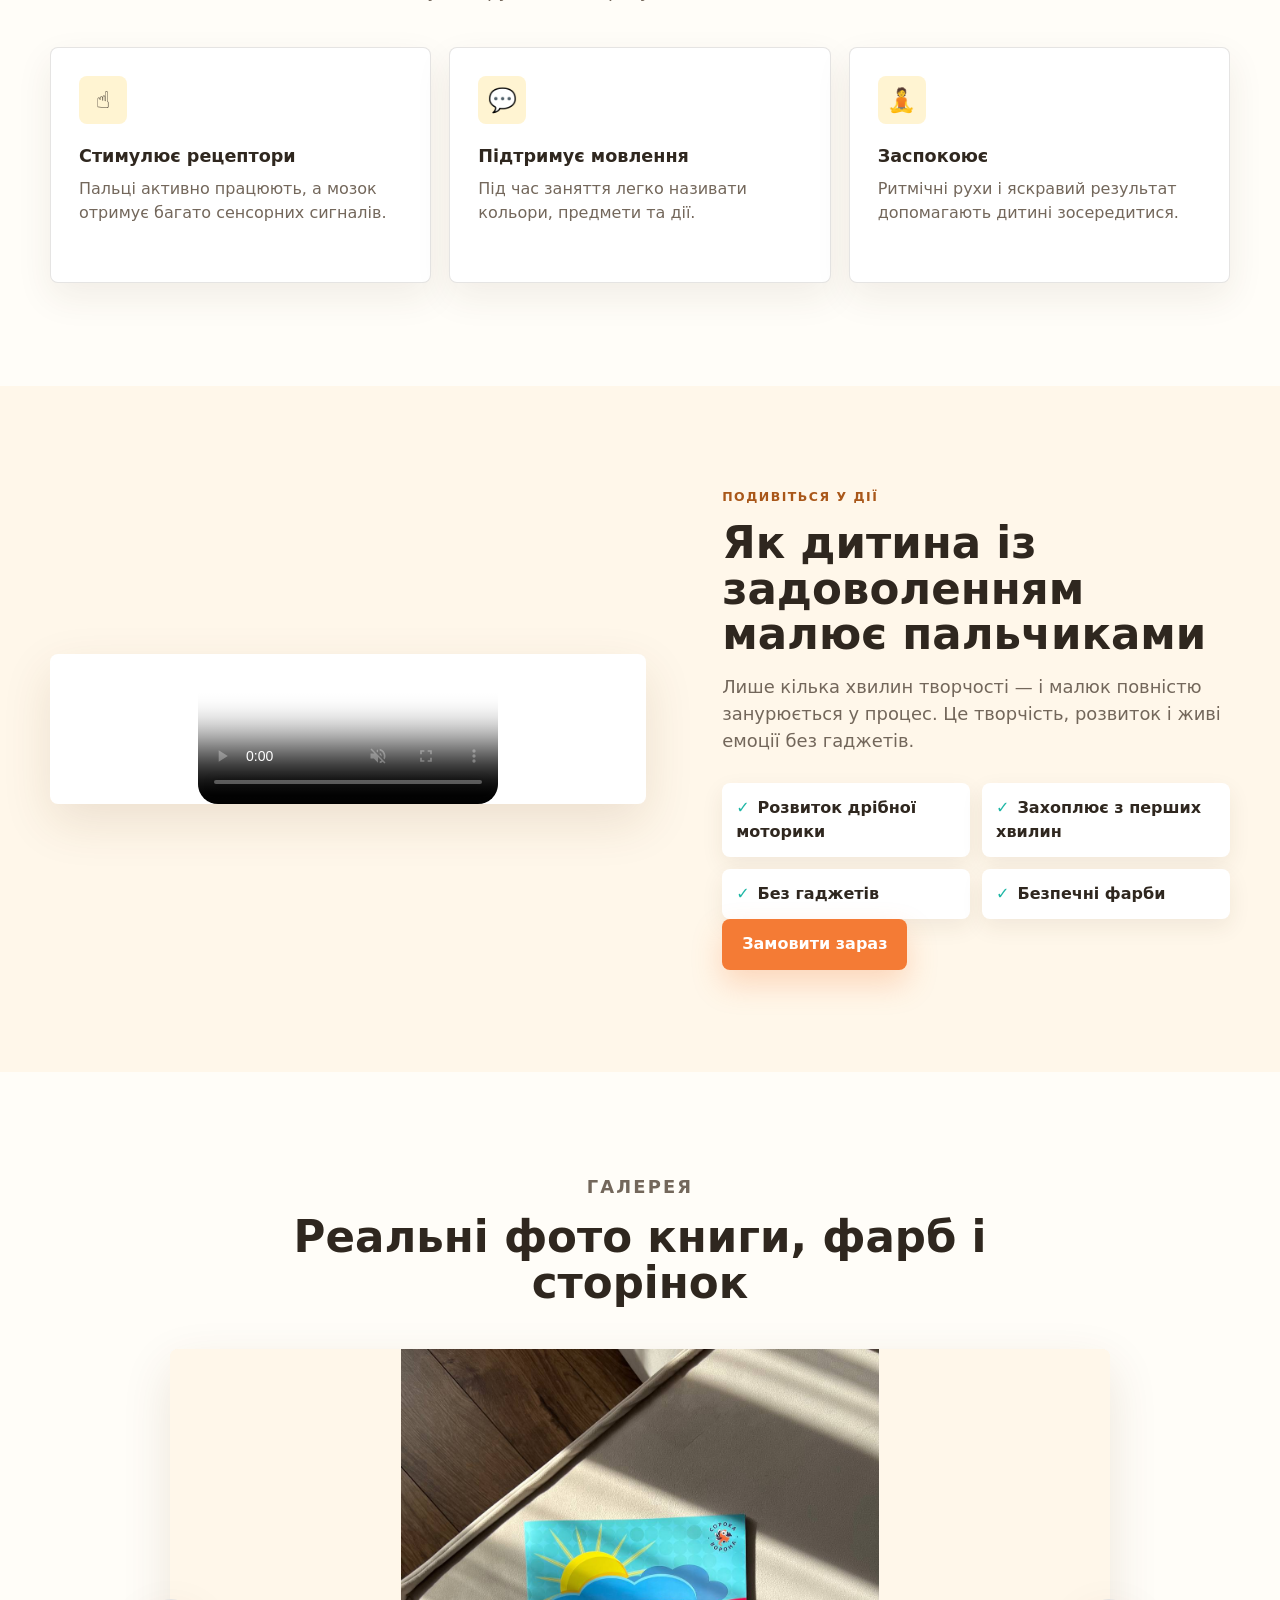
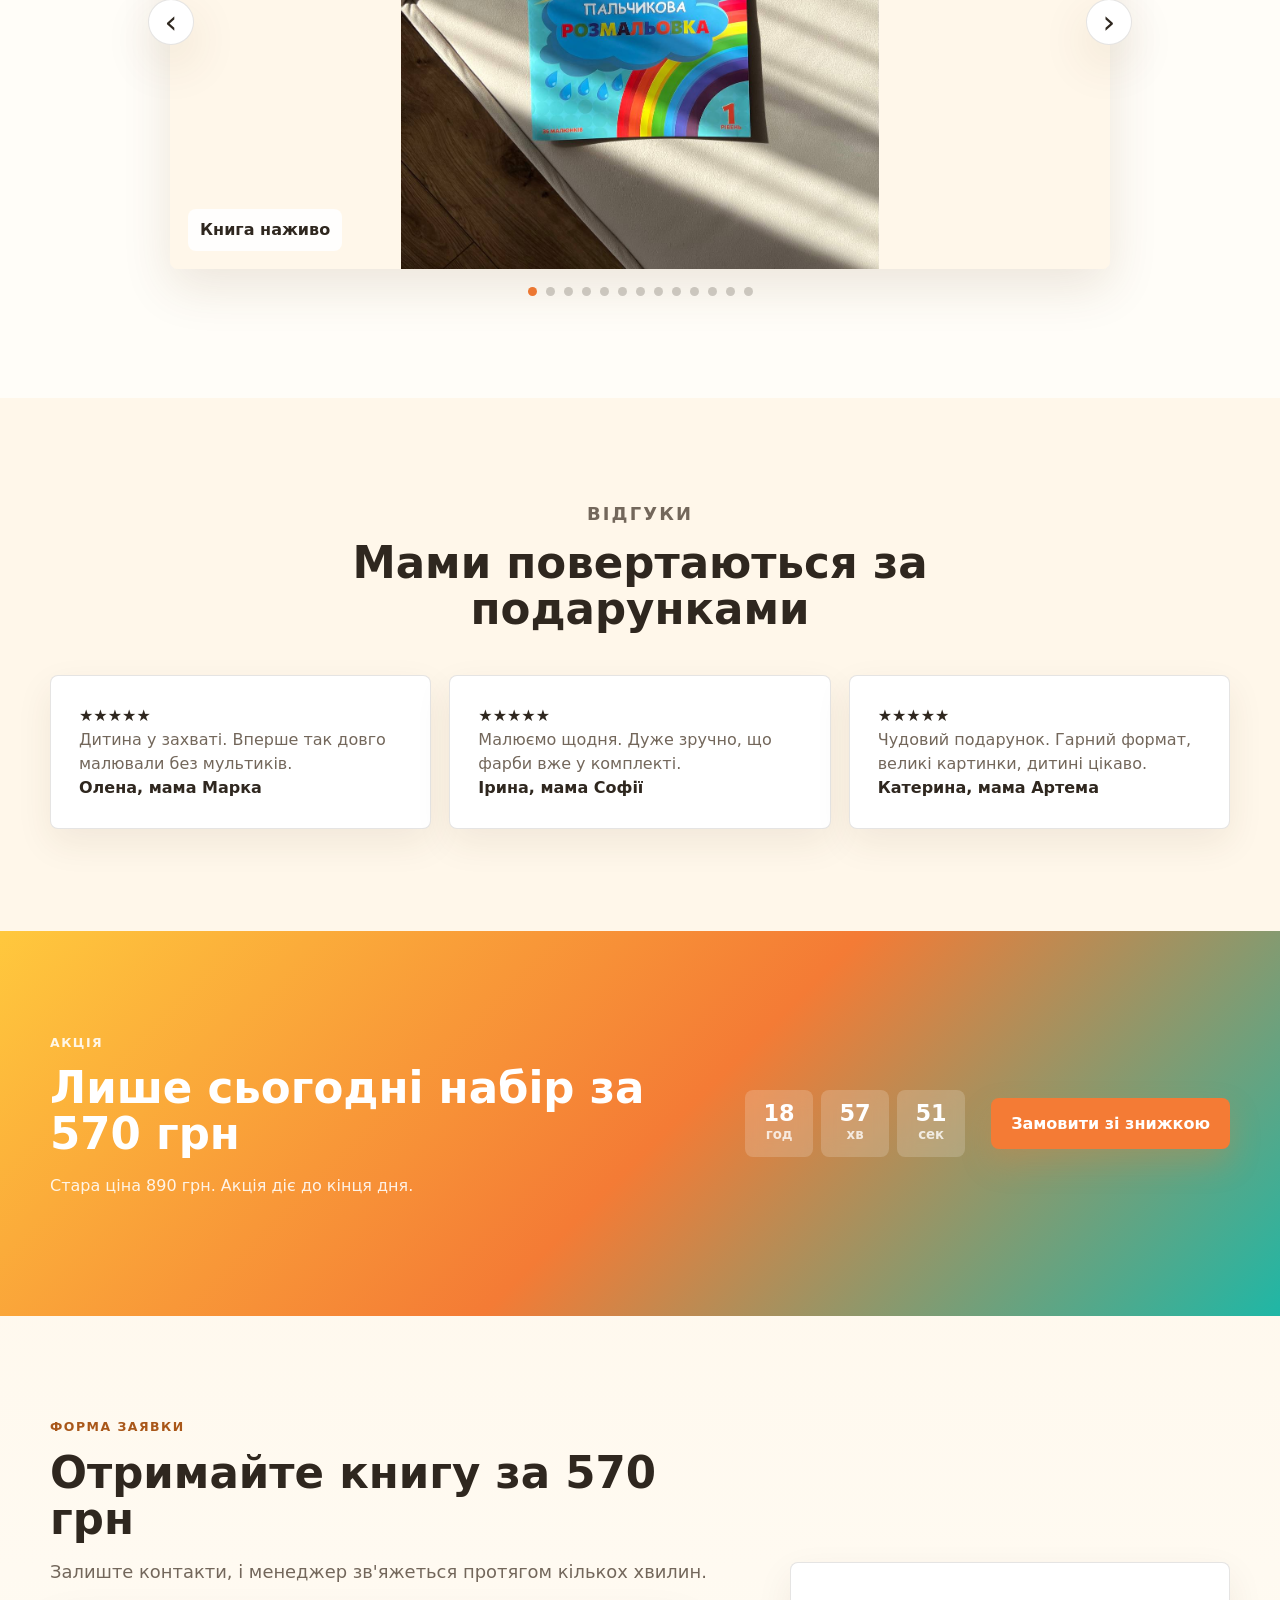
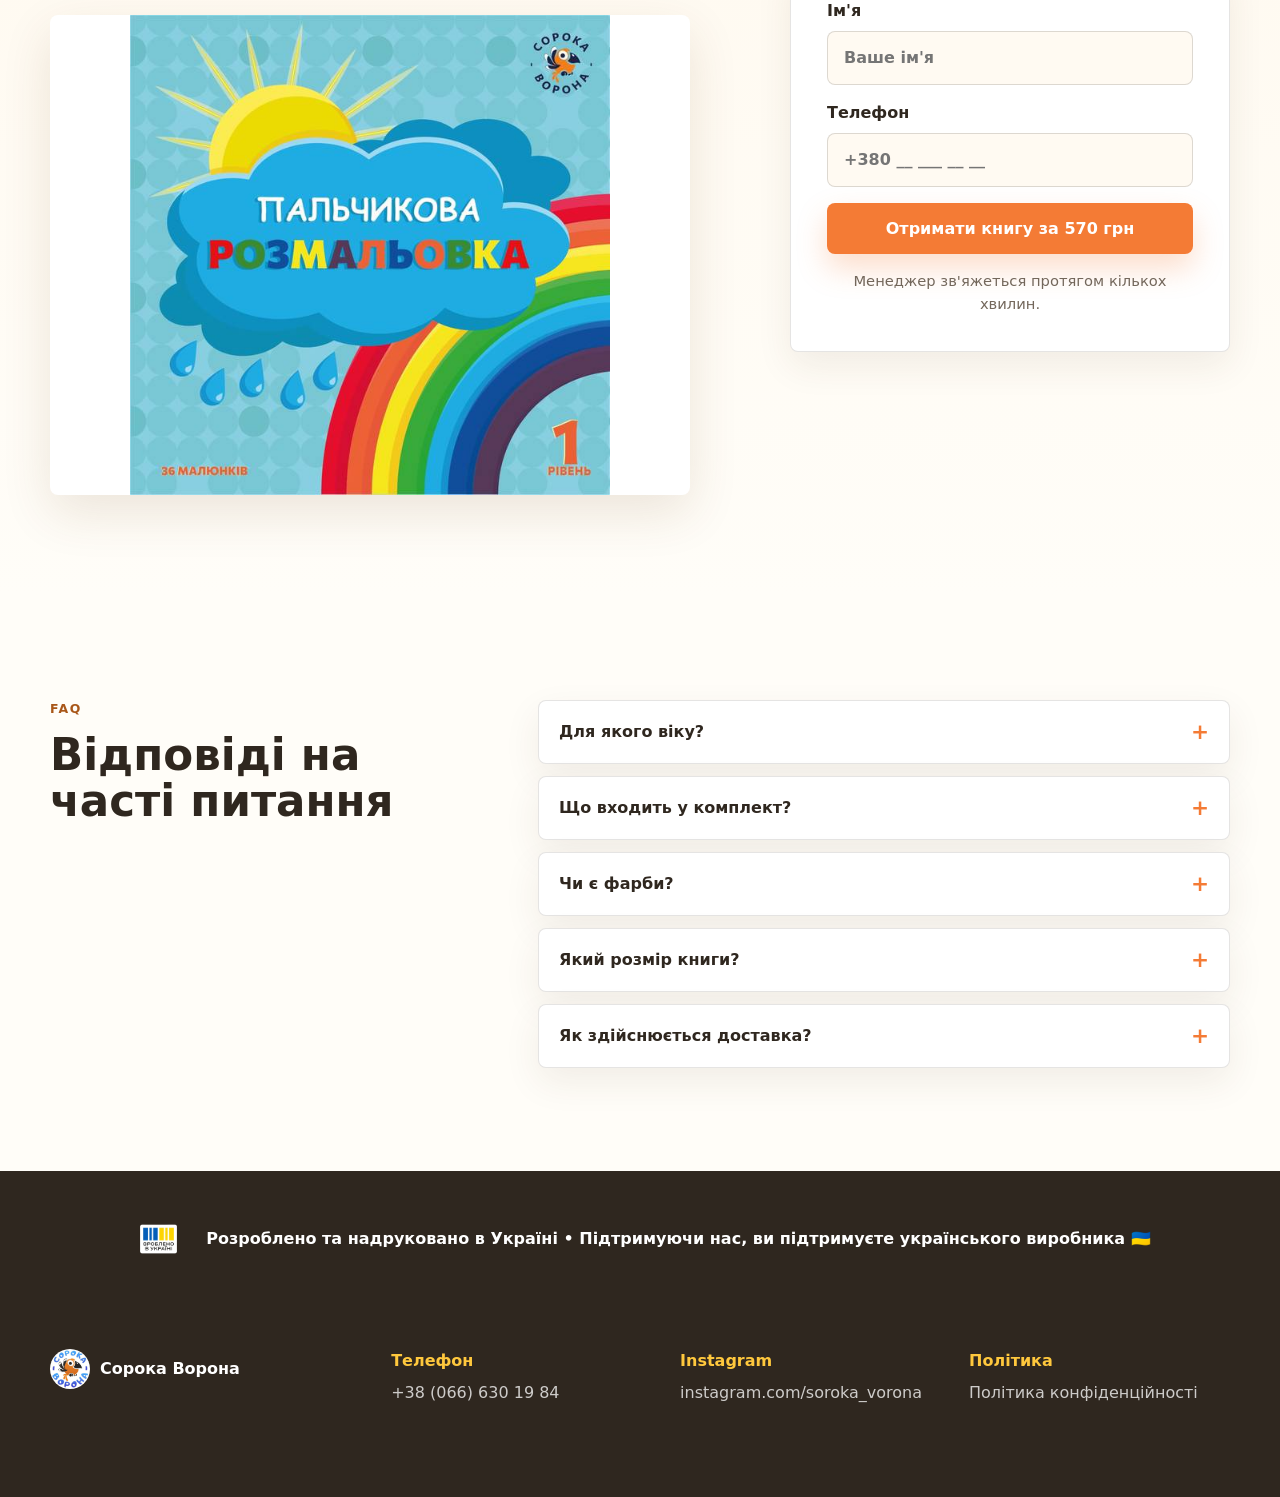
==== commit 2e847e64: "Update index.html" ====
--- a/index.html
+++ b/index.html
@@ -63,7 +63,7 @@
     <header class="site-header">
       <div class="container header-inner">
         <a class="brand" href="#top" aria-label="Сорока Ворона">
-          <img src="assets/logo.jpg" alt="" width="48" height="48" />
+          <img src="assets/logo.jpg" alt="logo" width="48" height="48" />
           <span>Сорока Ворона</span>
         </a>
         <nav class="desktop-nav" aria-label="Основна навігація">
@@ -125,7 +125,7 @@
         <div class="container trust-grid">
           <div><strong>5.0</strong><span>оцінка мам</span></div>
           <div><strong>36</strong><span>сторінок</span></div>
-          <div><strong>25x25</strong><span>великий формат</span></div>
+          <div><strong>23x23</strong><span>великий формат</span></div>
           <div><strong>0</strong><span>екранів для розвитку</span></div>
         </div>
       </section>
@@ -224,9 +224,15 @@
       <section class="section section-warm" id="child-video">
         <div class="container kit-layout">
           <div class="media-frame fade-up">
-            <video poster="assets/video2-poster.jpg" preload="metadata" playsinline muted controls style="width:100%;border-radius:20px;">
-              <source src="assets/video2.mp4" type="video/mp4"/>
-            </video>
+           <video
+    poster="assets/video2-poster.jpg"
+    preload="metadata"
+    playsinline
+    muted
+    controls
+    style="max-height:600px;width:auto;max-width:100%;border-radius:20px;display:block;margin:auto;">
+    <source src="assets/video2.mp4" type="video/mp4">
+</video>
           </div>
           <div class="fade-up">
             <p class="eyebrow">Подивіться у дії</p>
@@ -313,10 +319,10 @@
         <div class="container faq-layout">
           <div class="fade-up"><p class="eyebrow">FAQ</p><h2>Відповіді на часті питання</h2></div>
           <div class="faq-list fade-up">
-            <details><summary>Для якого віку?</summary><p>Для дітей від 1 до 3 років під наглядом дорослих.</p></details>
+            <details><summary>Для якого віку?</summary><p>Для дітей від 1 до 4 років під наглядом дорослих.</p></details>
             <details><summary>Що входить у комплект?</summary><p>Книга, 36 сторінок, пальчикові фарби, перфорація та великі ілюстрації.</p></details>
             <details><summary>Чи є фарби?</summary><p>Так, пальчикові фарби входять у набір.</p></details>
-            <details><summary>Який розмір книги?</summary><p>Великий формат 25x25 см.</p></details>
+            <details><summary>Який розмір книги?</summary><p>Великий формат 23x23 см.</p></details>
             <details><summary>Як здійснюється доставка?</summary><p>Після заявки менеджер уточнить адресу та запропонує зручний спосіб доставки.</p></details>
           </div>
         </div>
@@ -336,7 +342,7 @@
           <img src="assets/logo.jpg" alt="" width="40" height="40" />
           <span>Сорока Ворона</span>
         </a>
-        <div><strong>Телефон</strong><a href="tel:+380000000000">+38 (000) 000 00 00</a></div>
+        <div><strong>Телефон</strong><a href="tel:+380666301984">+38 (066) 630 19 84</a></div>
         <div><strong>Instagram</strong><a href="https://instagram.com/" rel="noopener">instagram.com/soroka_vorona</a></div>
         <div><strong>Політика</strong><a href="privacy.html">Політика конфіденційності</a></div>
       </div>
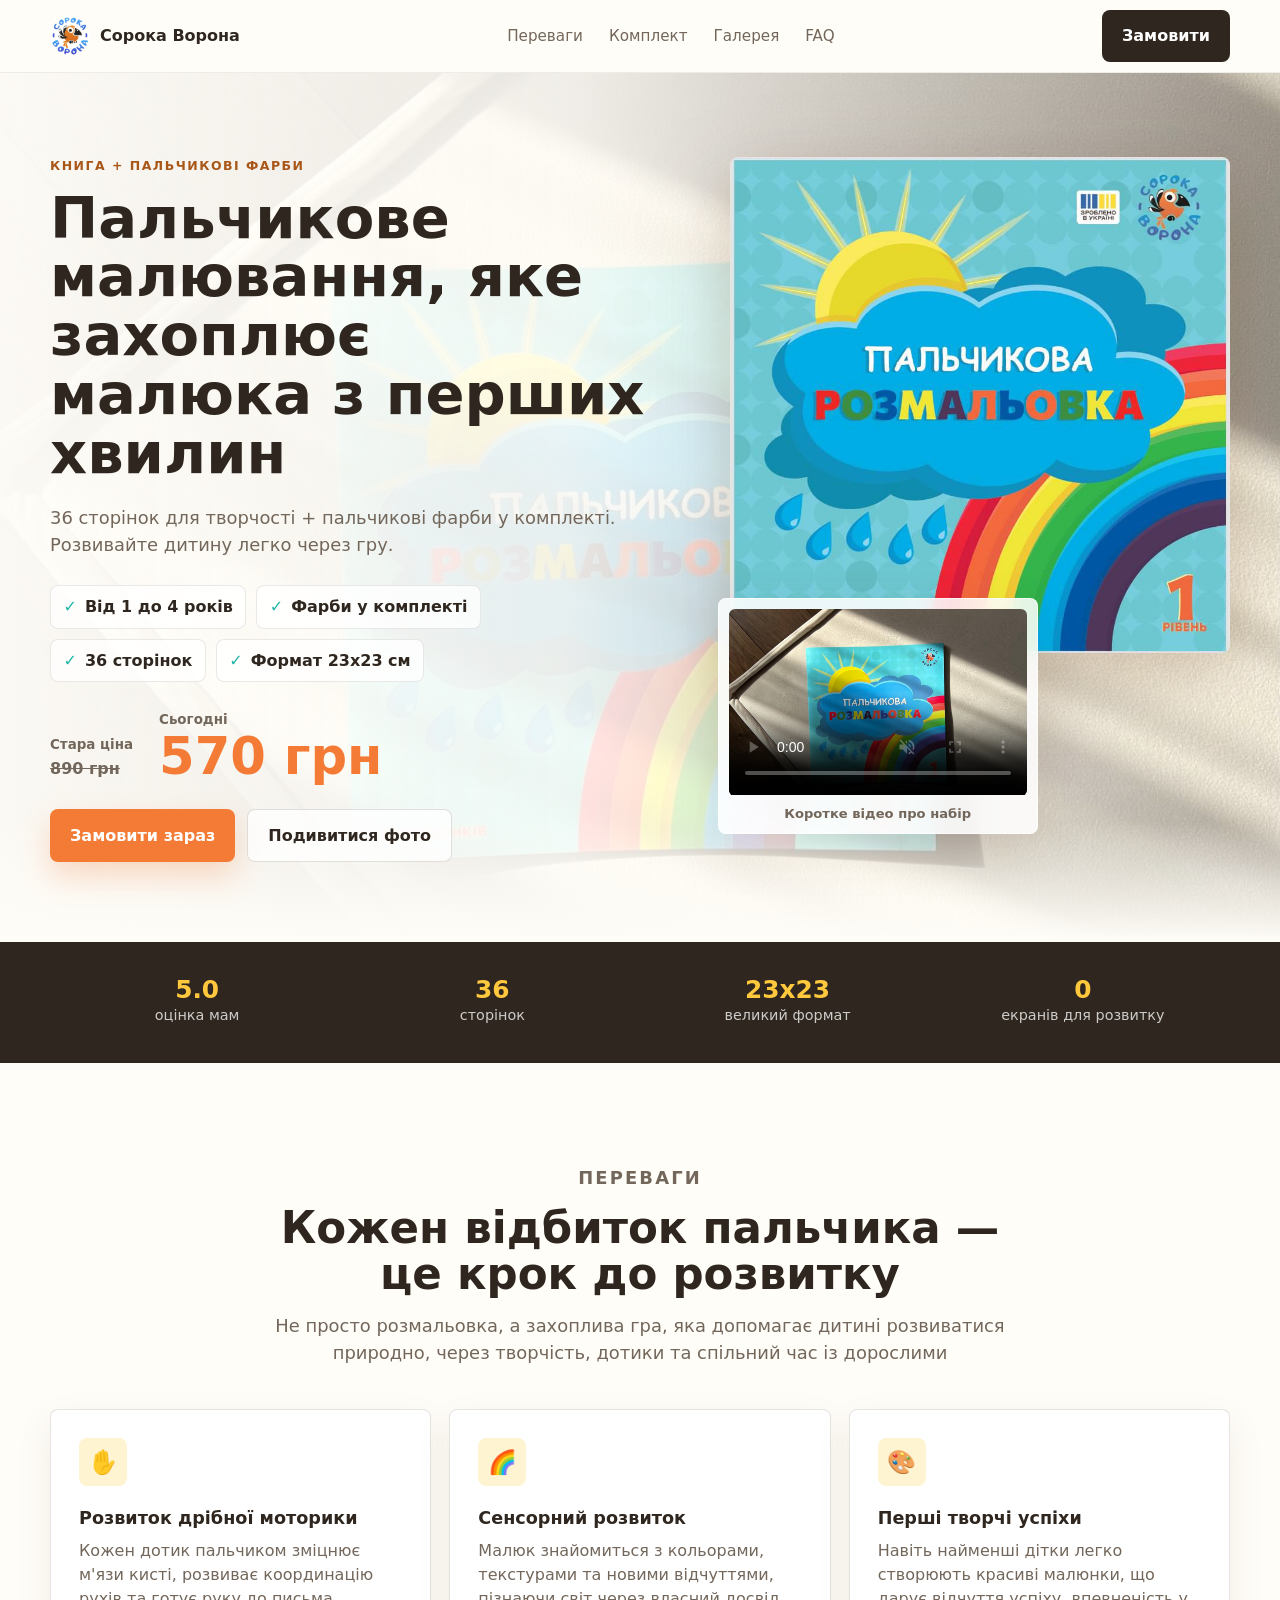
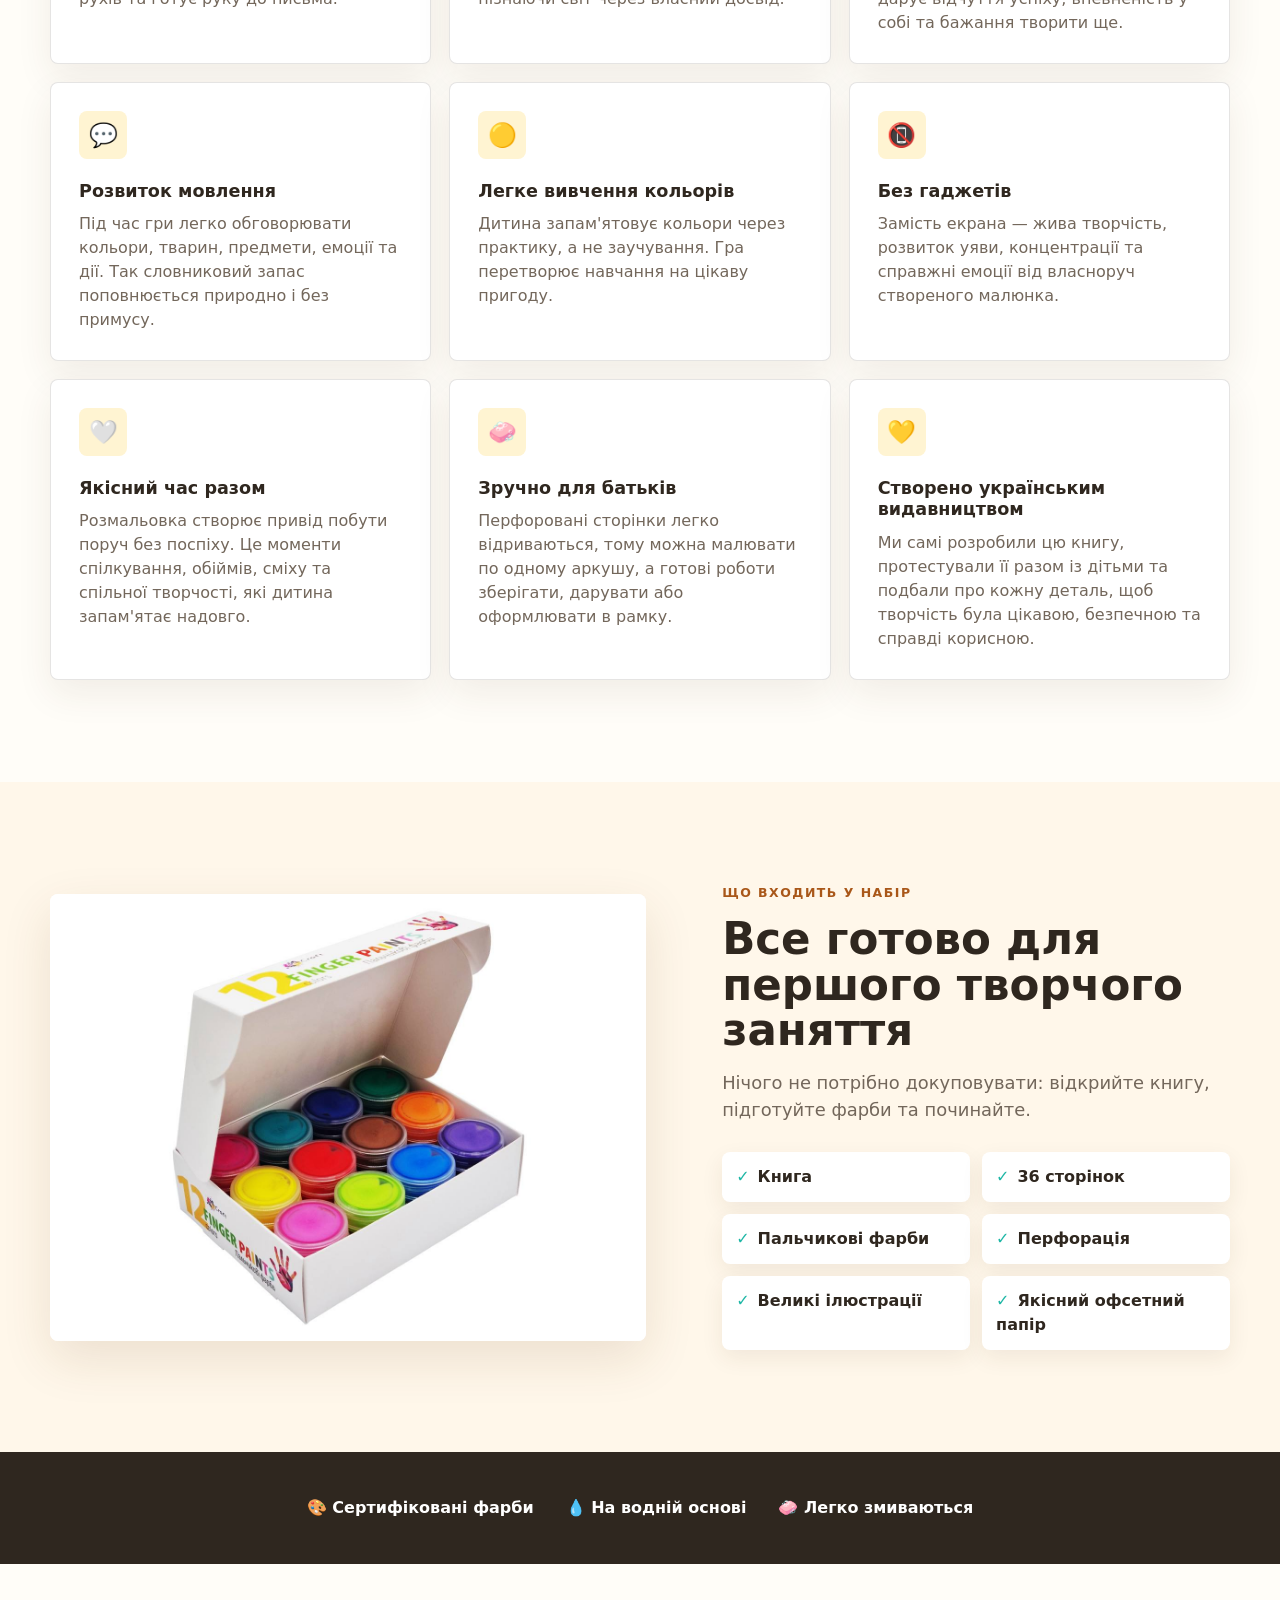
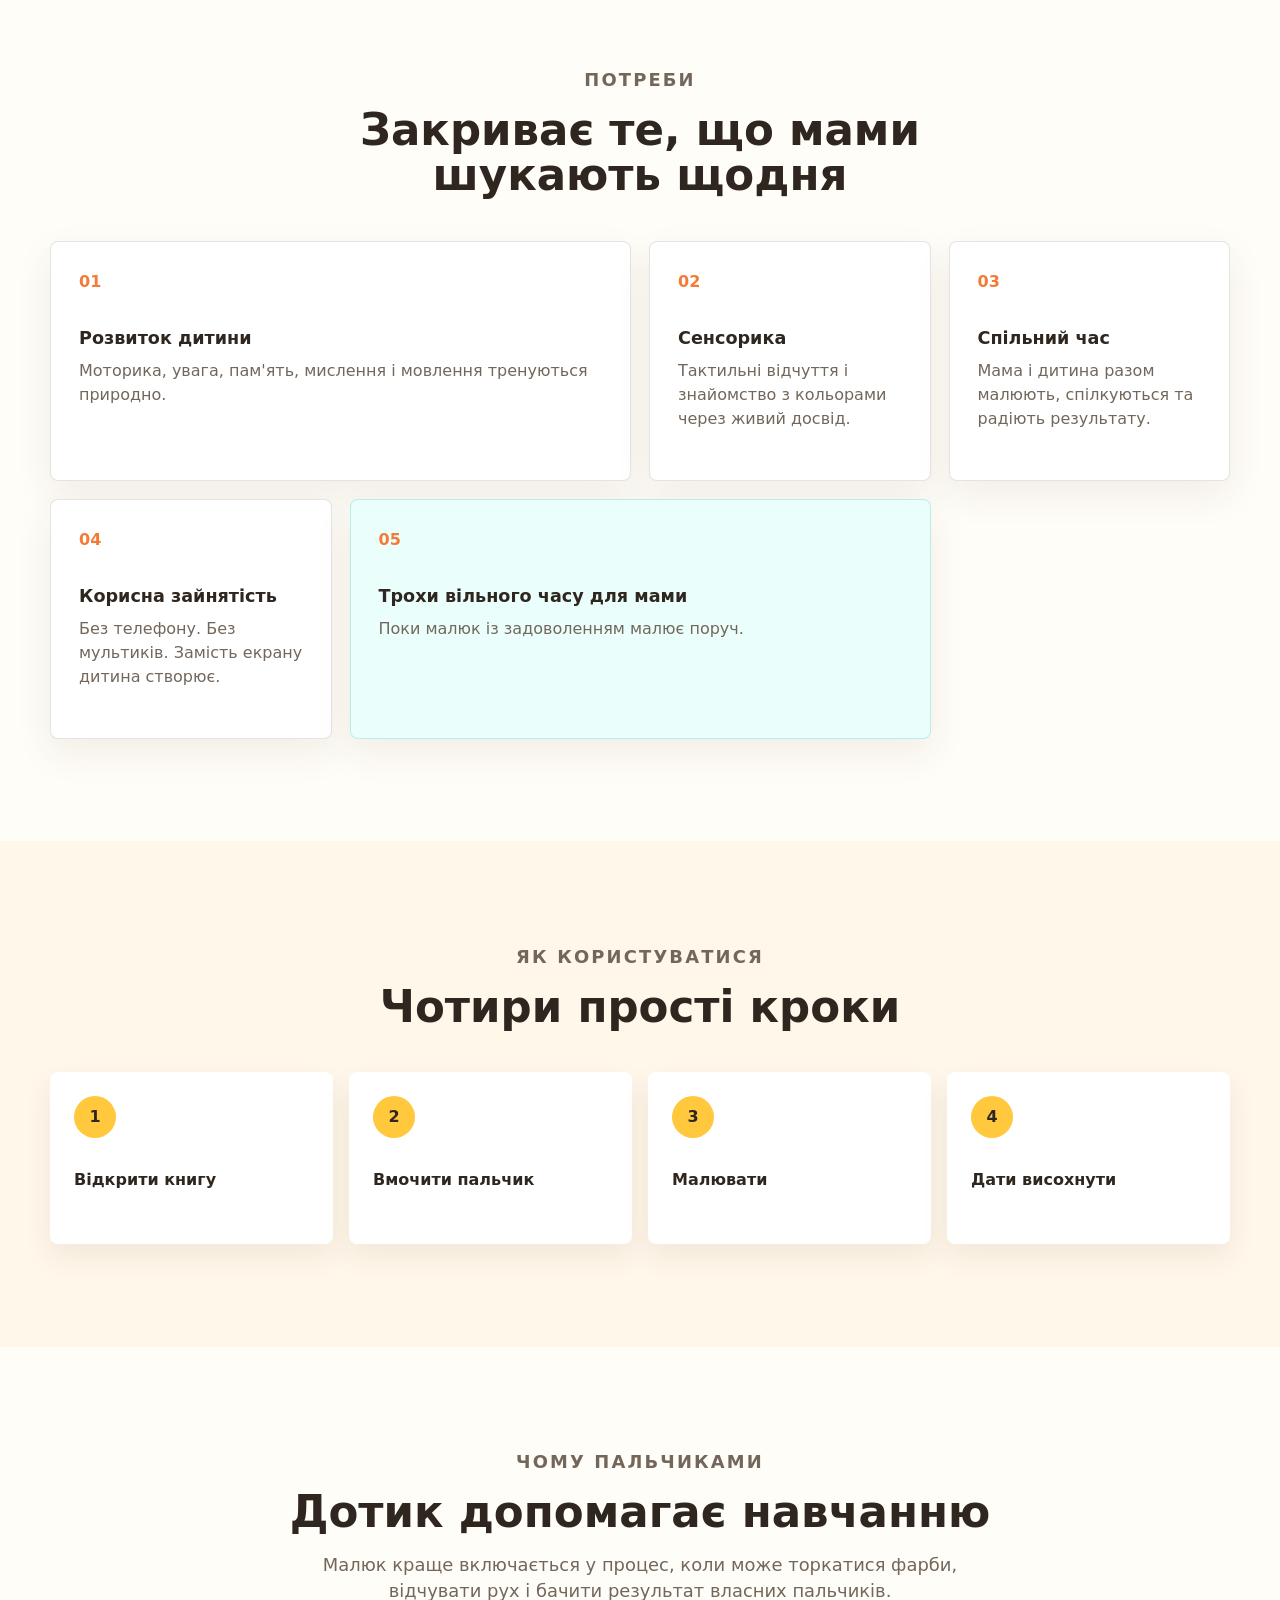
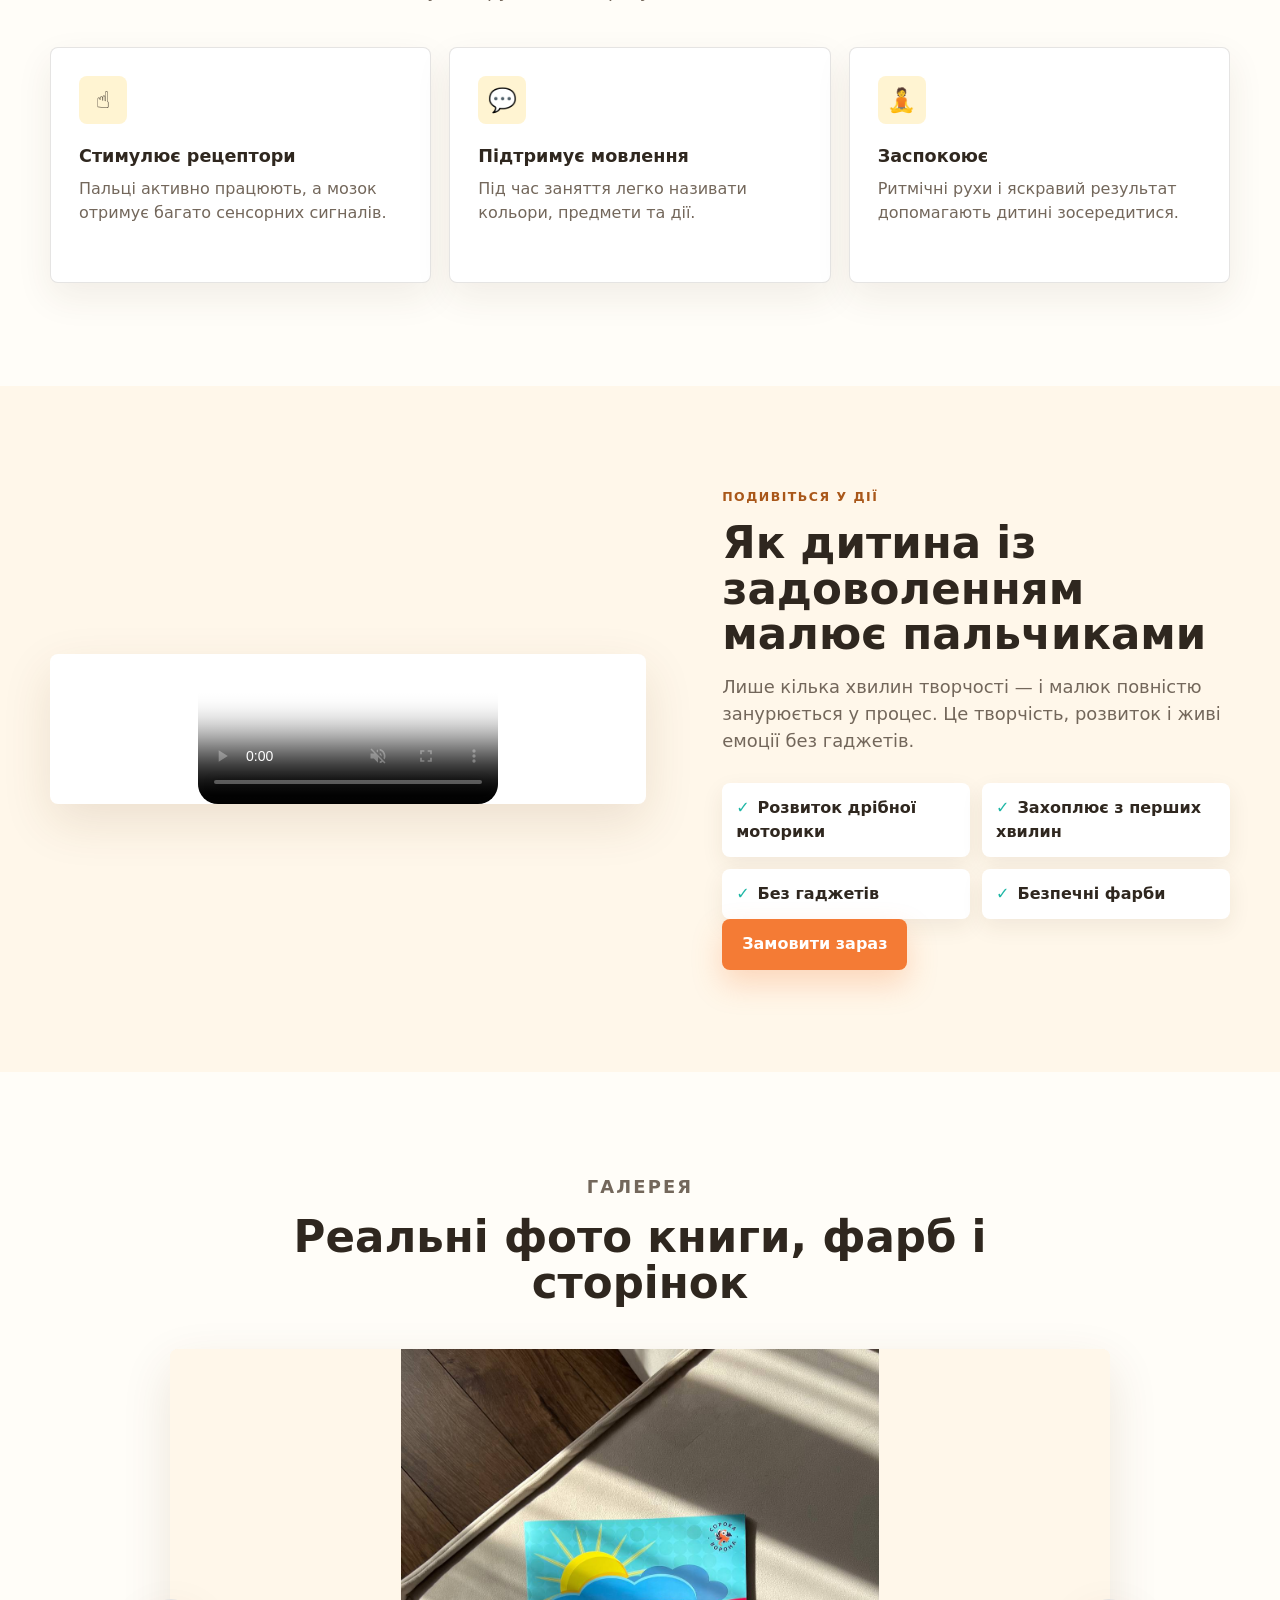
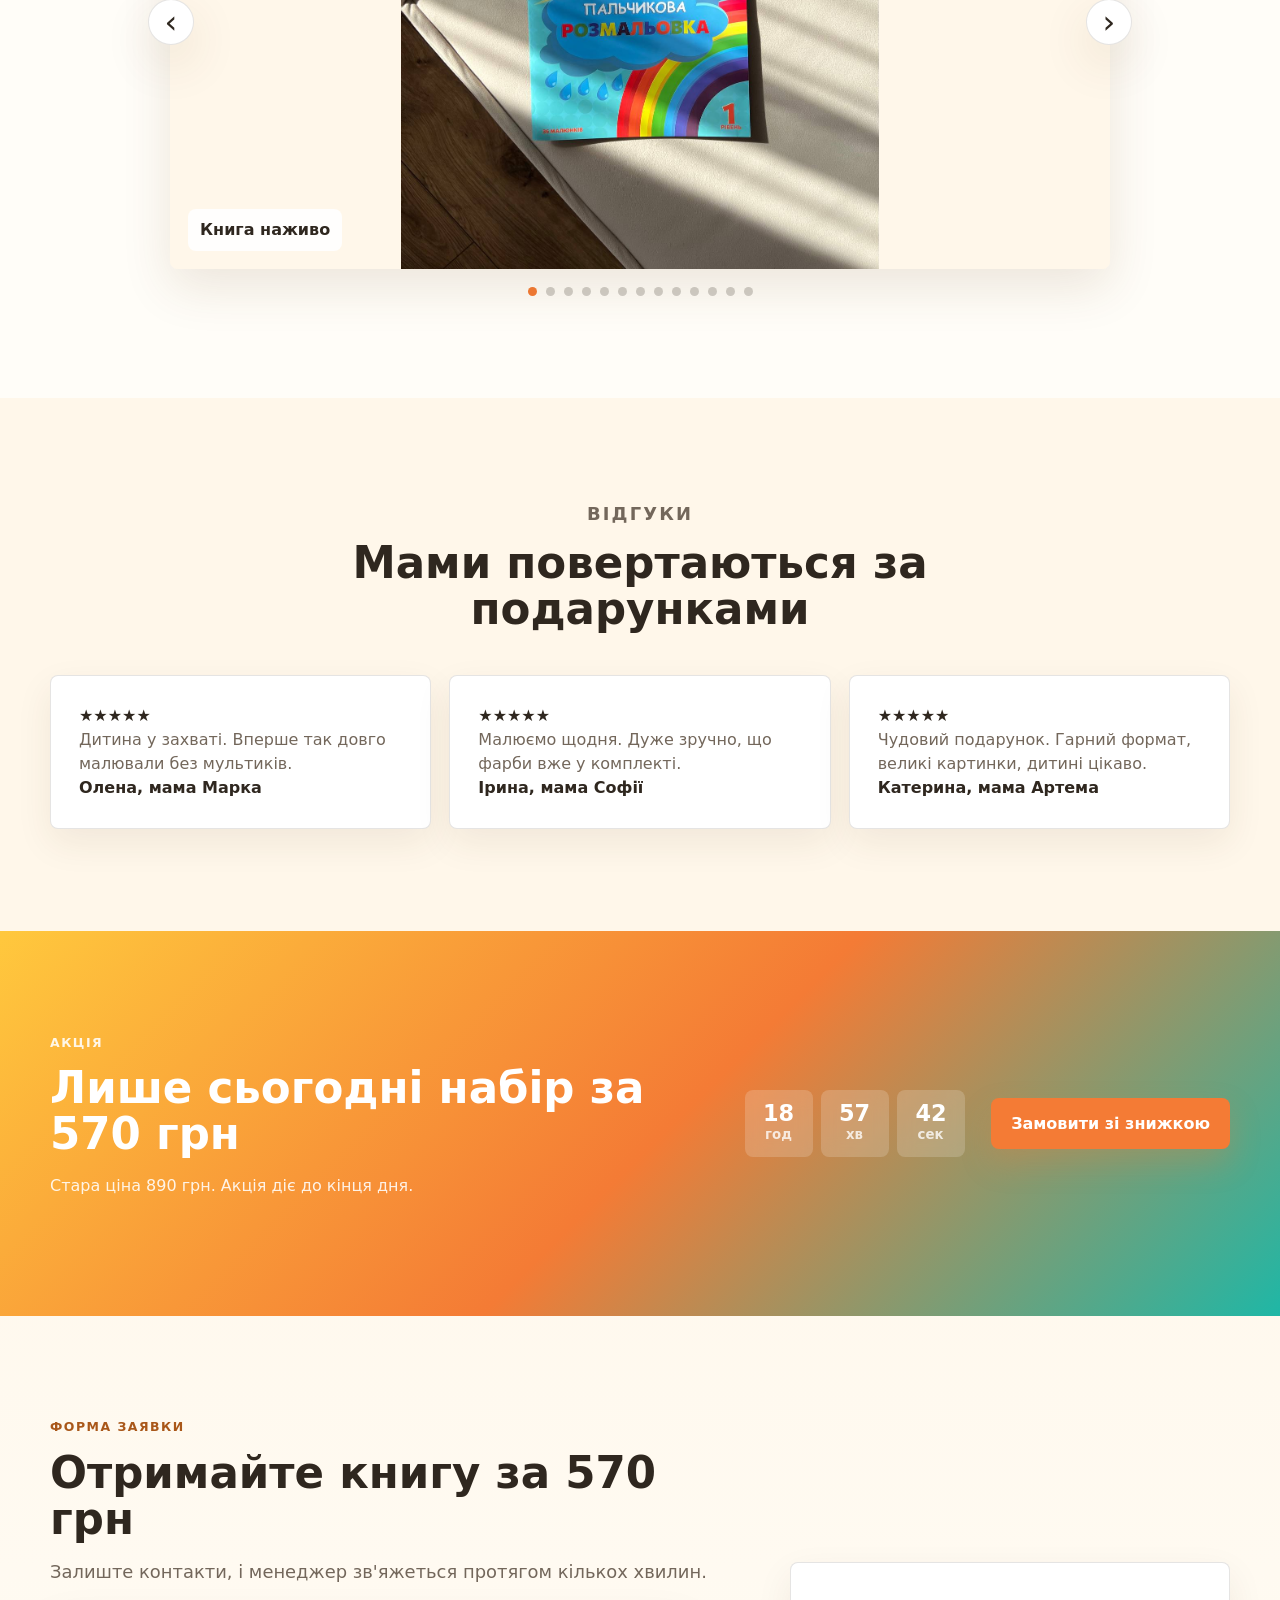
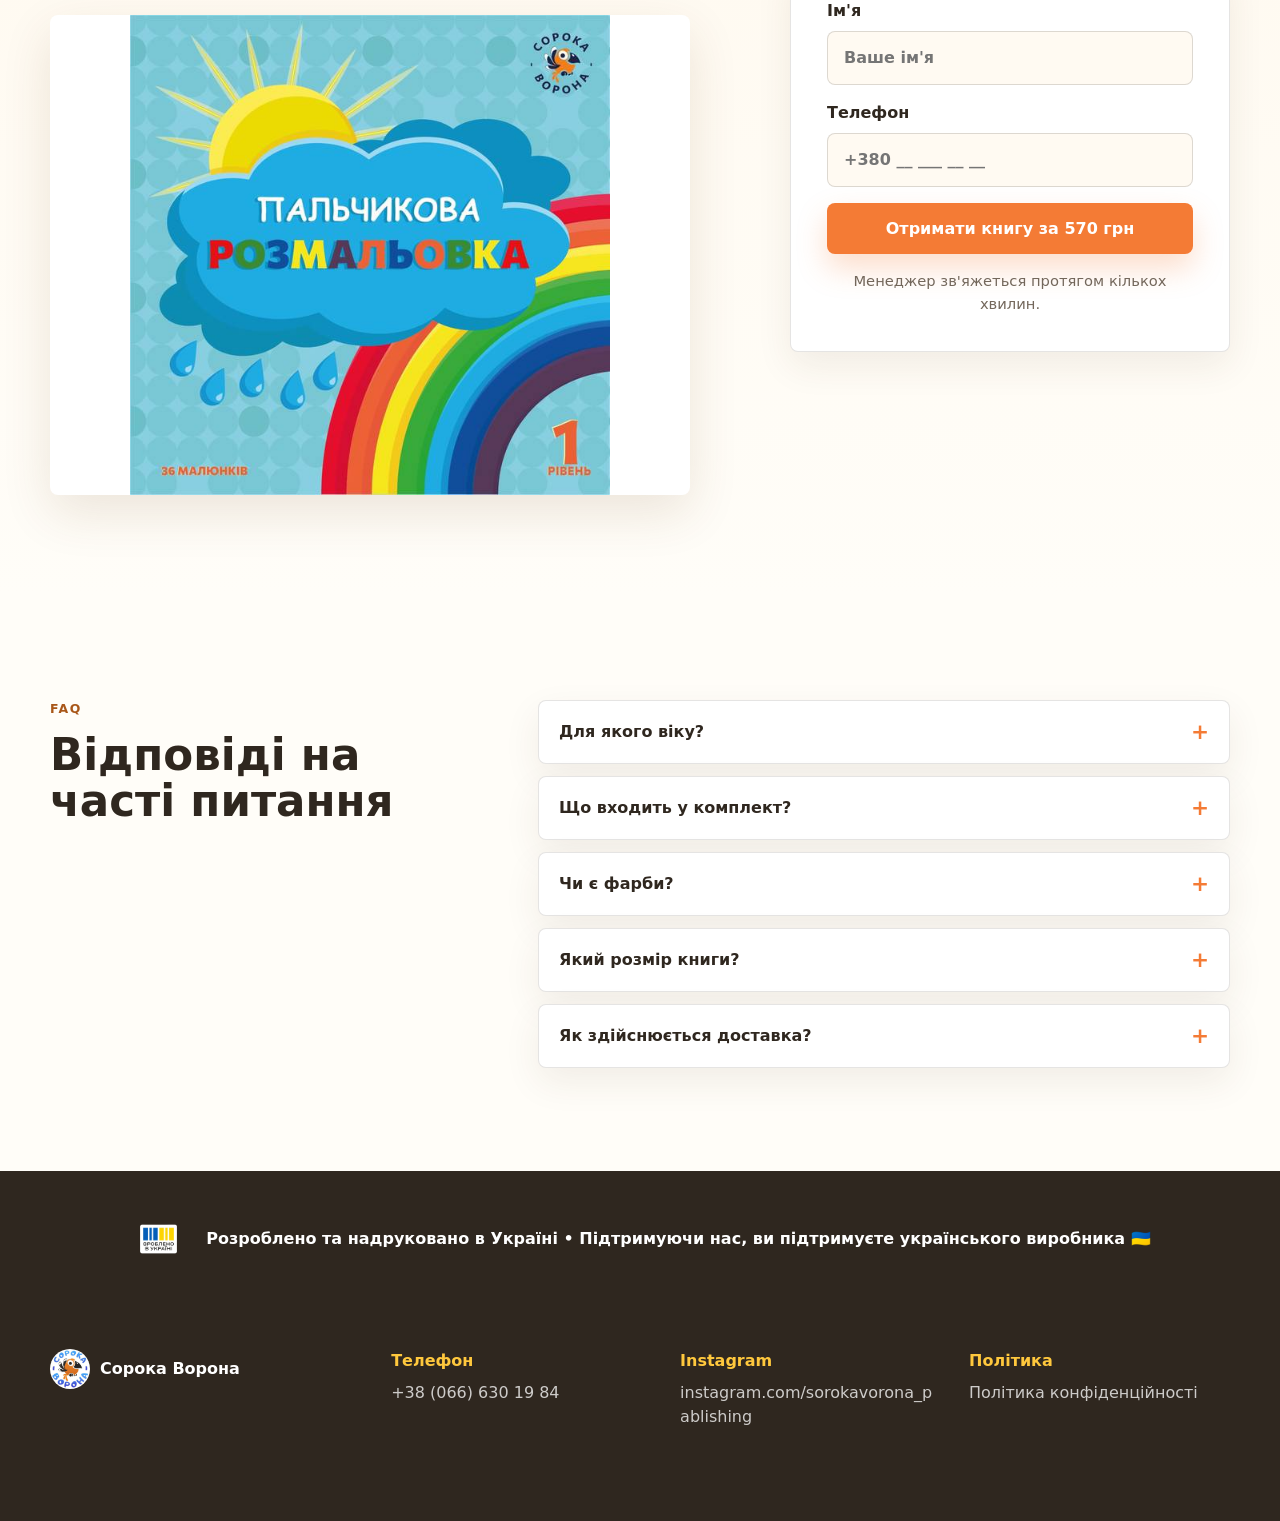
==== commit 60c21d3b: "Update index.html" ====
--- a/index.html
+++ b/index.html
@@ -343,7 +343,7 @@
           <span>Сорока Ворона</span>
         </a>
         <div><strong>Телефон</strong><a href="tel:+380666301984">+38 (066) 630 19 84</a></div>
-        <div><strong>Instagram</strong><a href="https://instagram.com/" rel="noopener">instagram.com/soroka_vorona</a></div>
+        <div><strong>Instagram</strong><a href="https://instagram.com/sorokavorona_pablishing" rel="noopener">instagram.com/sorokavorona_pablishing</a></div>
         <div><strong>Політика</strong><a href="privacy.html">Політика конфіденційності</a></div>
       </div>
     </footer>
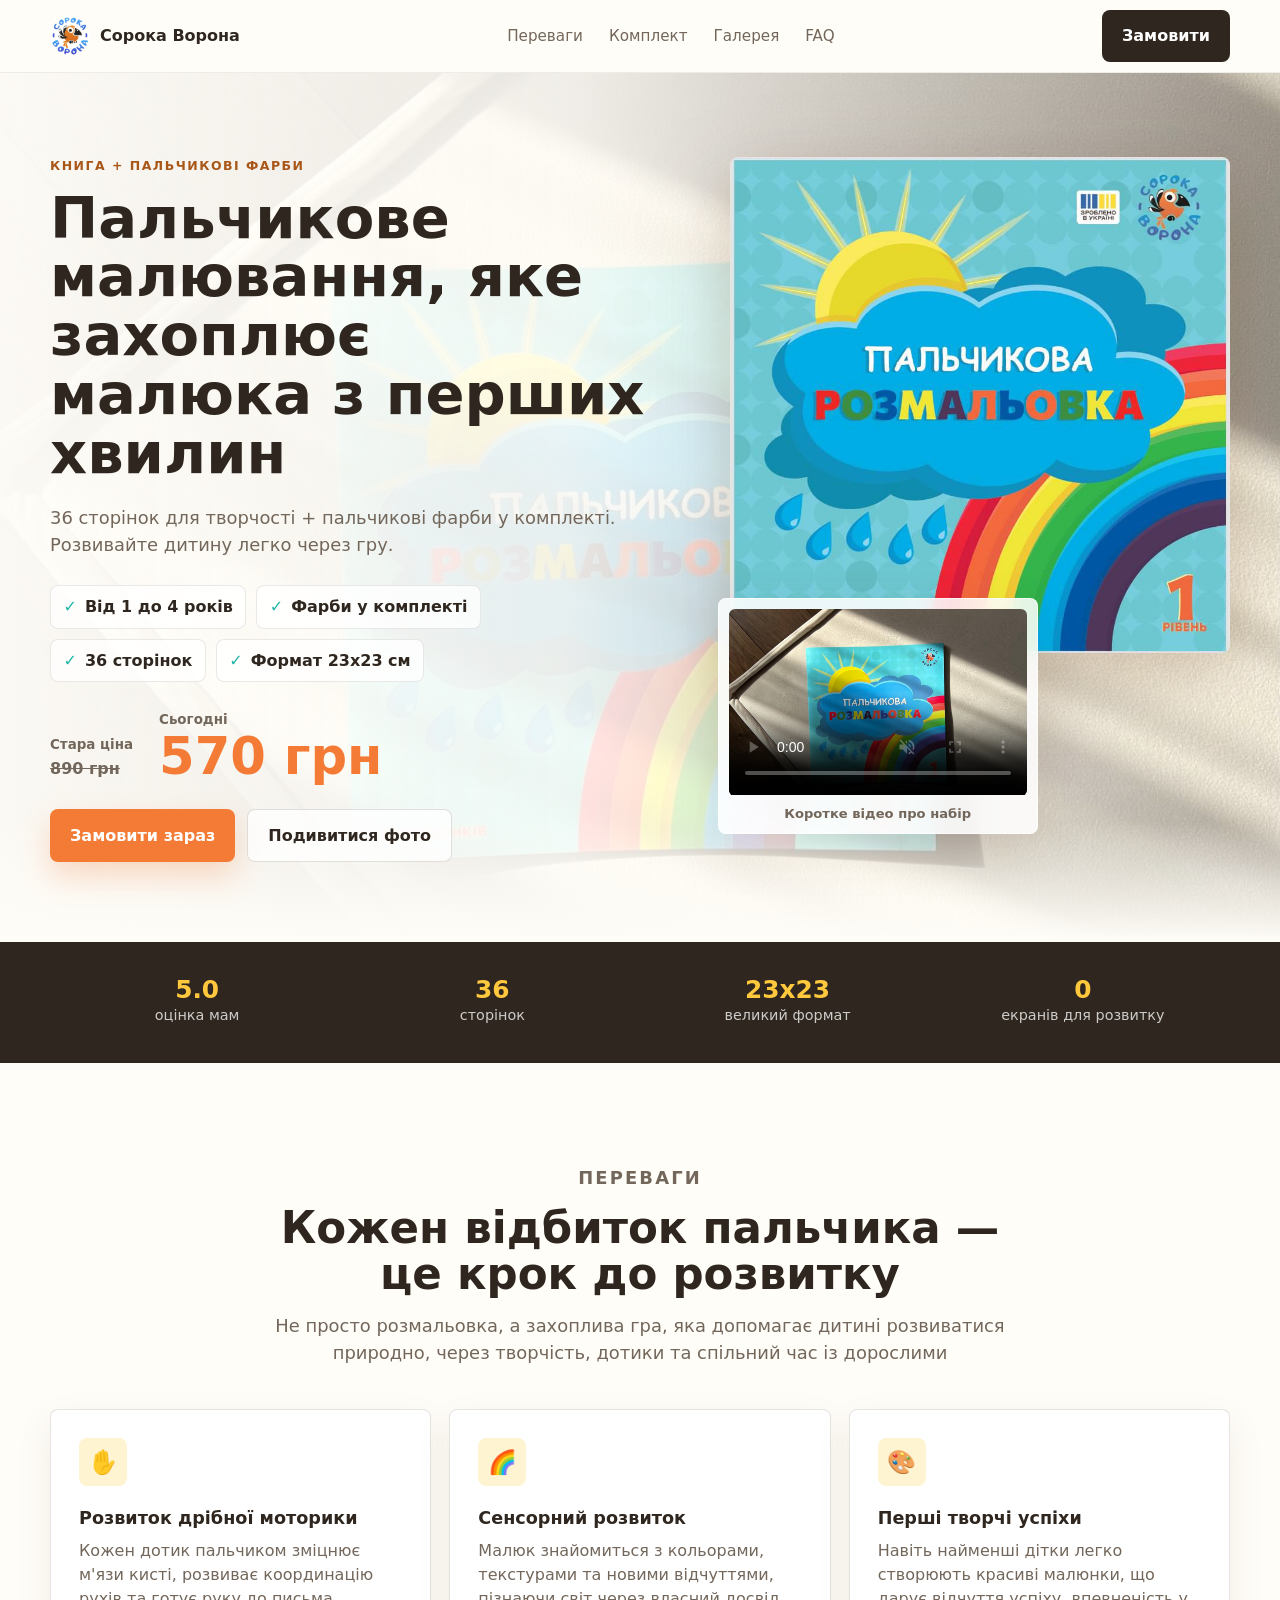
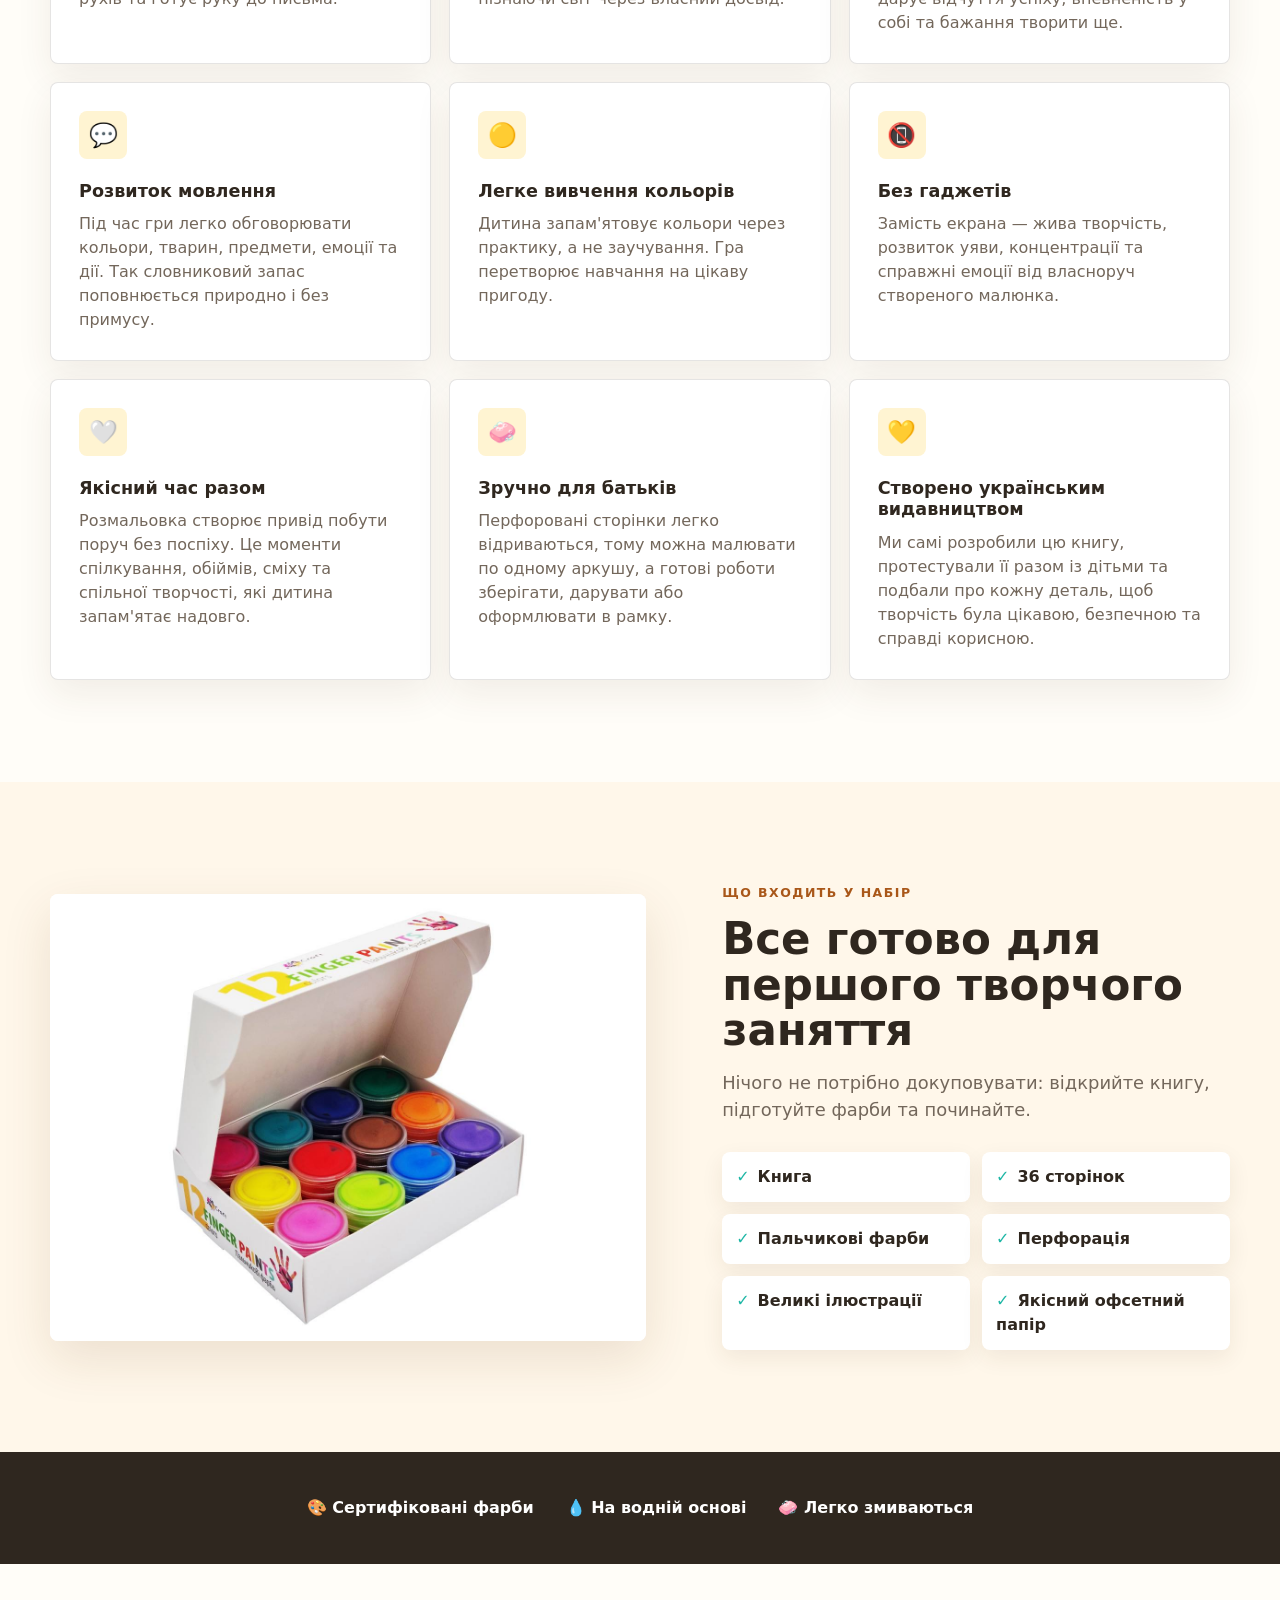
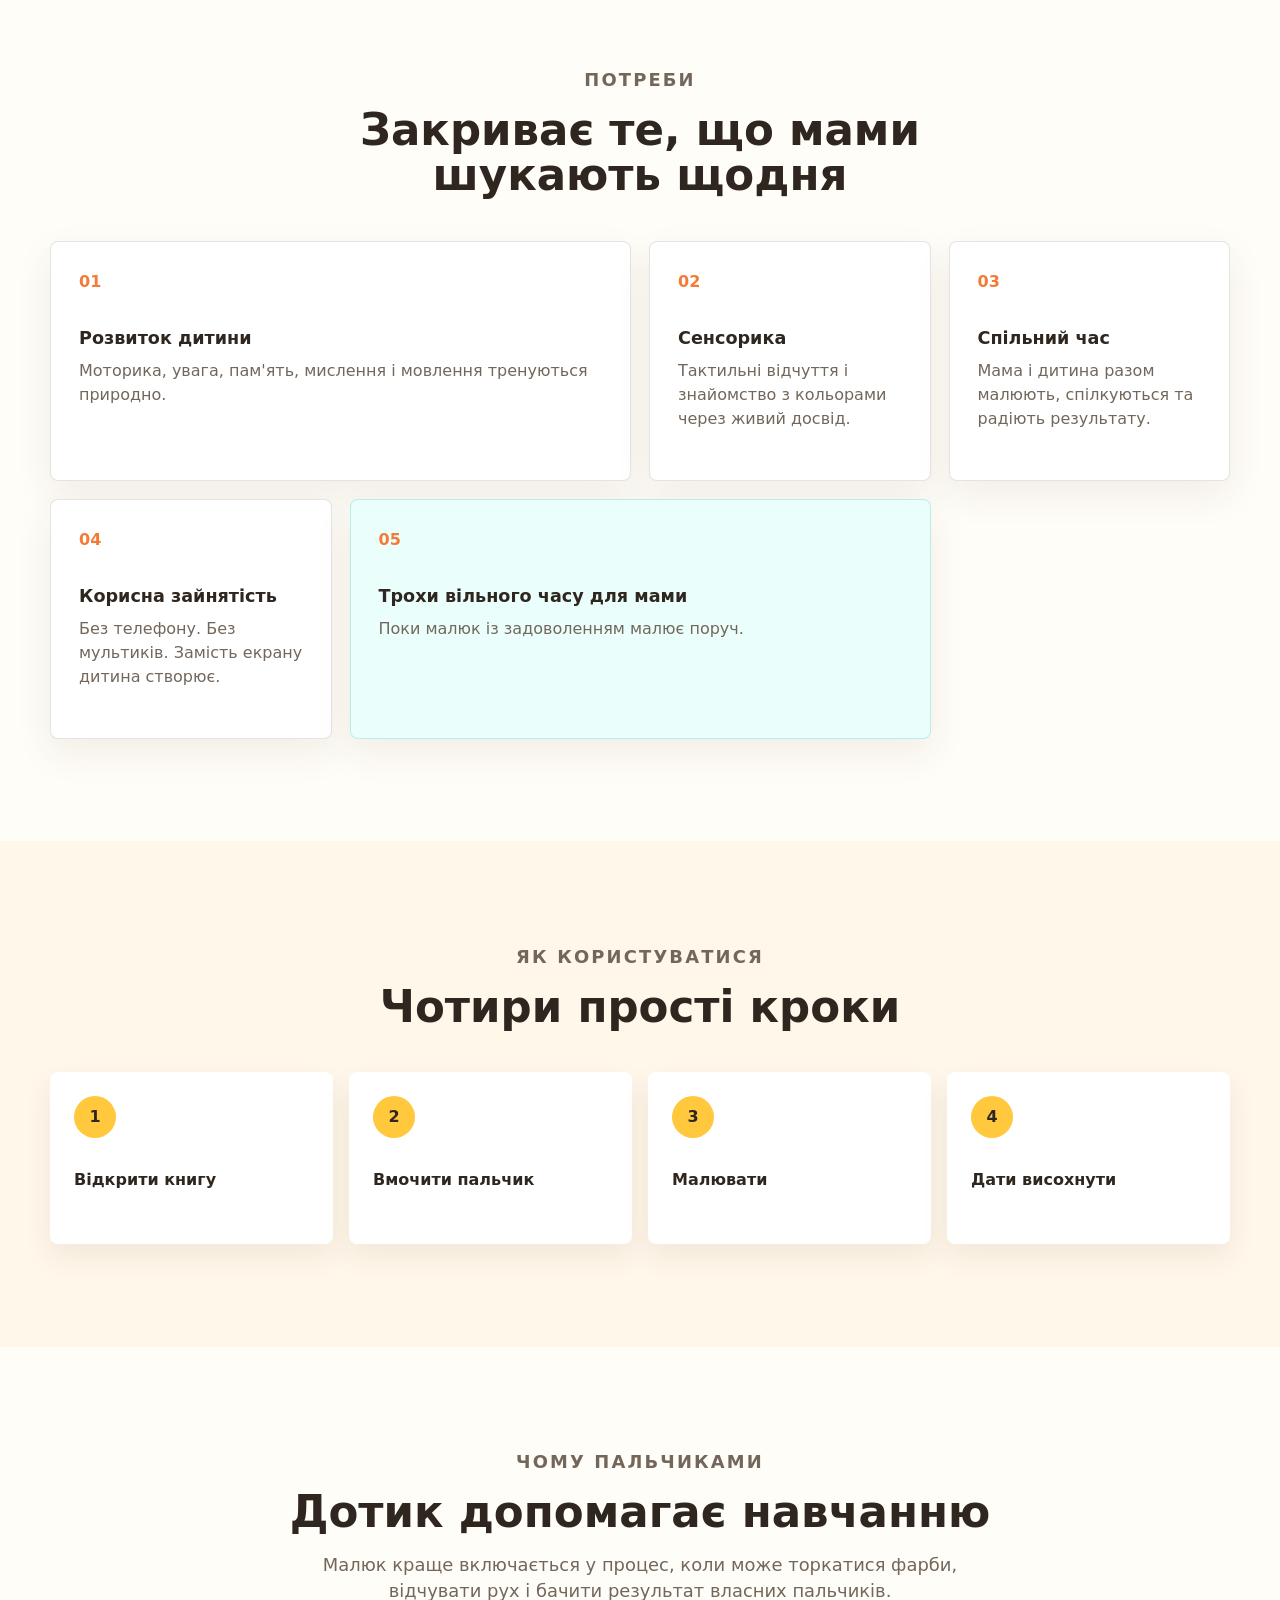
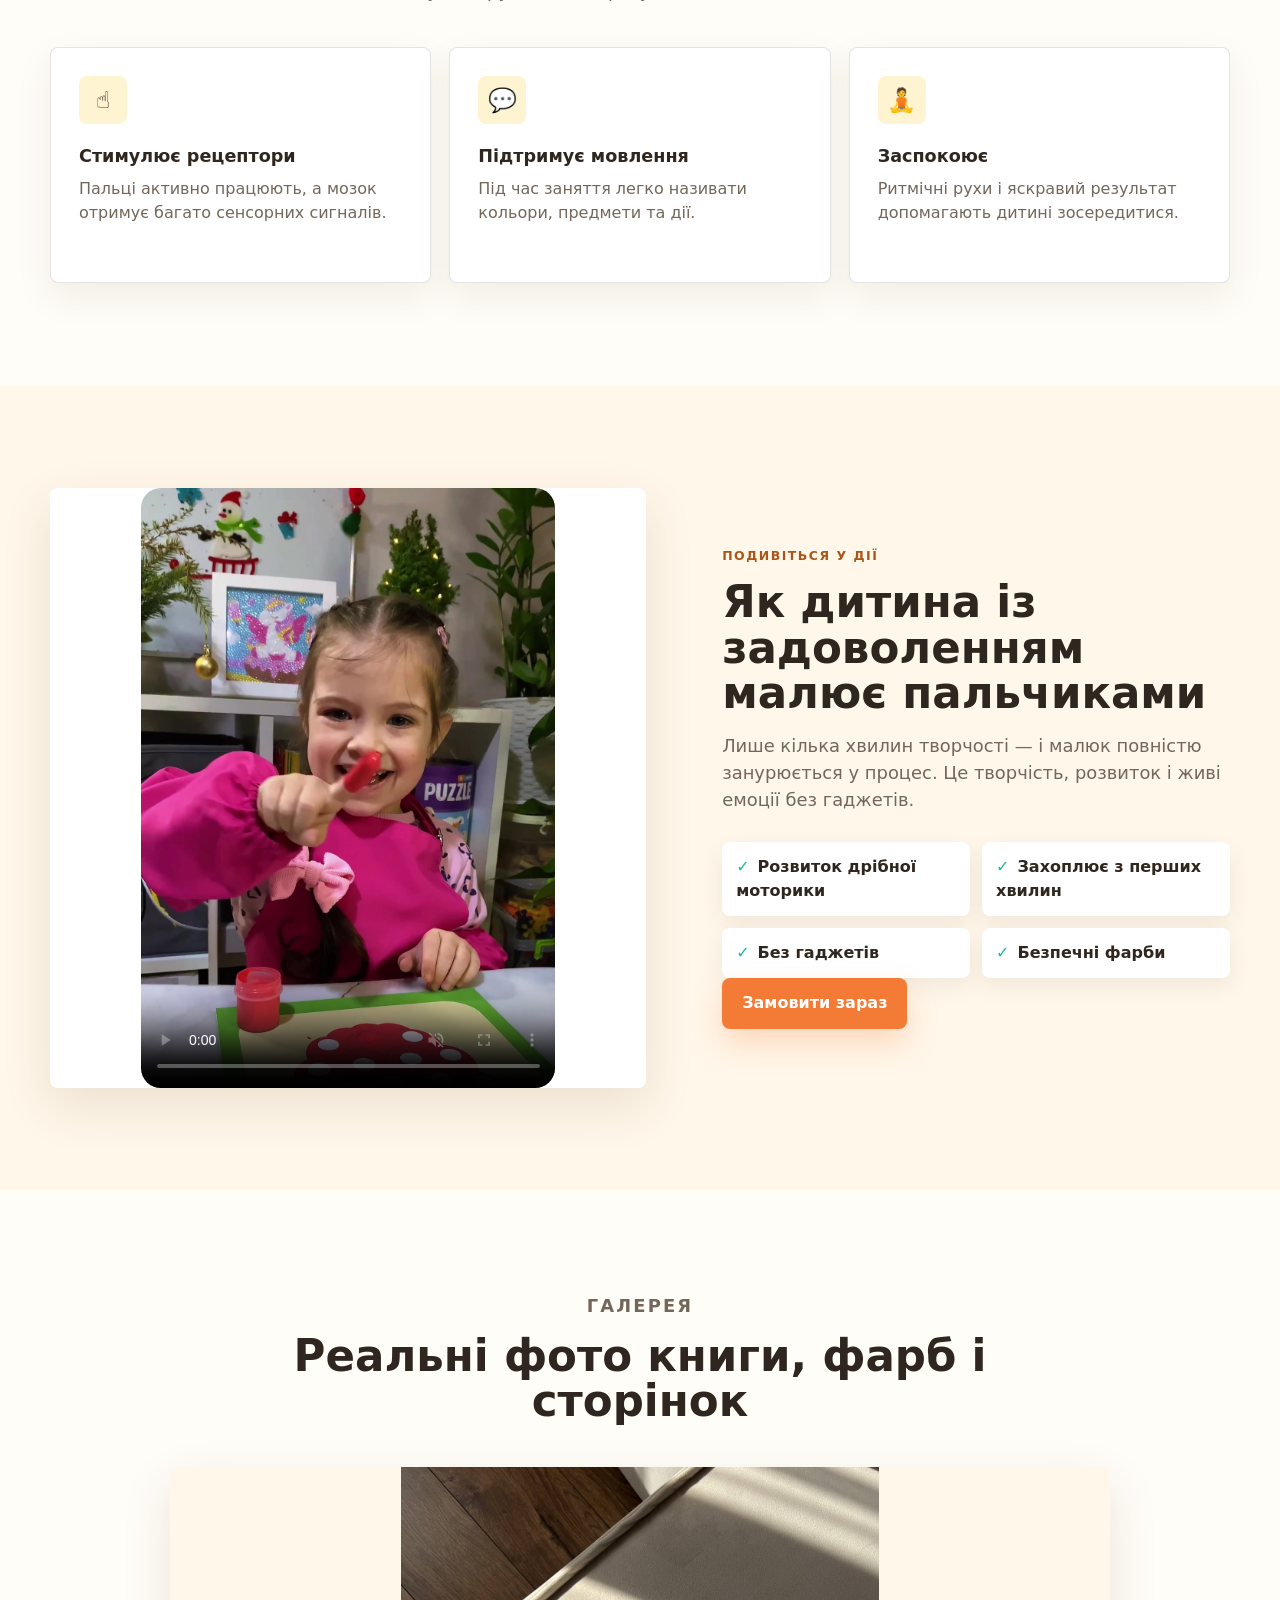
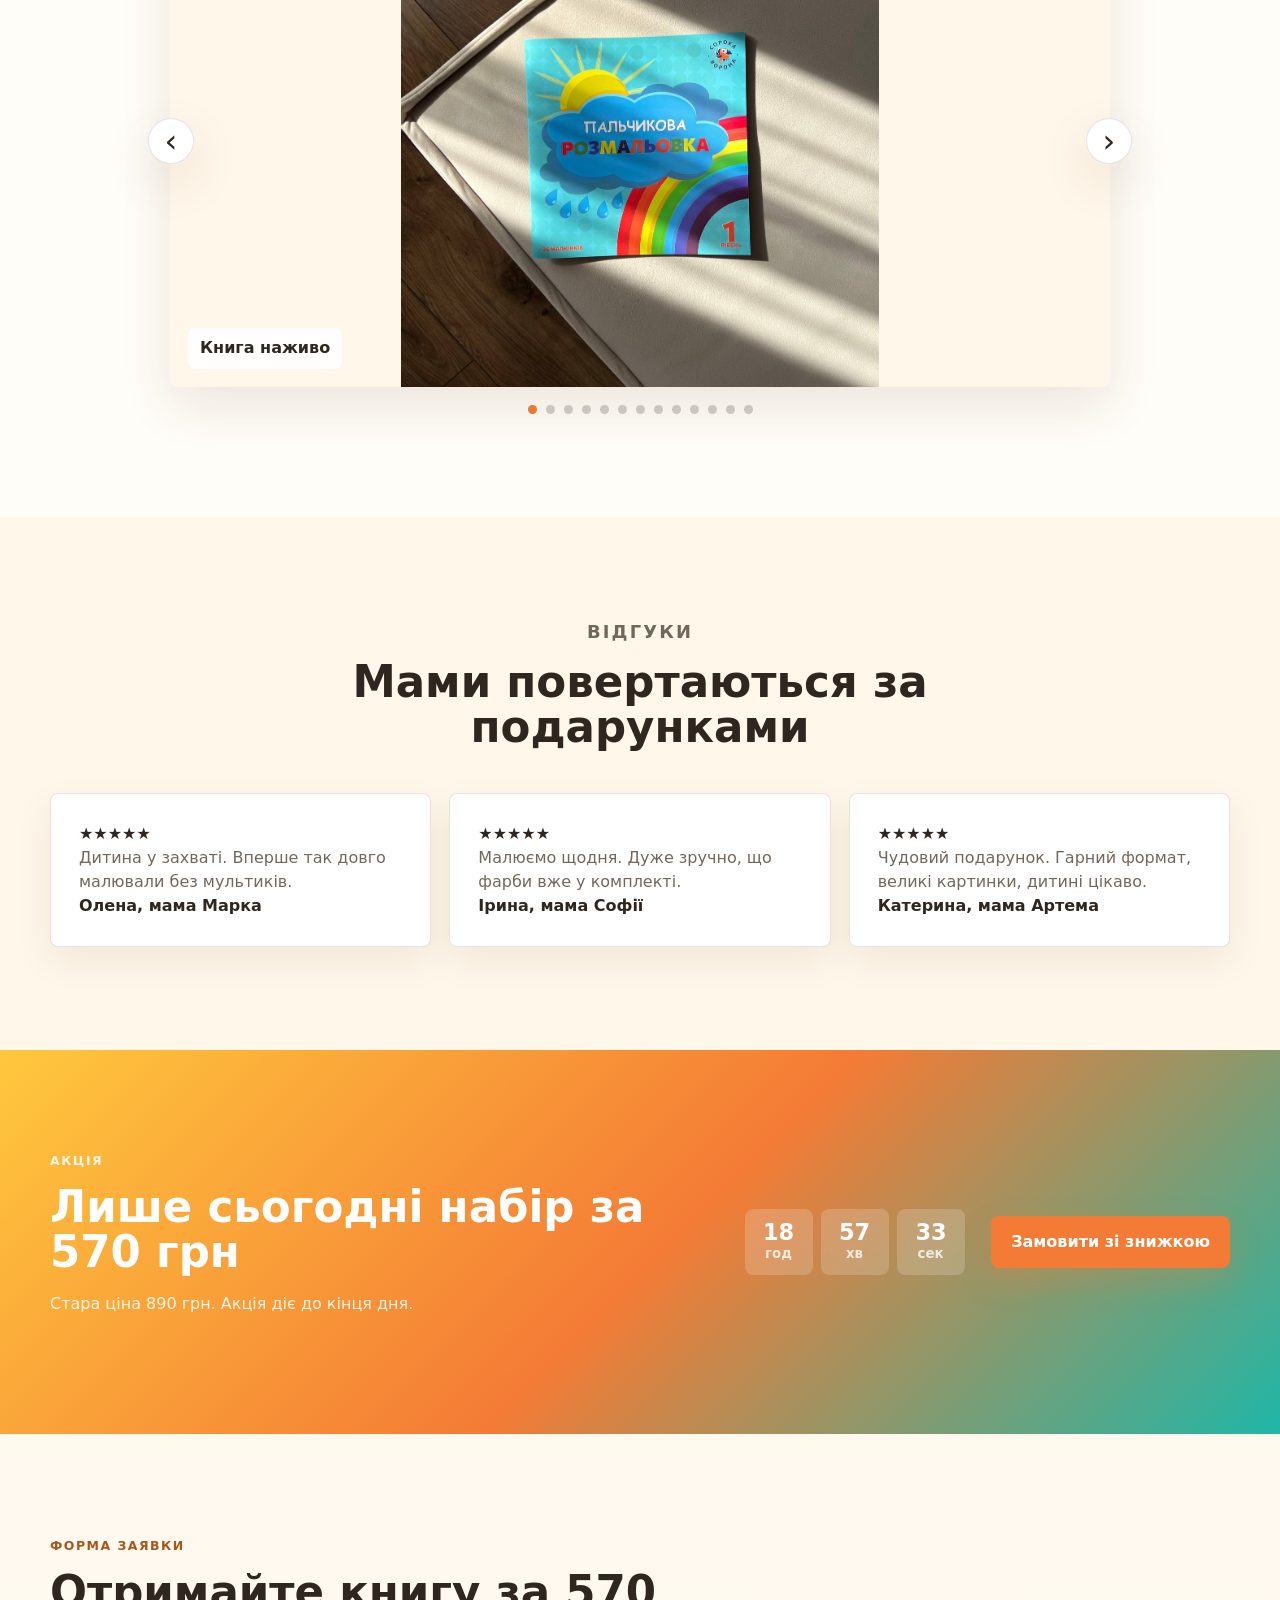
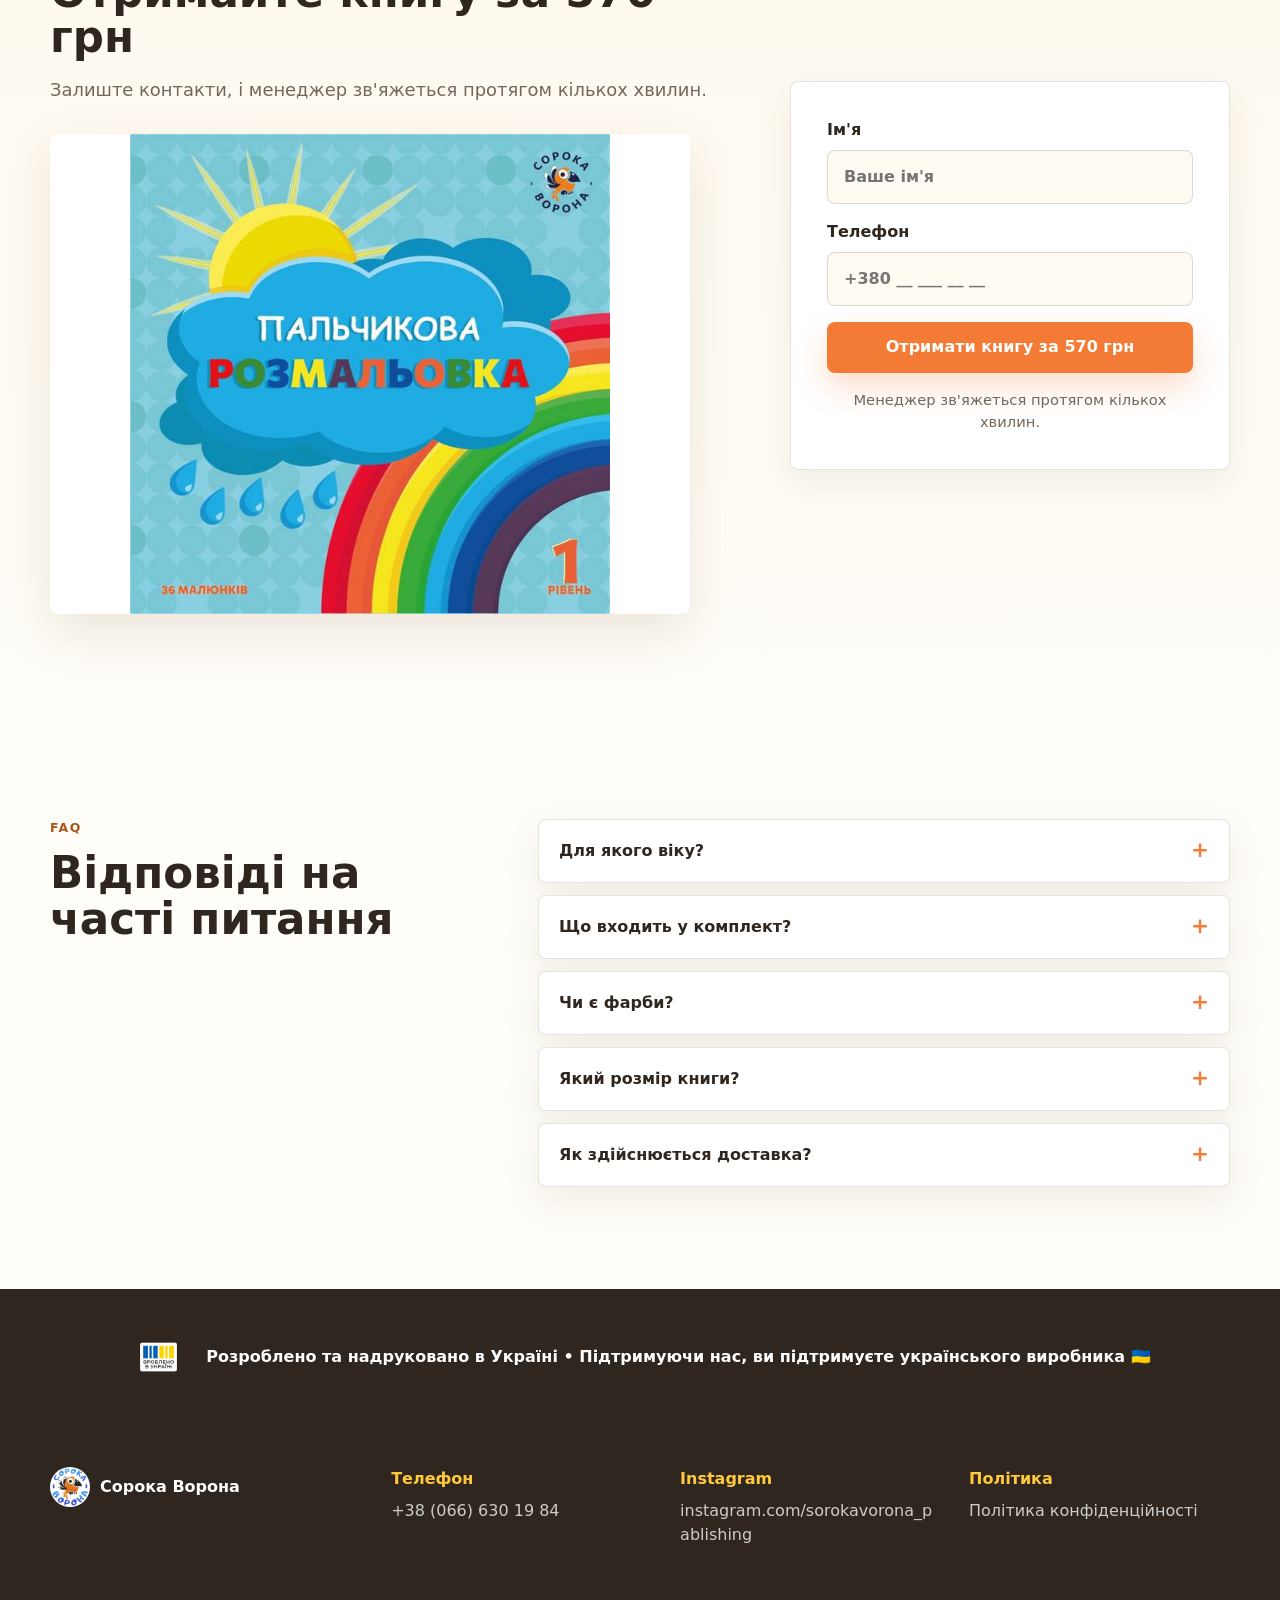
==== commit 733d422c: "Update index.html" ====
--- a/index.html
+++ b/index.html
@@ -225,7 +225,7 @@
         <div class="container kit-layout">
           <div class="media-frame fade-up">
            <video
-    poster="assets/video2-poster.jpg"
+    poster="assets/preview.jpg"
     preload="metadata"
     playsinline
     muted
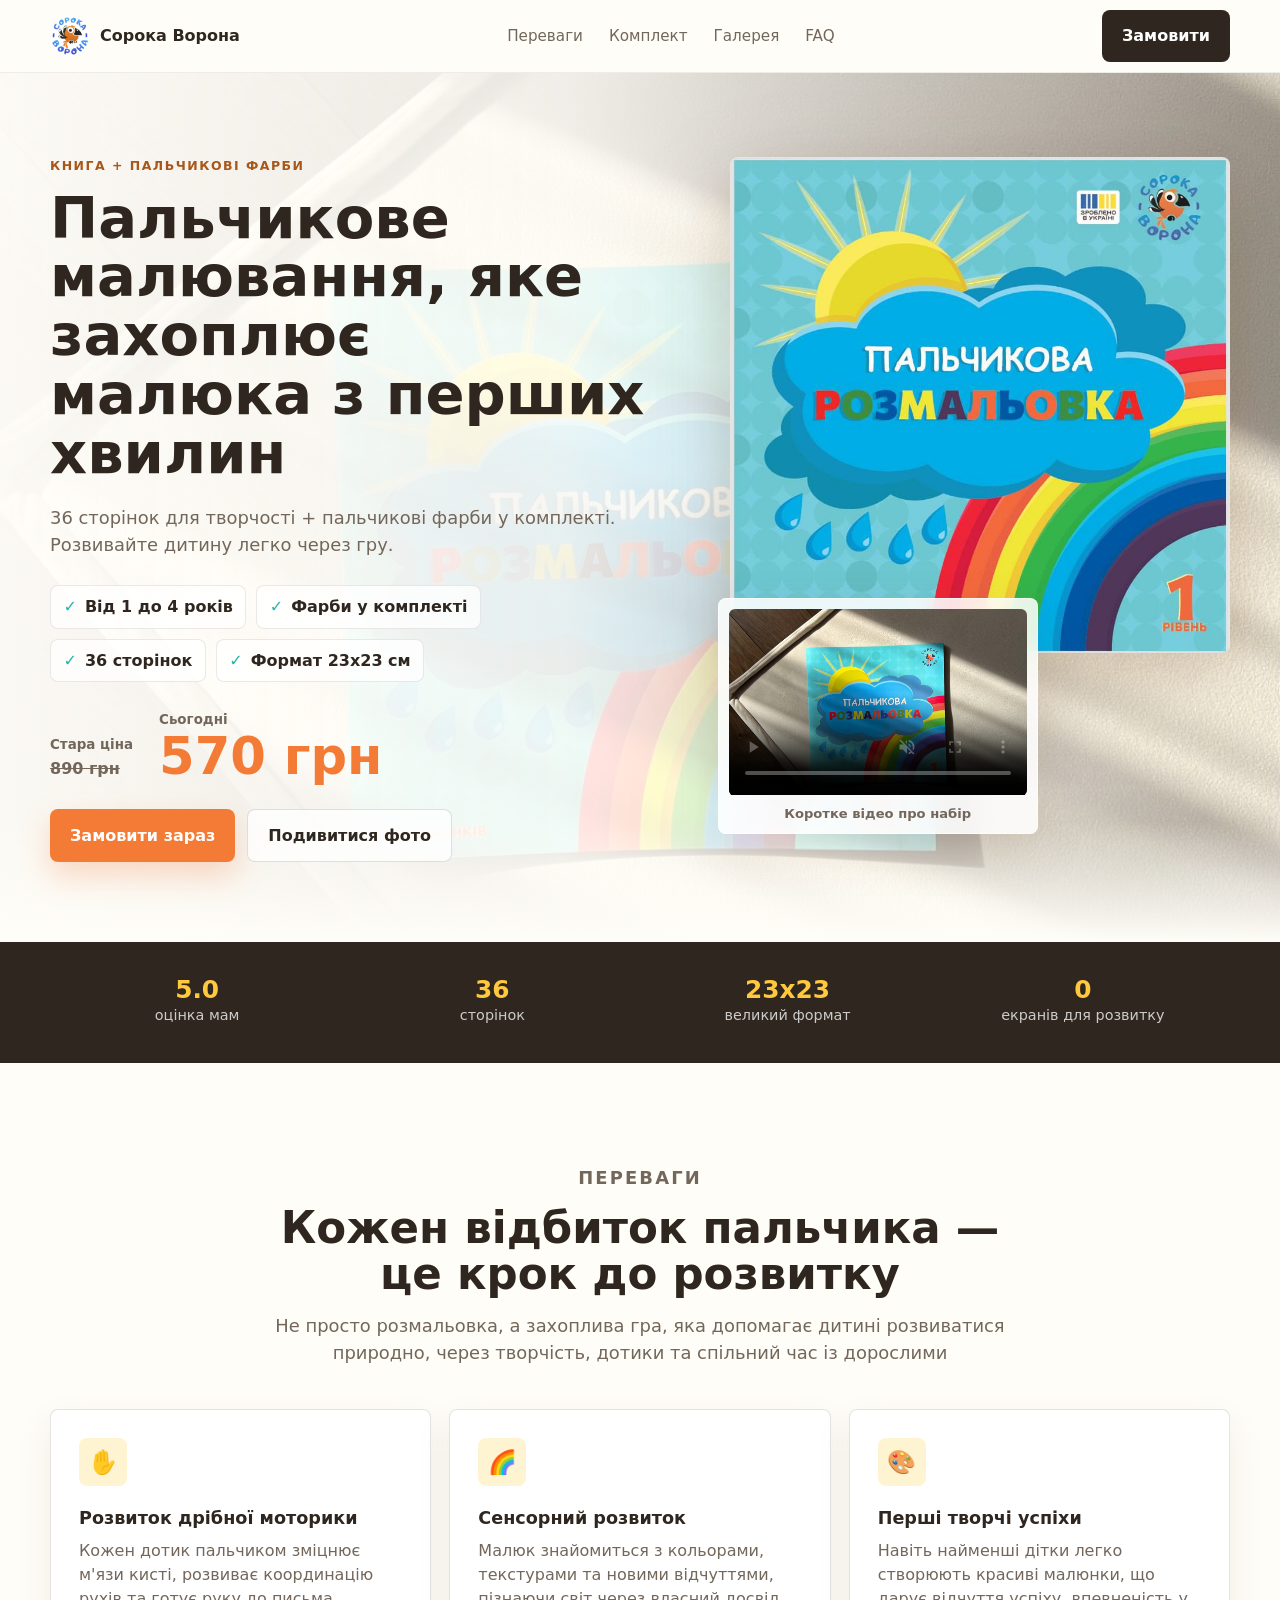
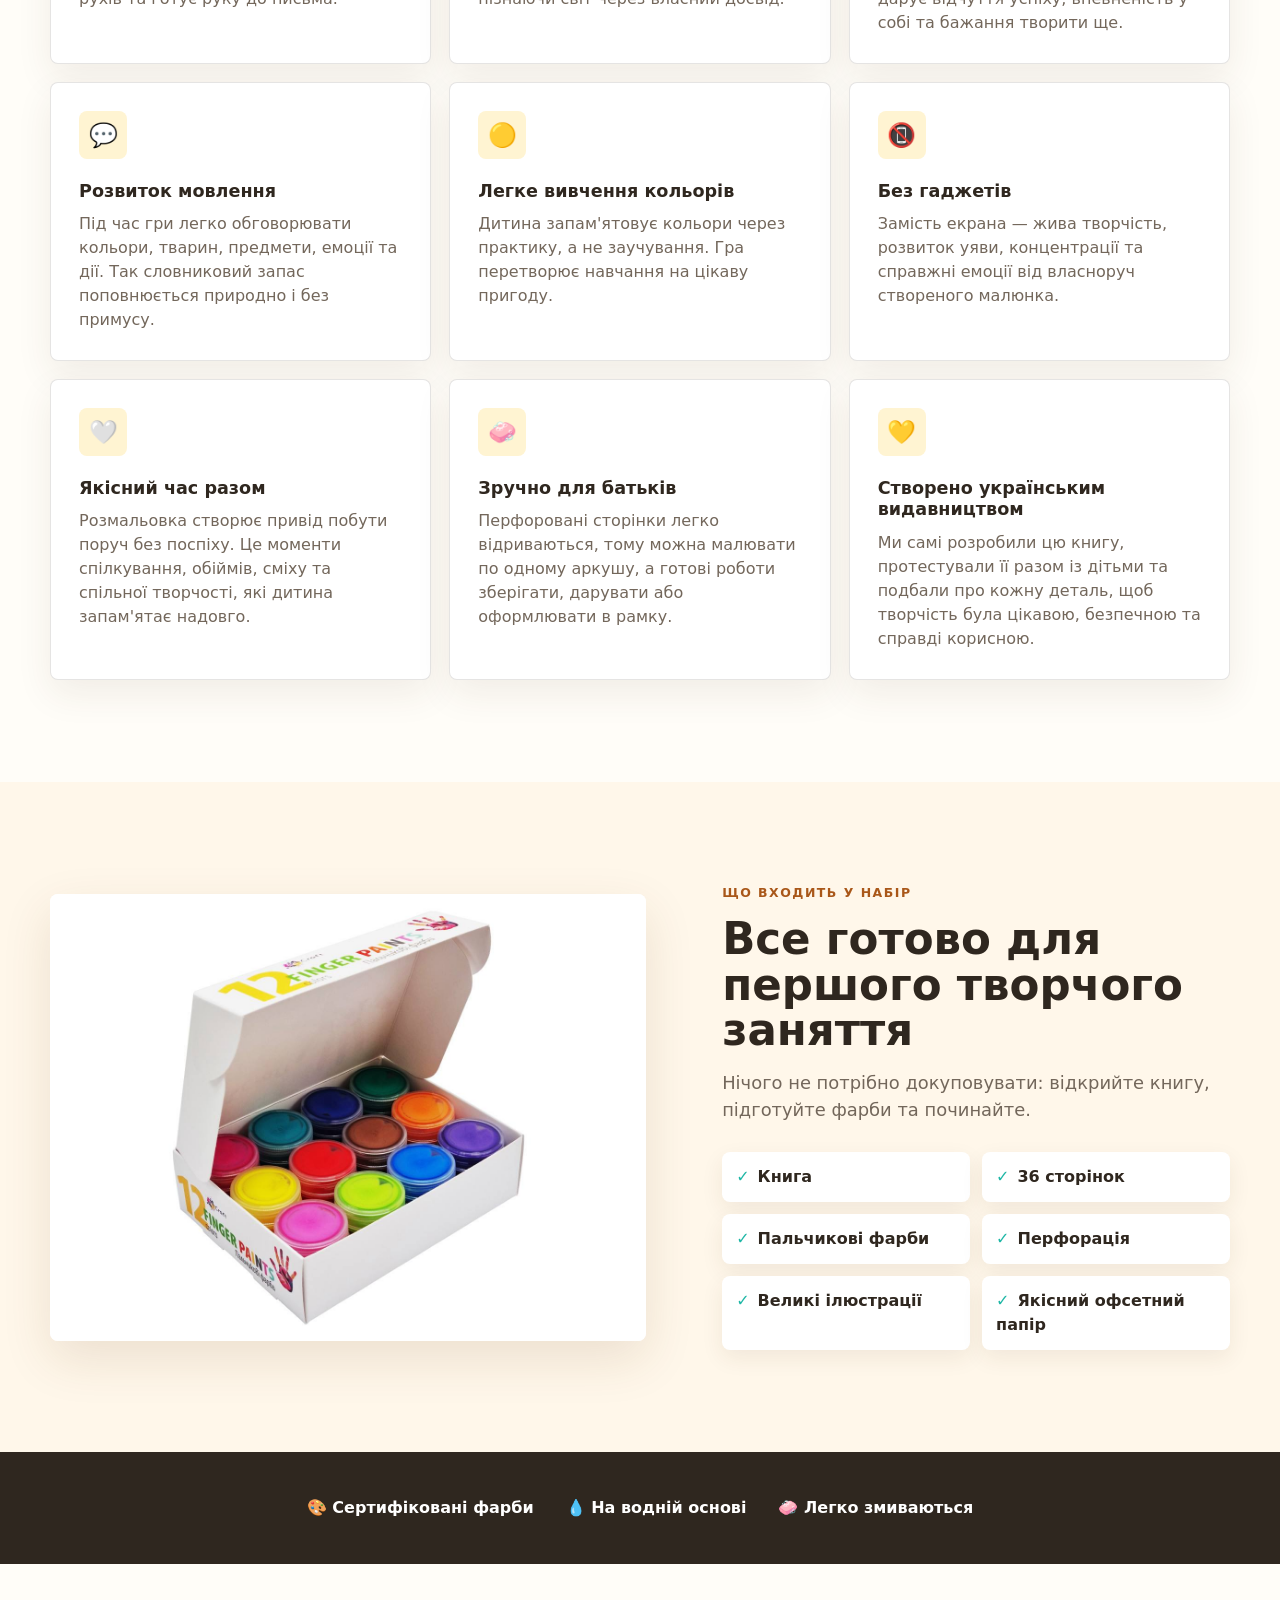
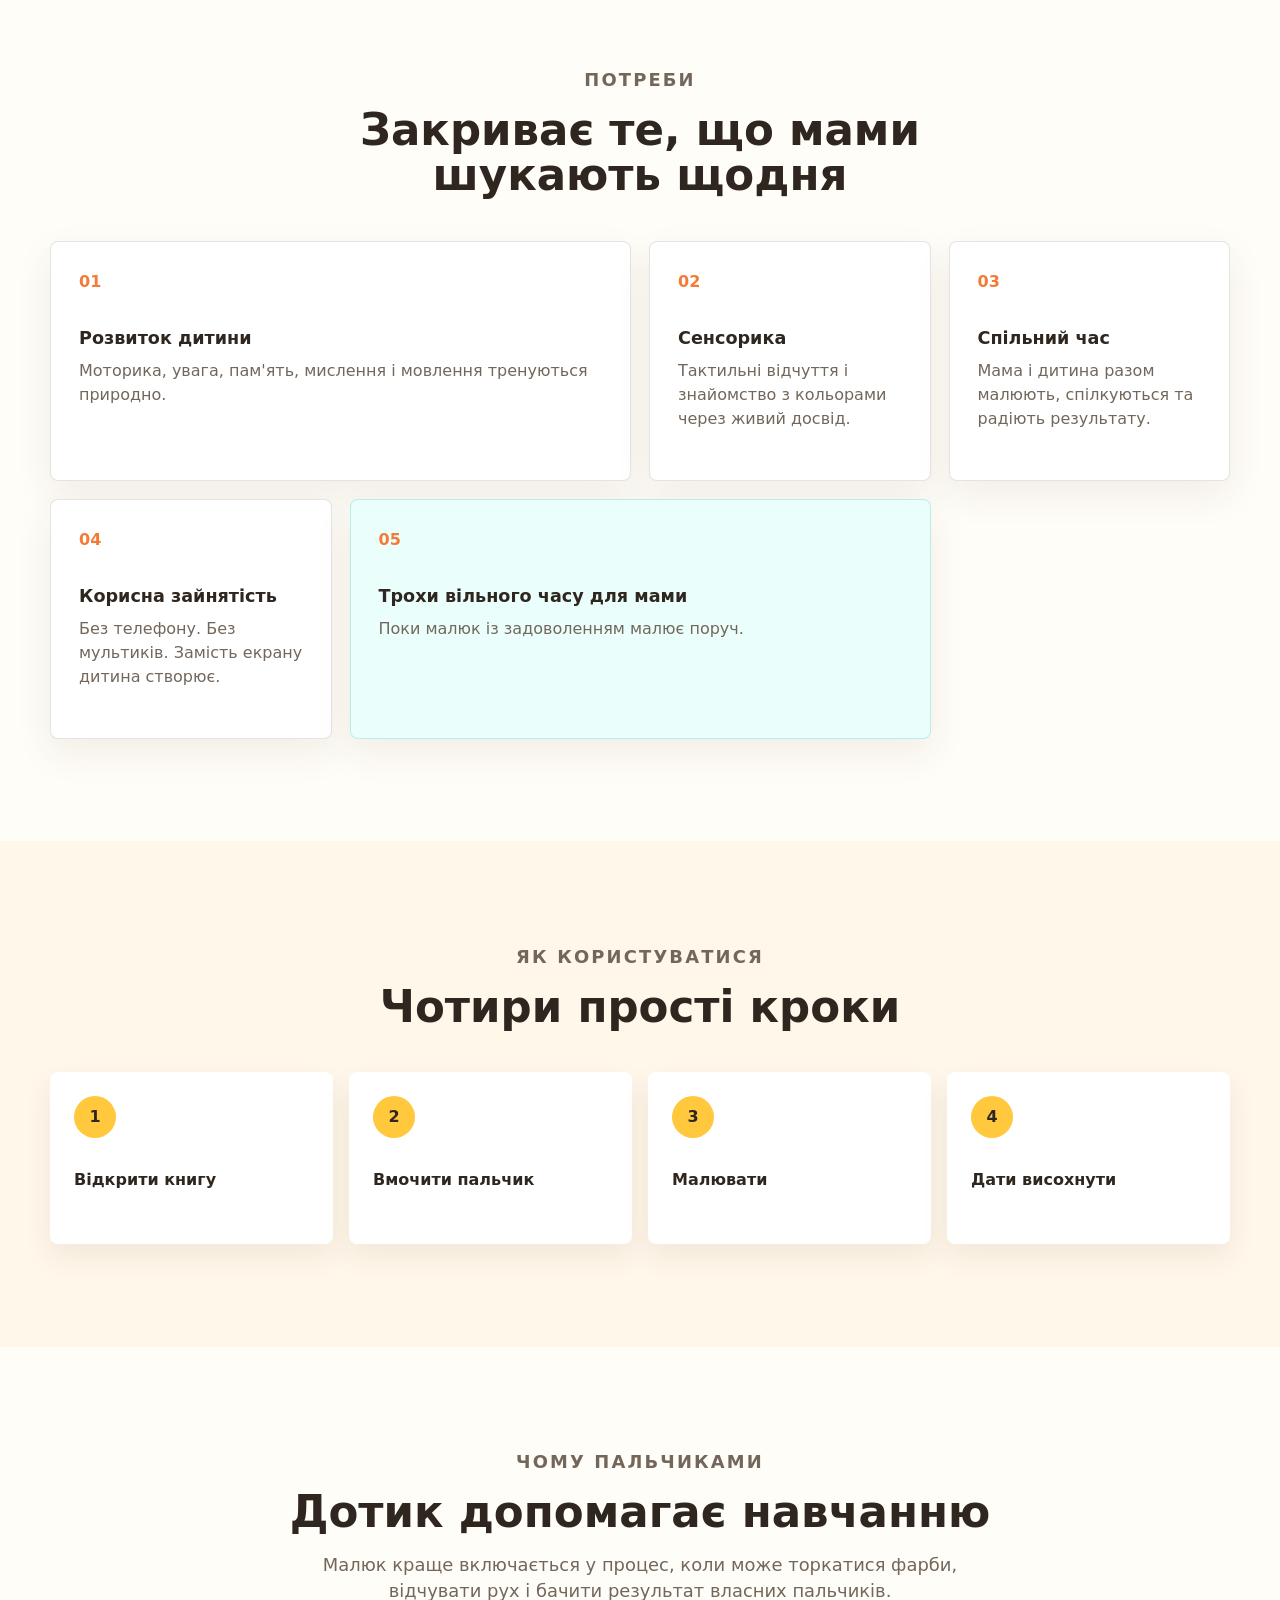
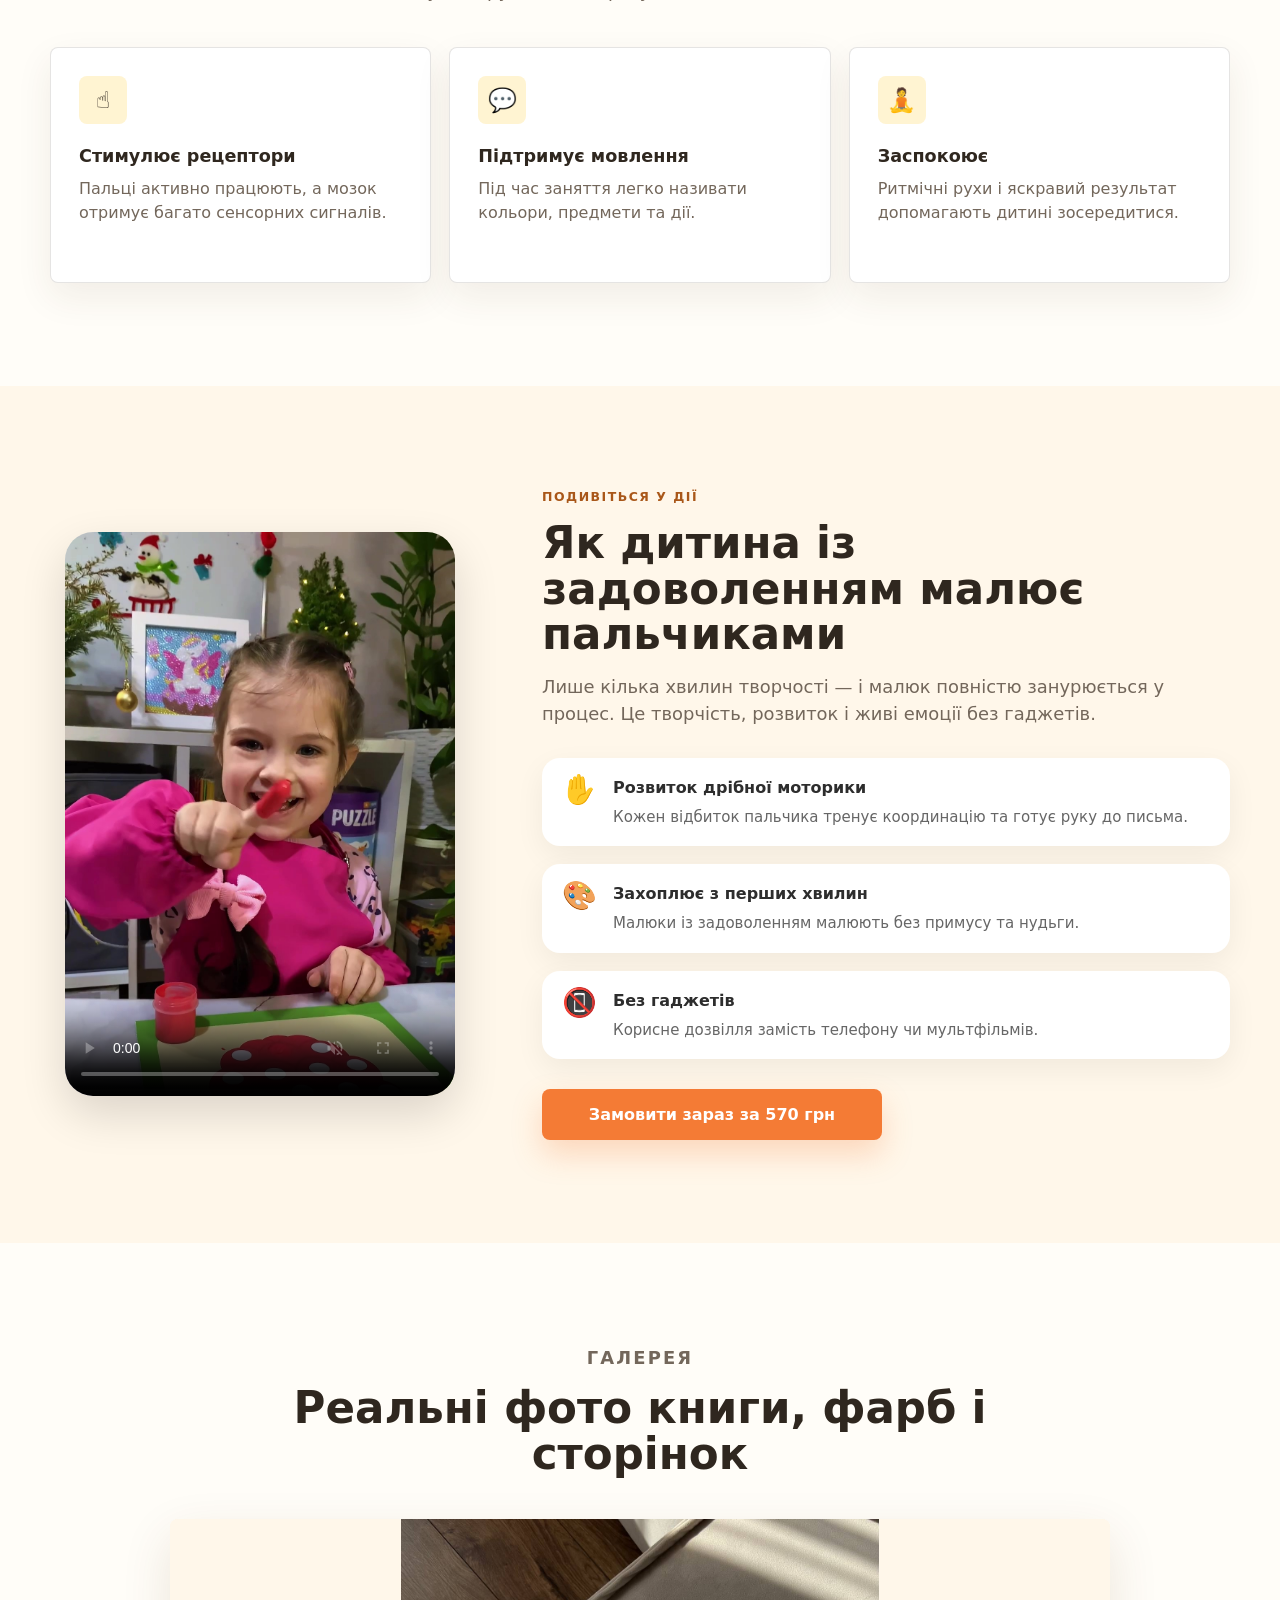
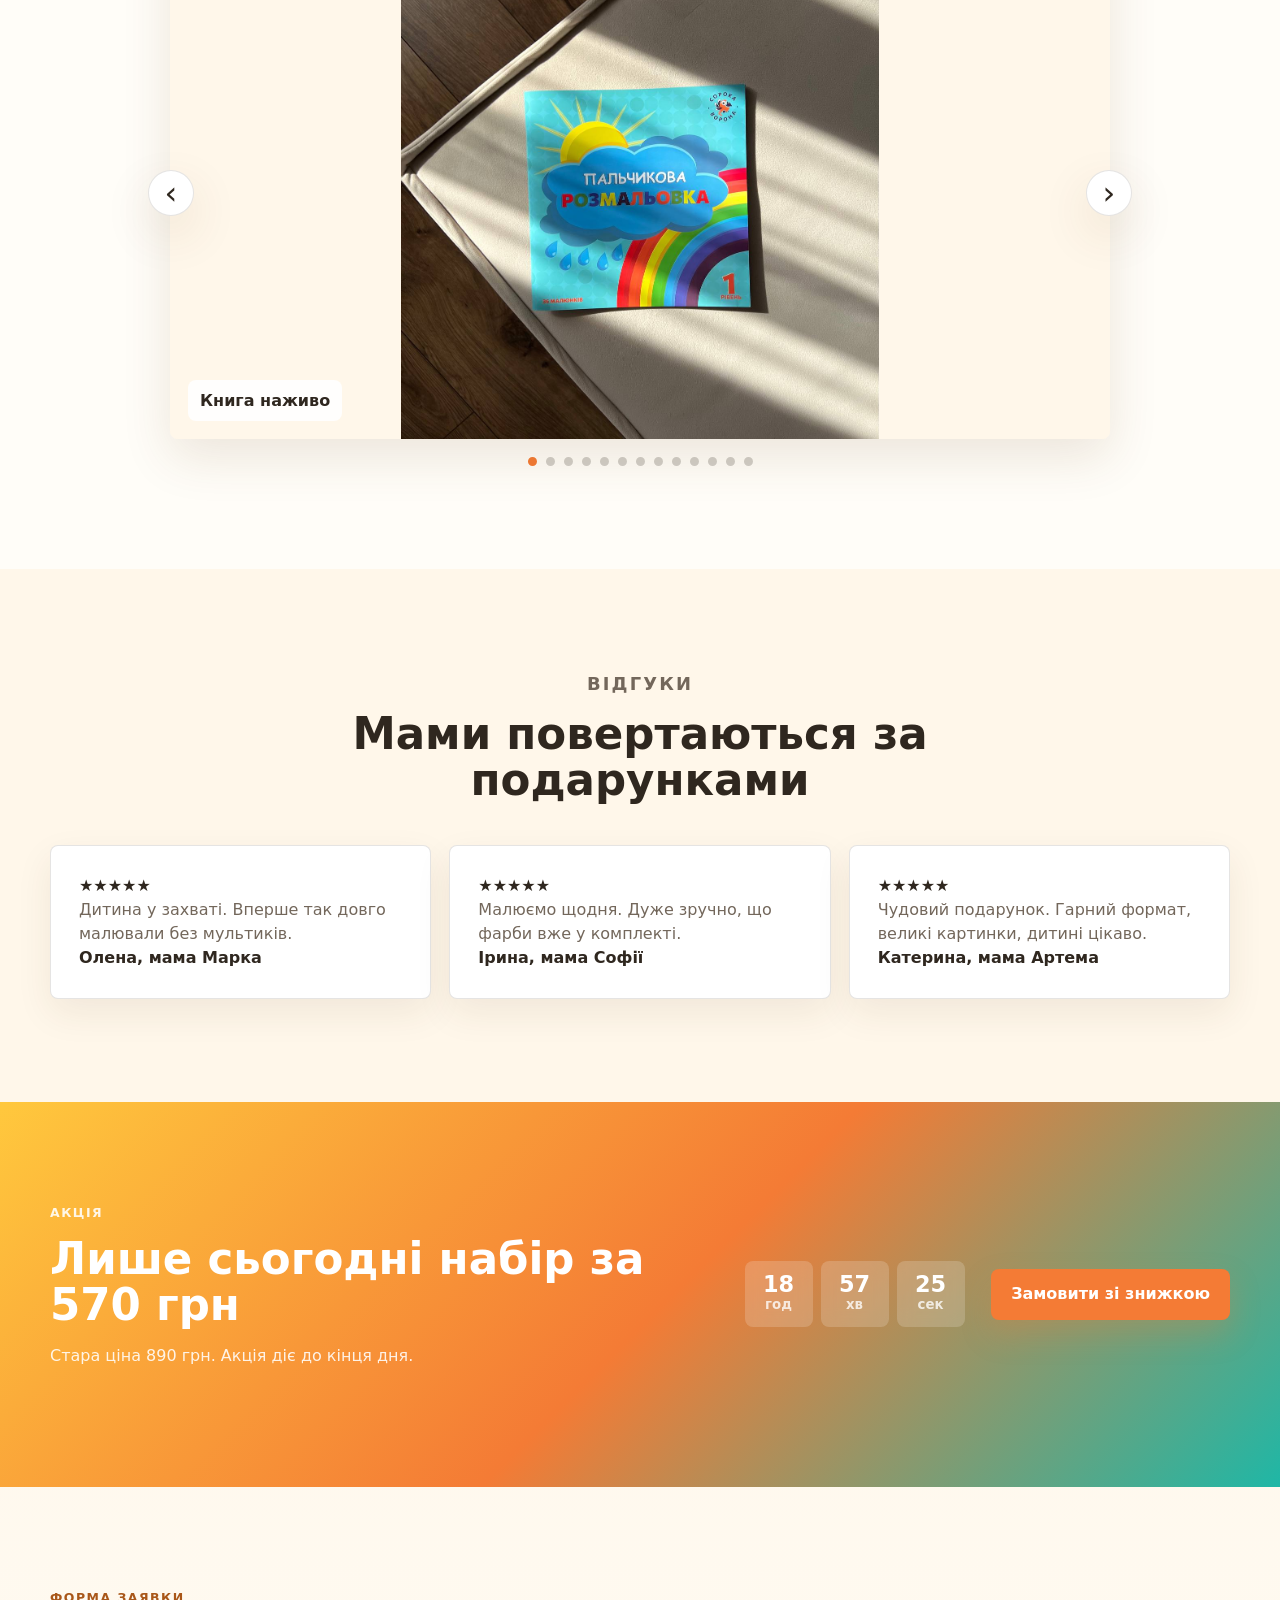
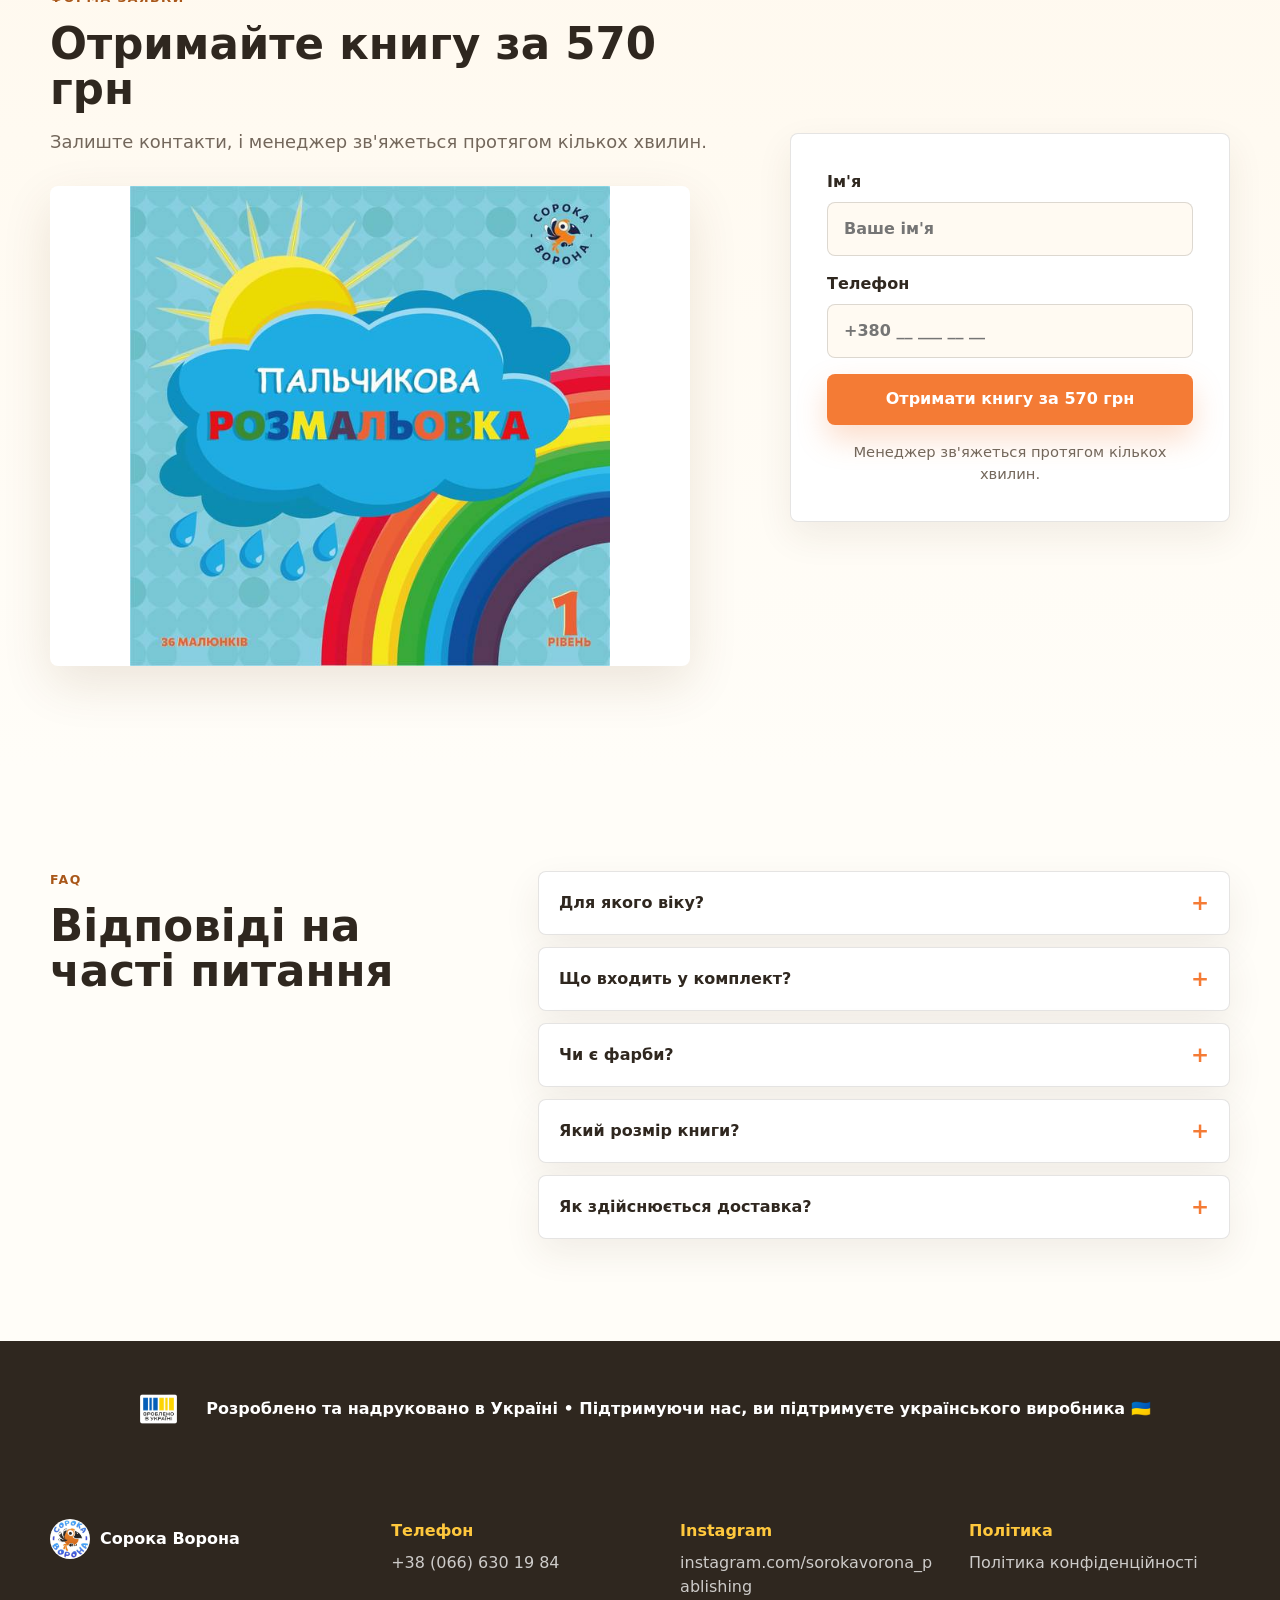
==== commit 13f2b3b3: "Update index.html" ====
--- a/index.html
+++ b/index.html
@@ -230,7 +230,7 @@
     playsinline
     muted
     controls
-    style="max-height:600px;width:auto;max-width:100%;border-radius:20px;display:block;margin:auto;">
+    class="child-video-player">
     <source src="assets/video2.mp4" type="video/mp4">
 </video>
           </div>
@@ -238,13 +238,35 @@
             <p class="eyebrow">Подивіться у дії</p>
             <h2>Як дитина із задоволенням малює пальчиками</h2>
             <p class="section-text">Лише кілька хвилин творчості — і малюк повністю занурюється у процес. Це творчість, розвиток і живі емоції без гаджетів.</p>
-            <ul class="check-list">
-              <li>Розвиток дрібної моторики</li>
-              <li>Захоплює з перших хвилин</li>
-              <li>Без гаджетів</li>
-              <li>Безпечні фарби</li>
-            </ul>
-            <a class="button primary" href="#order">Замовити зараз</a>
+           <div class="video-benefits">
+    <div class="video-card">
+        <span>✋</span>
+        <div>
+            <strong>Розвиток дрібної моторики</strong>
+            <p>Кожен відбиток пальчика тренує координацію та готує руку до письма.</p>
+        </div>
+    </div>
+
+    <div class="video-card">
+        <span>🎨</span>
+        <div>
+            <strong>Захоплює з перших хвилин</strong>
+            <p>Малюки із задоволенням малюють без примусу та нудьги.</p>
+        </div>
+    </div>
+
+    <div class="video-card">
+        <span>📵</span>
+        <div>
+            <strong>Без гаджетів</strong>
+            <p>Корисне дозвілля замість телефону чи мультфільмів.</p>
+        </div>
+    </div>
+</div>
+
+<a class="button primary full-width" href="#order">
+    Замовити зараз за 570 грн
+</a>
           </div>
         </div>
       </section>
--- a/styles.css
+++ b/styles.css
@@ -181,3 +181,85 @@
   .badges { grid-template-columns: 1fr; }
   .hero-offer { display: grid; }
 }
+/* Блок відео */
+
+#child-video .kit-layout{
+    display:grid;
+    grid-template-columns:420px 1fr;
+    gap:72px;
+    align-items:center;
+}
+
+#child-video .media-frame{
+    background:transparent;
+    box-shadow:none;
+    overflow:visible;
+    display:flex;
+    justify-content:center;
+}
+
+.child-video-player{
+    width:100%;
+    max-width:390px;
+    border-radius:28px;
+    display:block;
+    box-shadow:0 18px 45px rgba(0,0,0,.14);
+}
+
+/* картки */
+
+.video-benefits{
+    display:flex;
+    flex-direction:column;
+    gap:18px;
+    margin:30px 0;
+}
+
+.video-card{
+    display:flex;
+    gap:16px;
+    align-items:flex-start;
+    padding:18px 20px;
+    background:#fff;
+    border-radius:18px;
+    box-shadow:0 10px 30px rgba(0,0,0,.06);
+}
+
+.video-card span{
+    font-size:28px;
+    line-height:1;
+}
+
+.video-card strong{
+    display:block;
+    margin-bottom:6px;
+    color:#2d2d2d;
+}
+
+.video-card p{
+    margin:0;
+    color:#666;
+    font-size:15px;
+    line-height:1.5;
+}
+
+#child-video .button{
+    width:100%;
+    max-width:340px;
+}
+
+@media (max-width:900px){
+
+    #child-video .kit-layout{
+        grid-template-columns:1fr;
+        gap:40px;
+    }
+
+    .child-video-player{
+        max-width:340px;
+    }
+
+    #child-video .button{
+        max-width:none;
+    }
+}
